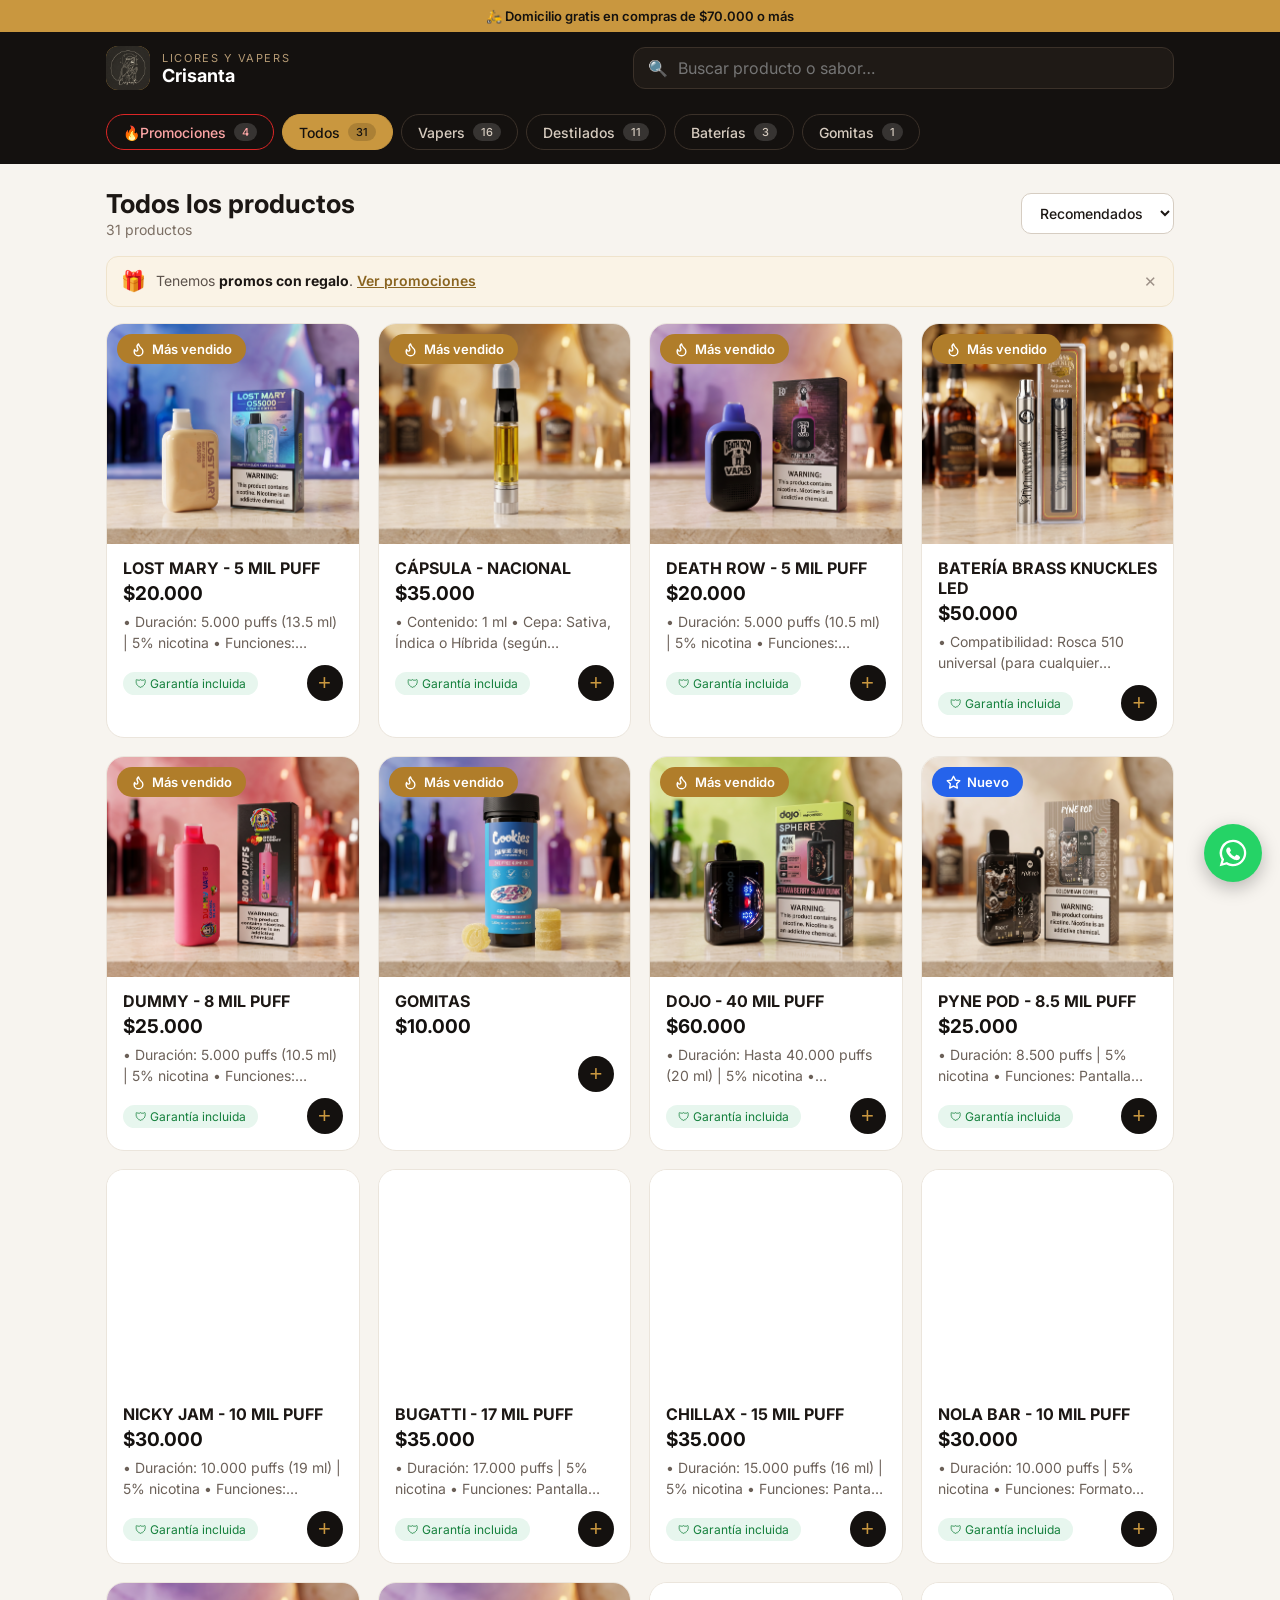
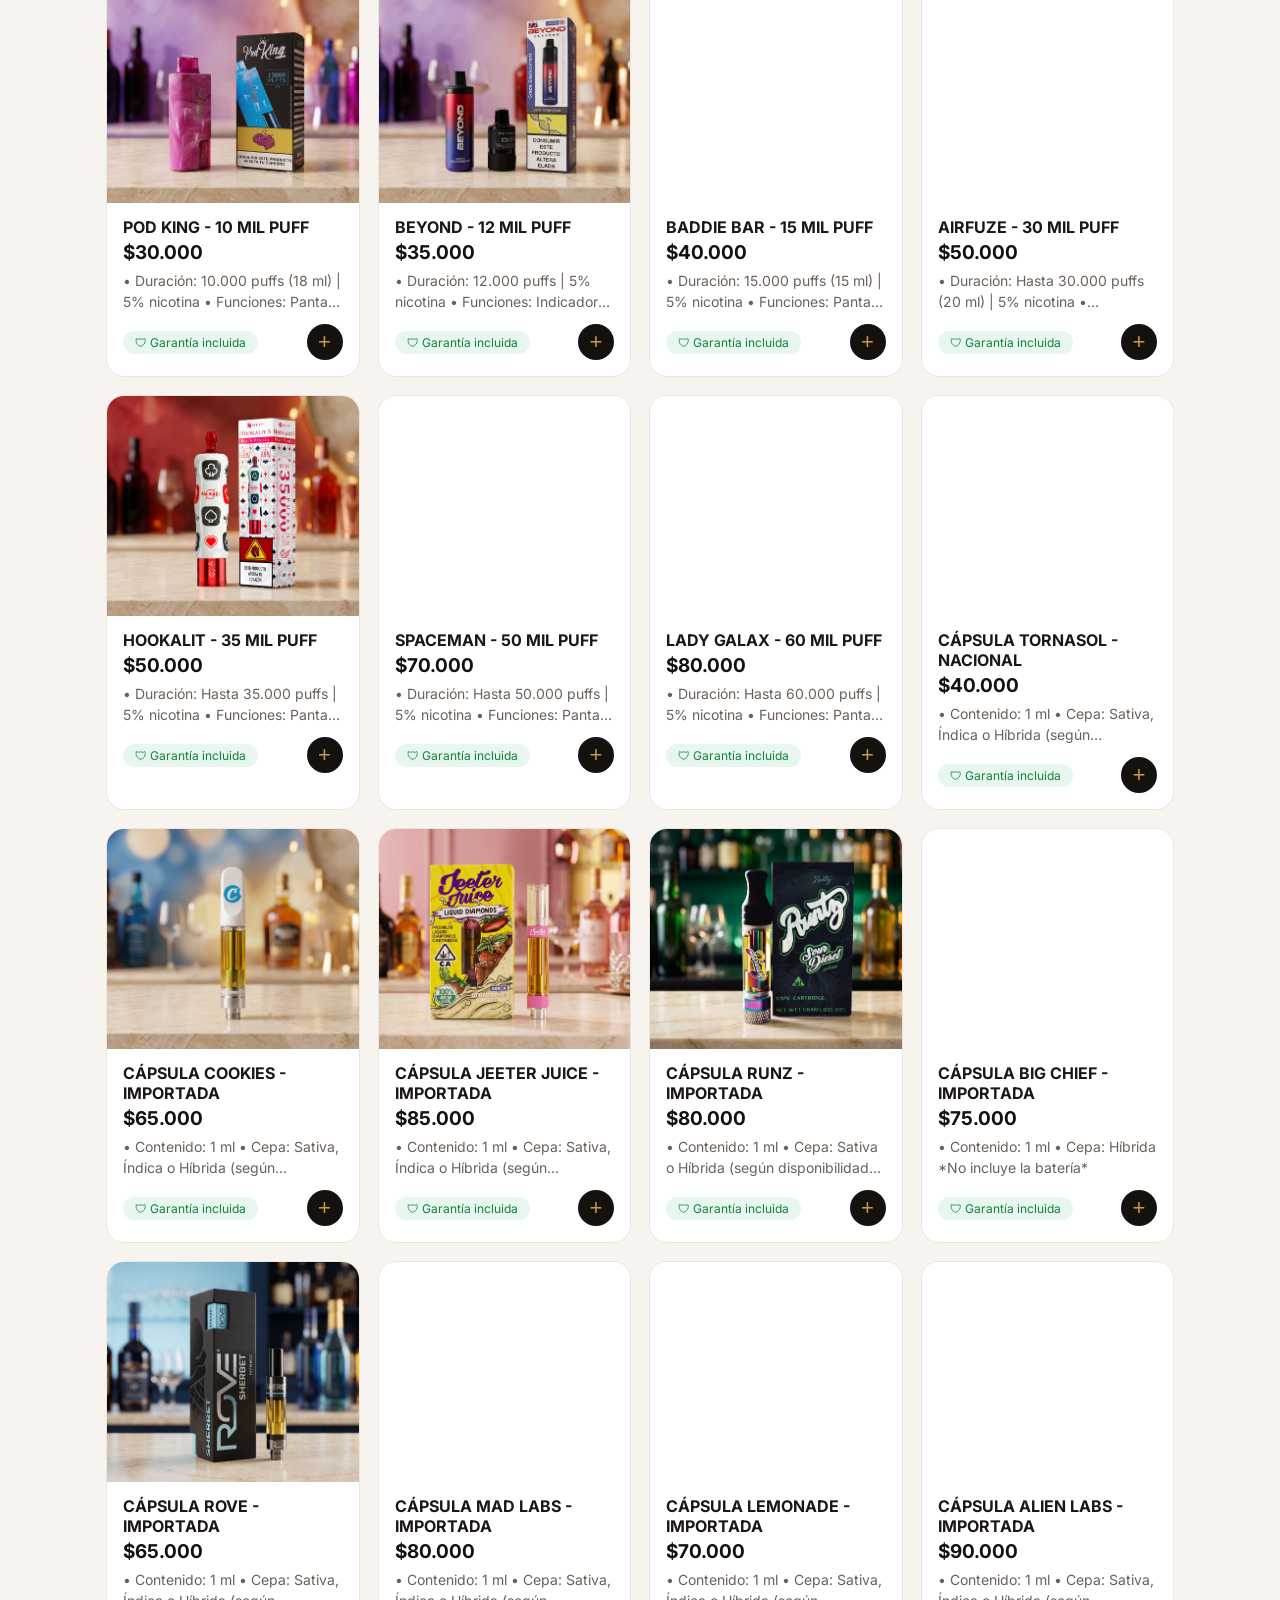
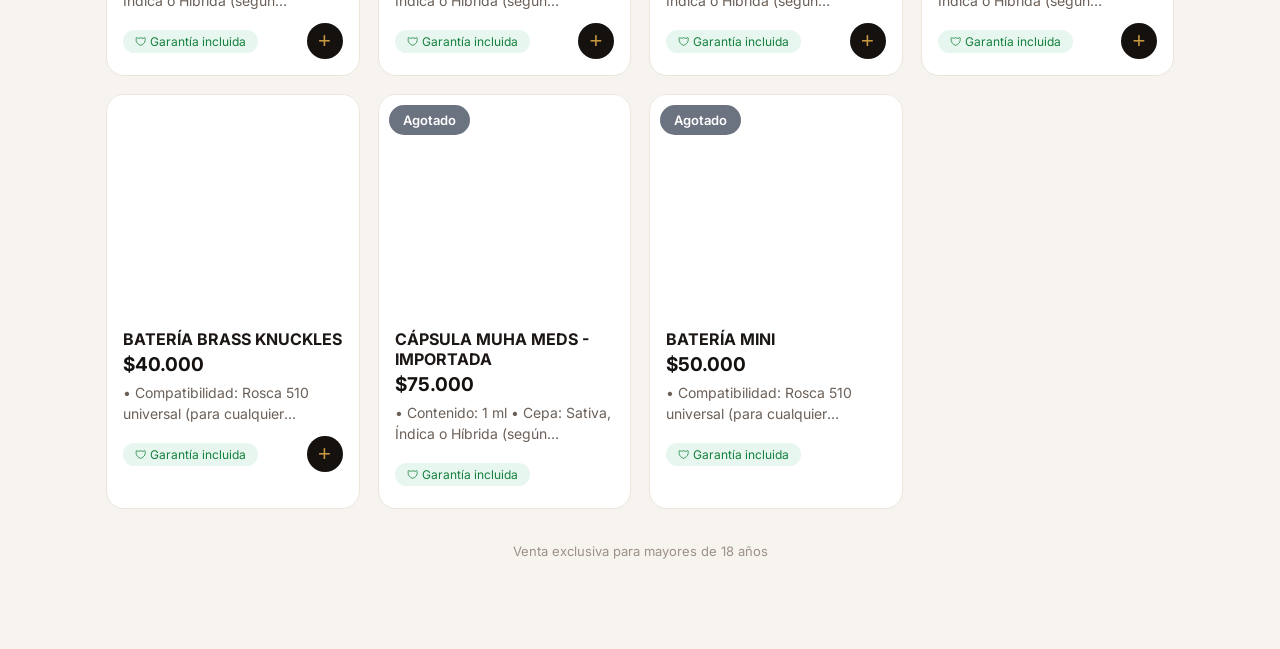
==== index.html @ 7c8d4f87 "Update index.html" ====
<!DOCTYPE html>
<html lang="es">
<head>
<meta charset="UTF-8">
<meta name="viewport" content="width=device-width, initial-scale=1.0">
<meta name="robots" content="noindex, nofollow">
<title>Crisanta licores y vapers</title>
<link rel="icon" type="image/png" href="imgfavicon.png.png">
<meta property="og:title" content="Catálogo - Crisanta">
<meta property="og:description" content="Licores y vapers">
<meta property="og:image" content="https://duretoncito.github.io/Crisanta-licores-y-vapers/imgfavicon.png.png">
<meta property="og:type" content="website">
<link href="https://fonts.googleapis.com/css2?family=Inter:wght@400;500;600;700&display=swap" rel="stylesheet">
<style>
  /* ✏️ Colores de la página: cambia estos y se actualiza todo */
  :root {
    --oscuro: #14110f;        /* fondo del encabezado */
    --oscuro-2: #1f1a16;      /* fondo del buscador */
    --borde-oscuro: #3b3129;  /* bordes del encabezado */
    --dorado: #c9973f;        /* color principal (acento) */
    --dorado-oscuro: #8a6420; /* acento para textos */
    --dorado-suave: #b59a74;  /* textos pequeños del encabezado */
    --fondo: #f7f4ef;         /* fondo de la página */
  }
  * { box-sizing: border-box; }
  body { margin: 0; font-family: 'Inter', sans-serif; background: var(--fondo); color: #1c1714; }
  /* Encabezado */
  .top { background: var(--oscuro); position: sticky; top: 0; z-index: 10; }
  .bar { max-width: 1100px; margin: auto; padding: 14px 16px; display: flex; gap: 16px; align-items: center; flex-wrap: wrap; }
  .brand { display: flex; gap: 12px; align-items: center; flex: 1; min-width: 200px; }
  .logo { width: 44px; height: 44px; border-radius: 12px; background: var(--dorado); display: grid; place-items: center; color: var(--oscuro); font-size: 22px; flex-shrink: 0; }
  .brand small { display: block; font-size: 11px; letter-spacing: .15em; color: var(--dorado-suave); }
  .brand b { color: #fff; font-size: 18px; }
  .search { flex: 1; min-width: 220px; display: flex; align-items: center; gap: 8px; background: var(--oscuro-2);
            border: 1px solid var(--borde-oscuro); border-radius: 12px; padding: 0 14px; height: 42px; transition: border-color .2s; }
  .search:focus-within { border-color: var(--dorado); }
  .search input { background: none; border: none; outline: none; color: #fff; flex: 1; font: inherit; }
  .pills { max-width: 1100px; margin: auto; padding: 10px 16px 14px; display: flex; gap: 8px; flex-wrap: wrap; }
  .pill { border-radius: 999px; padding: 8px 16px; font: 500 14px 'Inter'; border: 1px solid var(--borde-oscuro);
          background: none; color: #d6cbbf; cursor: pointer; display: flex; gap: 8px; align-items: center;
          transition: background .25s, color .25s, border-color .25s, transform .1s; }
  .pill.on { background: var(--dorado); color: var(--oscuro); border-color: var(--dorado); }
  .pill span { font-size: 11px; background: rgba(255,255,255,.15); padding: 2px 8px; border-radius: 999px; }
  .pill.on span { background: rgba(0,0,0,.15); }
  /* Botón de Promociones resaltado */
  .pill.hot { border-color: #dc2626; color: #fca5a5; }
  .pill.hot.on { background: #dc2626; color: #fff; border-color: #dc2626; }
  main { max-width: 1100px; margin: auto; padding: 24px 16px; }
  .head { display: flex; justify-content: space-between; align-items: center; gap: 12px; flex-wrap: wrap; margin-bottom: 18px; }
  .head h1 { margin: 0; font-size: 26px; }
  .head span { display: block; margin-top: 2px; color: #7c6f64; font-size: 14px; }
  .orden { padding: 10px 14px; border: 1px solid #d6cdc2; border-radius: 10px; background: #fff;
           font: 500 14px 'Inter'; color: #1c1714; cursor: pointer; outline: none; transition: border-color .2s; }
  .orden:focus { border-color: var(--dorado); }
  .grid { display: grid; grid-template-columns: repeat(auto-fill, minmax(220px, 1fr)); gap: 18px; }
  .card { background: #fff; border-radius: 18px; overflow: hidden; cursor: pointer; border: 1px solid #ebe5dc;
          transition: transform .25s, box-shadow .25s; position: relative; animation: aparecer .45s ease backwards; }
  .card:hover { transform: translateY(-4px); box-shadow: 0 10px 24px rgba(20,17,15,.08); }
  /* Fotos con carga suave */
  .foto { height: 220px; background: #fff; }
  .foto.cargando, .galeria.cargando { background: linear-gradient(90deg, #f3eee7 25%, #faf7f2 50%, #f3eee7 75%);
                                      background-size: 200% 100%; animation: cargando 1.2s linear infinite; }
  .foto img { width: 100%; height: 220px; object-fit: cover; display: block; opacity: 0; transition: opacity .45s ease; }
  .foto.lista img { opacity: 1; }
  .card.agotado .foto.lista img { opacity: .45; filter: grayscale(1); }
  .etiqueta { position: absolute; top: 10px; left: 10px; color: #fff; font-size: 13px; font-weight: 600; padding: 7px 14px; border-radius: 999px; overflow: hidden; display: flex; align-items: center; gap: 6px; }
  .nfotos { position: absolute; top: 10px; right: 10px; background: rgba(20,17,15,.75); color: #fff; font-size: 12px; font-weight: 500; padding: 3px 9px; border-radius: 999px; }
  .info { padding: 14px 16px 16px; }
  .info h3 { margin: 0 0 4px; font-size: 16px; text-transform: uppercase; }
  .info p { margin: 0 0 12px; font-size: 14px; color: #6b6058; line-height: 1.5;
            display: -webkit-box; -webkit-line-clamp: 2; -webkit-box-orient: vertical; overflow: hidden; }
  .info-foot { display: flex; align-items: center; gap: 8px; min-height: 36px; }
  .mas { margin-left: auto; width: 36px; height: 36px; border-radius: 50%; border: none; background: var(--oscuro);
         color: var(--dorado); font-size: 22px; line-height: 1; cursor: pointer; flex-shrink: 0; transition: background .2s, transform .1s; }
  .mas:hover { background: var(--oscuro-2); }
  .precio { font-size: 19px; font-weight: 700; color: var(--oscuro); margin: 0 0 6px; display: flex; gap: 8px; align-items: baseline; }
  .precio small { font-size: 12px; font-weight: 500; color: #7c6f64; }
  .precio s { font-size: 13px; font-weight: 400; color: #9c9087; }
  .precio.consultar { font-size: 14px; font-weight: 600; color: var(--dorado-oscuro); }
  .ahorro { display: inline-block; font-size: 12px; font-weight: 600; background: #e7f6ee; color: #15803d; padding: 3px 10px; border-radius: 999px; margin: 0 0 10px; }
  .badge { font-size: 12px; background: #e7f6ee; color: #15803d; padding: 4px 12px; border-radius: 999px; }
  .tag { color: #fff; font-size: 13px; font-weight: 600; padding: 6px 12px; border-radius: 999px; position: relative; overflow: hidden; display: inline-flex; align-items: center; gap: 6px; }
  .m-tags { display: flex; gap: 6px; flex-wrap: wrap; margin-bottom: 8px; }
  /* Brillo en etiquetas */
  .brilla::after { content: ""; position: absolute; top: 0; left: -60%; width: 40%; height: 100%;
                   background: linear-gradient(120deg, transparent, rgba(255,255,255,.6), transparent);
                   animation: destello 3.5s ease-in-out infinite; }
  .vacio { display: none; text-align: center; padding: 50px 20px; background: #fff; border: 1px solid #ebe5dc; border-radius: 18px;
           animation: aparecer .4s ease backwards; }
  .vacio-icono { font-size: 36px; }
  .vacio h3 { margin: 10px 0 6px; font-size: 19px; }
  .vacio p { color: #6b6058; margin: 0 0 20px; line-height: 1.5; }
  .vacio-btn { display: inline-block; padding: 12px 22px; border-radius: 10px; text-decoration: none; font: 500 14px 'Inter'; }
  /* Avisos de promociones con regalo */
  .nota { display: flex; gap: 10px; align-items: center; background: #faf3e6; border: 1px solid #efe3cc; border-radius: 12px;
          padding: 10px 10px 10px 14px; margin-bottom: 16px; font-size: 14px; color: #5c524b; line-height: 1.45; animation: aparecer .35s ease backwards; }
  .nota-icono { font-size: 20px; flex-shrink: 0; display: grid; place-items: center; }
  .nota-texto { flex: 1; }
  .nota-texto b { color: #1c1714; }
  .nota-texto a { color: var(--dorado-oscuro); font-weight: 600; }
  .nota-x { border: none; background: none; color: #9c9087; font-size: 15px; cursor: pointer; padding: 4px 6px; flex-shrink: 0; transition: transform .2s; }
  .nota-x:hover { transform: rotate(90deg); }
  .regalos { background: #fff; border: 1px solid var(--dorado); border-radius: 16px; padding: 14px 16px; margin-bottom: 18px; animation: aparecer .35s ease backwards; }
  .regalos h3 { margin: 0 0 4px; font-size: 16px; color: var(--dorado-oscuro); }
  .regalo { display: flex; gap: 12px; align-items: center; padding: 10px 0; font-size: 14px; color: #5c524b; line-height: 1.45; }
  .regalo + .regalo { border-top: 1px solid #f0ebe3; }
  .regalo b { color: #1c1714; }
  .regalo-icono { width: 34px; height: 34px; border-radius: 50%; background: #faf3e6; display: grid; place-items: center; flex-shrink: 0; font-size: 17px; }
  .regalos-nota { font-size: 12px; color: #9c9087; margin: 4px 0 0; }
  /* Ventana del producto */
  dialog { border: none; border-radius: 18px; padding: 0; max-width: 440px; width: 92%; max-height: 92vh; overflow-y: auto; }
  dialog::backdrop { background: rgba(0,0,0,.55); }
  dialog[open] { animation: entrar .3s cubic-bezier(.2,.8,.3,1); }
  dialog[open]::backdrop { animation: oscurecer .3s ease; }
  dialog.cerrando { animation: salir .21s ease forwards; }
  dialog.cerrando::backdrop { animation: aclarar .21s ease forwards; }
  dialog.cambio .galeria, dialog.cambio .thumbs, dialog.cambio .m { animation: aparecer .35s ease backwards; }
  .galeria { position: relative; touch-action: pan-y; background: #fff; }
  #m-img { width: 100%; height: 280px; object-fit: cover; display: block; user-select: none; opacity: 0; transition: opacity .35s ease; }
  .galeria.lista #m-img { opacity: 1; }
  .flecha { position: absolute; top: 50%; transform: translateY(-50%); width: 36px; height: 36px; border-radius: 50%; border: none;
            background: rgba(255,255,255,.95); box-shadow: 0 2px 8px rgba(0,0,0,.15); font-size: 22px; cursor: pointer;
            place-items: center; color: #1c1714; transition: transform .1s; }
  .flecha:active { transform: translateY(-50%) scale(.9); }
  .flecha.izq { left: 10px; }
  .flecha.der { right: 10px; }
  .cerrar-x { position: absolute; top: 10px; right: 10px; width: 36px; height: 36px; border-radius: 50%; border: none;
              background: rgba(255,255,255,.95); box-shadow: 0 2px 8px rgba(0,0,0,.15); font-size: 16px; cursor: pointer; z-index: 2;
              transition: transform .2s; }
  .cerrar-x:hover { transform: rotate(90deg); }
  .thumbs { display: flex; gap: 8px; padding: 0 20px; overflow-x: auto; }
  .thumbs img { width: 58px; height: 58px; flex-shrink: 0; object-fit: contain; padding: 4px;
                border: 2px solid #ebe5dc; border-radius: 10px; cursor: pointer; background: #fff; transition: border-color .2s, transform .1s; }
  .thumbs img.on { border-color: var(--dorado); }
  .m { padding: 16px 20px 20px; }
  .m h2 { margin: 0 0 4px; text-transform: uppercase; font-size: 20px; }
  .m p { color: #5c524b; line-height: 1.6; }
  #m-desc { white-space: pre-line; }
  #m-precio.cambia { animation: precioCambio .3s ease; }
  .sec-titulo { font-weight: 700; font-size: 14px; margin: 18px 0 8px; color: #1c1714 !important; }
  .ayuda { margin: -4px 0 8px; font-size: 13px; color: #9c9087 !important; }
  .ayuda.alerta { color: #dc2626 !important; font-weight: 600; animation: sacudir .4s ease; }
  .opciones { display: flex; flex-wrap: wrap; gap: 8px; }
  .opcion { padding: 8px 14px; border-radius: 10px; border: 1px solid #d6cdc2; background: #fff; font: 500 14px 'Inter'; cursor: pointer; color: #1c1714;
            transition: background .2s, border-color .2s, box-shadow .2s, transform .1s; }
  .opcion.on { border-color: var(--dorado); background: #faf3e6; box-shadow: inset 0 0 0 1px var(--dorado); }
  .sabores { display: flex; flex-wrap: wrap; gap: 6px; }
  .sabor { font: 500 13px 'Inter'; background: #f6ecd9; color: #7a5418; padding: 6px 13px; border-radius: 999px; border: none; cursor: pointer;
           transition: background .2s, color .2s, transform .1s; }
  .sabor.on { background: var(--dorado); color: var(--oscuro); }
  .sabor-desc { display: none; margin-top: 10px; background: #faf6ee; border: 1px solid #efe3cc; border-radius: 12px;
                padding: 10px 12px; font-size: 14px; color: #5c524b; line-height: 1.5; animation: aparecer .3s ease backwards; }
  .btns { display: flex; gap: 10px; margin-top: 18px; }
  .btns a, .btns button { flex: 1; padding: 12px; border-radius: 10px; font: 600 14px 'Inter'; text-align: center; cursor: pointer; text-decoration: none;
                          transition: background .2s, transform .1s, filter .2s; }
  .btns a:hover { filter: brightness(1.05); }
  .agregar { background: var(--oscuro); color: #fff; border: none; }
  .agregar.ok { background: #15803d; }
  .agregar:disabled { opacity: .45; cursor: not-allowed; }
  .wa { background: #22c55e; color: #fff; border: none; }
  .rel { display: grid; grid-template-columns: repeat(3, 1fr); gap: 8px; }
  .rel-item { border: 1px solid #ebe5dc; border-radius: 12px; overflow: hidden; cursor: pointer; background: #fff; transition: transform .2s, border-color .2s; }
  .rel-item:hover { transform: translateY(-2px); border-color: var(--dorado); }
  .rel-item img { width: 100%; height: 80px; object-fit: contain; padding: 6px; display: block; }
  .rel-item div { padding: 6px 8px 8px; }
  .rel-item b { font-size: 11px; line-height: 1.3; text-transform: uppercase; display: -webkit-box; -webkit-line-clamp: 2; -webkit-box-orient: vertical; overflow: hidden; }
  .rel-item span { font-size: 12px; color: var(--dorado-oscuro); font-weight: 600; }
  /* Lista de consulta */
  .btn-lista { position: fixed; left: 18px; bottom: 18px; height: 52px; padding: 0 18px; border-radius: 999px; border: none;
               background: var(--oscuro); color: #fff; font: 600 15px 'Inter'; display: none; align-items: center; gap: 8px;
               box-shadow: 0 6px 18px rgba(0,0,0,.25); cursor: pointer; z-index: 20; animation: aparecer .3s ease backwards; }
  .btn-lista.pop { animation: pop .4s ease; }
  .btn-lista span { background: var(--dorado); color: var(--oscuro); min-width: 24px; height: 24px; border-radius: 999px;
                    display: grid; place-items: center; font-size: 13px; padding: 0 6px; }
  .lista-dlg { padding: 20px; }
  .lista-head { display: flex; justify-content: space-between; align-items: center; margin-bottom: 6px; }
  .lista-head h2 { margin: 0; font-size: 20px; }
  .x { width: 36px; height: 36px; border-radius: 50%; border: 1px solid #e5ddd2; background: #fff; cursor: pointer; font-size: 15px; transition: transform .2s; }
  .x:hover { transform: rotate(90deg); }
  .item { display: flex; justify-content: space-between; align-items: center; gap: 10px; padding: 12px 0; border-bottom: 1px solid #f0ebe3; }
  .item-info b { display: block; font-size: 14px; }
  .item-info span { font-size: 13px; color: #7c6f64; }
  .cant { display: flex; align-items: center; gap: 8px; flex-shrink: 0; }
  .cant button { width: 30px; height: 30px; border-radius: 50%; border: 1px solid #d6cdc2; background: #fff; font-size: 16px; cursor: pointer; transition: transform .1s; }
  .lista-total { display: flex; justify-content: space-between; font-weight: 700; font-size: 16px; padding: 14px 0 4px; }
  .lista-nota { font-size: 12px; color: #9c9087; margin: 4px 0 14px; }
  .lista-enviar { display: block; text-align: center; padding: 13px; border-radius: 12px; text-decoration: none; font: 600 15px 'Inter'; transition: filter .2s, transform .1s; }
  .lista-enviar:hover { filter: brightness(1.05); }
  .lista-vaciar { display: block; width: 100%; margin-top: 8px; background: none; border: none; color: #9c9087; font: 500 13px 'Inter'; cursor: pointer; padding: 8px; }
  .toast { position: fixed; left: 50%; bottom: 84px; transform: translateX(-50%) translateY(20px); background: var(--oscuro); color: #fff;
           padding: 10px 18px; border-radius: 999px; font-size: 14px; opacity: 0; transition: all .25s; z-index: 30; pointer-events: none; }
  .toast.ver { opacity: 1; transform: translateX(-50%); }
  .flotante { position: fixed; right: 18px; bottom: 18px; width: 58px; height: 58px; border-radius: 50%; background: #25d366;
              display: grid; place-items: center; box-shadow: 0 6px 18px rgba(0,0,0,.25); z-index: 20; transition: transform .2s; }
  .flotante:hover { transform: scale(1.08); }
  .arriba { position: fixed; right: 25px; bottom: 88px; width: 44px; height: 44px; border-radius: 50%;
            background: var(--oscuro); border: 1px solid var(--borde-oscuro); display: grid; place-items: center;
            cursor: pointer; box-shadow: 0 4px 14px rgba(0,0,0,.25); z-index: 20;
            opacity: 0; pointer-events: none; transform: translateY(10px); transition: all .25s; }
  .arriba.ver { opacity: 1; pointer-events: auto; transform: none; }
  footer { text-align: center; font-size: 13px; color: #9c9087; padding: 10px 0 90px; }
  /* Efecto de presionar en los botones */
  .pill:active, .opcion:active, .sabor:active, .mas:active, .thumbs img:active,
  .btns a:active, .btns button:active:not(:disabled), .cant button:active, .lista-enviar:active { transform: scale(.94); }
  /* Animaciones */
  @keyframes aparecer     { from { opacity: 0; transform: translateY(14px); } }
  @keyframes entrar       { from { opacity: 0; transform: translateY(24px) scale(.97); } }
  @keyframes salir        { to   { opacity: 0; transform: translateY(16px) scale(.97); } }
  @keyframes oscurecer    { from { opacity: 0; } }
  @keyframes aclarar      { to   { opacity: 0; } }
  @keyframes pop          { 50% { transform: scale(1.12); } }
  @keyframes sacudir      { 25% { transform: translateX(-4px); } 75% { transform: translateX(4px); } }
  @keyframes cargando     { from { background-position: 200% 0; } to { background-position: -200% 0; } }
  @keyframes destello     { 0% { left: -60%; } 30%, 100% { left: 130%; } }
  @keyframes precioCambio { from { opacity: 0; transform: translateY(-6px); } }
  /* Si la persona tiene activado "reducir movimiento" en su celular, se quitan las animaciones */
  @media (prefers-reduced-motion: reduce) {
    *, *::before, *::after, dialog::backdrop { animation: none !important; transition: none !important; }
  }
  /* Barra de desplazamiento: solo visible al moverse */
  html { scrollbar-width: thin; scrollbar-color: transparent transparent; transition: scrollbar-color .3s; }
  html.moviendo { scrollbar-color: rgba(20,17,15,.35) transparent; }
  html::-webkit-scrollbar { width: 8px; }
  html::-webkit-scrollbar-track { background: transparent; }
  html::-webkit-scrollbar-thumb { background: transparent; border-radius: 999px; }
  html.moviendo::-webkit-scrollbar-thumb { background: rgba(20,17,15,.35); }
  /* Franja de avisos (domicilio gratis y promociones) */
  .aviso { background: var(--dorado); color: var(--oscuro); text-align: center; font: 600 13px 'Inter'; padding: 8px 16px; transition: opacity .3s; }
  .aviso.link { cursor: pointer; }
  .aviso.oculto { opacity: 0; }
  .lista-envio { font-size: 13px; background: #faf3e6; border: 1px solid #efe3cc; border-radius: 10px; padding: 10px 12px; margin: 10px 0 4px; color: #5c524b; }
  .lista-envio.ok { background: #e7f6ee; border-color: #bbe5cc; color: #15803d; font-weight: 600; }
  .lista-envio:empty { display: none; }
  .barra { height: 6px; background: #efe3cc; border-radius: 999px; margin-top: 8px; overflow: hidden; }
  .barra i { display: block; height: 100%; background: var(--dorado); border-radius: 999px; transition: width .3s; }
</style>
</head>
<body>
<div class="aviso" id="aviso"></div>
<div class="top">
  <div class="bar">
    <div class="brand"><div class="logo"><img src="imgfavicon.png.png" alt="Crisanta" style="width:100%;height:100%;object-fit:cover;border-radius:12px;"></div><div><small>LICORES Y VAPERS</small><b>Crisanta</b></div></div>
    <div class="search">🔍<input id="q" placeholder="Buscar producto o sabor…"></div>
  </div>
  <div class="pills" id="pills"></div>
</div>
<main>
  <div class="head">
    <div><h1 id="titulo"></h1><span id="conteo"></span></div>
    <select id="orden" class="orden" aria-label="Ordenar productos">
      <option value="recomendados">Recomendados</option>
      <option value="menor">Menor precio</option>
      <option value="mayor">Mayor precio</option>
      <option value="az">Nombre: A - Z</option>
      <option value="za">Nombre: Z - A</option>
    </select>
  </div>
  <div id="nota"></div>
  <div class="grid" id="grid"></div>
  <div class="vacio" id="vacio">
    <div class="vacio-icono">🔍</div>
    <h3 id="vacio-titulo"></h3>
    <p>Puede que lo tengamos disponible.<br>Escríbenos y te confirmamos.</p>
    <a id="vacio-wa" class="wa vacio-btn" target="_blank"><img src="https://api.iconify.design/akar-icons/whatsapp-fill.svg?color=%23ffffff" width="18" height="18" alt="" style="vertical-align:-4px;margin-right:6px">Preguntar por WhatsApp</a>
  </div>
</main>
<footer>Venta exclusiva para mayores de 18 años</footer>
<!-- Botón de la lista de consulta -->
<button id="btn-lista" class="btn-lista">🧾 Mi lista <span id="lista-n">0</span></button>
<!-- Botón volver arriba -->
<button id="arriba" class="arriba" aria-label="Volver arriba">
  <svg viewBox="0 0 24 24" width="22" height="22" fill="none" stroke="#c9973f" stroke-width="2.5" stroke-linecap="round" stroke-linejoin="round"><path d="M12 19V5M5 12l7-7 7 7"/></svg>
</button>
<!-- Botón flotante de WhatsApp -->
<a id="flotante" class="flotante" target="_blank" aria-label="Escríbenos por WhatsApp">
  <svg viewBox="0 0 24 24" width="32" height="32" fill="#fff"><path d="M12 2a10 10 0 0 0-8.6 15.1L2 22l5-1.3A10 10 0 1 0 12 2zm0 18.2c-1.5 0-3-.4-4.2-1.2l-.3-.2-3 .8.8-2.9-.2-.3A8.2 8.2 0 1 1 12 20.2z"/><path d="M16.6 14.2c-.3-.1-1.5-.7-1.7-.8-.2-.1-.4-.1-.6.1l-.8 1c-.1.2-.3.2-.5.1a6.7 6.7 0 0 1-3.3-2.9c-.2-.4.2-.4.7-1.3.1-.2 0-.3 0-.4l-.8-1.8c-.2-.5-.4-.4-.6-.4h-.5c-.2 0-.4.1-.7.3-.2.3-.9.9-.9 2.1s.9 2.4 1 2.6c.1.2 1.8 2.8 4.4 3.9 1.6.7 2.3.8 3.1.6.5-.1 1.5-.6 1.7-1.2.2-.6.2-1.1.2-1.2-.1-.1-.3-.2-.6-.3z"/></svg>
</a>
<div class="toast" id="toast"></div>
<!-- Ventana del producto -->
<dialog id="modal">
  <div class="galeria" id="galeria">
    <img id="m-img" alt="">
    <button class="flecha izq" id="prev" aria-label="Foto anterior">‹</button>
    <button class="flecha der" id="next" aria-label="Foto siguiente">›</button>
    <button class="cerrar-x" id="m-cerrar" aria-label="Cerrar">✕</button>
  </div>
  <div class="thumbs" id="m-thumbs"></div>
  <div class="m">
    <div class="m-tags">
      <span class="tag" id="m-etiqueta"></span>
      <span class="badge" id="m-garantia">🛡 Garantía incluida</span>
    </div>
    <h2 id="m-nombre"></h2>
    <div id="m-precio"></div>
    <p id="m-desc"></p>
    <div id="m-pres-box">
      <p class="sec-titulo" id="m-pres-titulo">Presentación</p>
      <div class="opciones" id="m-pres"></div>
    </div>
    <div id="m-sabores-box">
      <p class="sec-titulo">Sabores disponibles</p>
      <p class="ayuda" id="m-ayuda"></p>
      <div class="sabores" id="m-sabores"></div>
      <div class="sabor-desc" id="m-sabor-desc"></div>
    </div>
    <div class="btns">
      <button id="m-agregar" class="agregar">➕ Agregar a mi lista</button>
      <a id="m-wa" class="wa" target="_blank"><img src="https://api.iconify.design/akar-icons/whatsapp-fill.svg?color=%23ffffff" width="18" height="18" alt="" style="vertical-align:-4px;margin-right:4px">Preguntar</a>
    </div>
    <div id="m-rel-box">
      <p class="sec-titulo">También te puede interesar</p>
      <div class="rel" id="m-rel"></div>
    </div>
  </div>
</dialog>
<!-- Ventana de la lista de consulta -->
<dialog id="lista-dlg" class="lista-dlg">
  <div class="lista-head"><h2>Mi lista</h2><button class="x" id="lista-x" aria-label="Cerrar">✕</button></div>
  <div id="lista-items"></div>
  <div class="lista-total" id="lista-total"></div>
  <div class="lista-envio" id="lista-envio"></div>
  <p class="lista-nota">Es solo una consulta: te confirmamos disponibilidad y precio por WhatsApp.</p>
  <a id="lista-wa" class="wa lista-enviar" target="_blank"><img src="https://api.iconify.design/akar-icons/whatsapp-fill.svg?color=%23ffffff" width="18" height="18" alt="" style="vertical-align:-4px;margin-right:6px">Enviar lista por WhatsApp</a>
  <button id="lista-vaciar" class="lista-vaciar">Vaciar lista</button>
</dialog>
<script>
  // ✏️ Tu número con indicativo 57, sin + ni espacios
  const WHATSAPP = "573244847215";
  // ✏️ Mensaje del botón flotante
  const MENSAJE_GENERAL = "Hola, me interesa realizar un pedido";
  // ✏️ Monto mínimo para domicilio gratis
  const DOMICILIO_GRATIS = 70000;
  // ✏️ Mensaje de la franja que lleva a Promociones
  const MENSAJE_PROMOS = "🔥 Mira nuestras promociones";

  // ✏️ ====== INTERRUPTOR DE PROMOCIONES ======
  //    true  = se muestran los combos y los avisos de regalo
  //    false = se ocultan TODOS de una vez (no se borra nada)
  const PROMOS_ACTIVAS = true;

  // ✏️ Promos de regalo (avisos informativos, no se agregan a la lista)
  //    activa:  true = se muestra / false = se oculta
  //    seccion: en qué sección sale el aviso pequeño ("Vapers", "Destilados", "Baterías"...)
  //    icono:   un emoji, o una imagen de Iconify entre comillas simples ' '
  //    texto:   lo que esté entre <b> y </b> sale en negrita
  const REGALOS = [
    { activa: true, seccion: "Vapers",
      icono: '<img src="https://api.iconify.design/noto-v1/candy.svg" width="20" height="20" alt="">',
      texto: "Compra <b>2 vapers</b> de cualquier referencia y llévate <b>una gomita gratis</b>." },
    { activa: true, seccion: "Destilados",
      icono: '<img src="https://api.iconify.design/akar-icons/vape-kit.svg?color=%23c9973f" width="20" height="20" alt="">',
      texto: "Compra <b>1 cápsula nacional + 1 importada</b> y recibe gratis <b>2 gomitas o 1 vaper de 5K puff</b>." },
  ];

  // ✏️ Orden de las secciones (las que no tengan productos no aparecen)
  const ORDEN = [ "Vapers", "Destilados", "Baterías", "Gomitas", "Licores", "Cervezas" ];
  // ✏️ Nombre de la sección automática de promociones
  const PROMO = "🔥Promociones";
  // ✏️ Etiquetas disponibles y su color
  const ETIQUETAS = {
    "Nuevo": "#2563eb",
    "Más vendido": "#b07d2a",
    "Promoción": "#dc2626",
    "Agotado": "#6b7280",
  };
  // ✏️ Etiquetas que tienen brillo animado
  const BRILLAN = ["Promoción", "Nuevo"];
  // ✏️ Prioridad en "Recomendados": las etiquetas de arriba salen primero
  const PRIORIDAD = ["Más vendido", "Promoción", "Nuevo"];
  // ✏️ Iconos de las etiquetas (se dibujan al lado del texto)
  const svg = d => `<svg viewBox="0 0 24 24" width="15" height="15" fill="none" stroke="currentColor" stroke-width="2.2" stroke-linecap="round" stroke-linejoin="round" style="flex-shrink:0">${d}</svg>`;
  const ICONOS = {
    "Nuevo": svg('<polygon points="12 2 15.09 8.26 22 9.27 17 14.14 18.18 21.02 12 17.77 5.82 21.02 7 14.14 2 9.27 8.91 8.26 12 2"/>'),
    "Más vendido": svg('<path d="M8.5 14.5A2.5 2.5 0 0 0 11 12c0-1.38-.5-2-1-3-1.072-2.143-.224-4.054 2-6 .5 2.5 2 4.9 4 6.5 2 1.6 3 3.5 3 5.5a7 7 0 1 1-14 0c0-1.153.433-2.294 1-3a2.5 2.5 0 0 0 2.5 2.5z"/>'),
    "Promoción": svg('<line x1="19" y1="5" x2="5" y2="19"/><circle cx="6.5" cy="6.5" r="2.5"/><circle cx="17.5" cy="17.5" r="2.5"/>'),
    "Agotado": ""
  };
  const textoEtiqueta = e => (ICONOS[e] || "") + e;
  // ✏️ Tus productos
  //    precio:         número sin puntos ni $  -> precio: 45000
  //                    (si no lo pones, sale "Consultar precio")
  //    precioAntes:    opcional, precio tachado (si es mayor, sale "Ahorras $...")
  //    presentaciones: opcional, opciones con su propio precio:
  //                    presentaciones: [ { nombre: "375 ml", precio: 35000 },
  //                                      { nombre: "750 ml", precio: 65000, precioAntes: 75000 } ]
  //                    (si lo usas, no hace falta poner "precio")
  //    tituloOpciones: opcional, texto encima de las opciones (si no, dice "Presentación")
  //    etiqueta:       opcional -> "Nuevo", "Más vendido", "Promoción" o "Agotado"
  //    imagen:         una foto  -> imagen: "foto.jpg"
  //    imagenes:       varias    -> imagenes: ["foto1.jpg", "foto2.jpg"]
  //    sabores:        opcional. Solo el nombre -> "Uva"
  //                    o con descripción        -> { nombre: "Mango", desc: "A qué sabe" }
  //    garantia:       true -> muestra "Garantía incluida"
  //    activa:         false -> oculta el producto sin borrarlo
  //    combo:          true -> solo sale en Promociones y al buscar (no en "Todos" ni en las secciones)
  //    El orden de la lista es el orden en "Recomendados" (los que tienen etiqueta suben primero)
  const catalogo = [
    // ===== MÁS VENDIDOS (salen primero, mezclados entre secciones) =====
    { nombre: "LOST MARY - 5 MIL PUFF", categoria: "Vapers", precio: 20000,
      imagenes: ["vaposimg/lostmary1.jpg"], descripcion: `• Duración: 5.000 puffs (13.5 ml) | 5% nicotina
• Funciones: Diseño "gordito" compacto, discreto y de activación automática al inhalar
• Resistencia: Malla (Mesh Coil) de calada suave que mantiene el sabor sin quemarse
• Batería: 500 mAh recargable (puerto Tipo-C)`,
      etiqueta: "Más vendido",
      sabores: [
        "Limonada negra",
        "Banana con frambuesa",
        "Nube de arándanos",
        "Rosa y ciruela ácida",
        "Kiwi con arándanos",
        "Mango con pitaya",
        "Helado de melocotón",
        "Sueño de Mary",
        "Mora con fresa",
        "Banana split",
        "Limonada de sandía y kiwi",
        "Uva verde helada",
        "Menta negra",
        "Frambuesa helada"
      ], 
      garantia: true },

    { nombre: "CÁPSULA - NACIONAL", categoria: "Destilados", precio: 35000,
      imagenes: ["vaposimg/nacional1.jpg"], descripcion: `• Contenido: 1 ml
• Cepa: Sativa, Índica o Híbrida (según disponibilidad)
 *No incluye la batería*`,
      etiqueta: "Más vendido",
      sabores: [], garantia: true },

    { nombre: "DEATH ROW - 5 MIL PUFF", categoria: "Vapers", precio: 20000,
      imagenes: ["vaposimg/deathrow1.jpg"], descripcion: `• Duración: 5.000 puffs (10.5 ml) | 5% nicotina
• Funciones: Cuerpo de color metálico brillante, ligero y con boquilla ergonómica
• Resistencia: Malla (Mesh Coil) para un golpe de garganta firme y buen vapor
• Batería: 650 mAh recargable (puerto Tipo-C)`,
      etiqueta: "Más vendido",
      sabores: [
        "Bomba de mandarina",
        "Menta",
        "Fresa con melocotón",
        "Menta y arándanos",
        "Frambuesa azul",
        "Sandía dulce",
        "Melocotón",
        "Menta negra",
        "Cola helada",
        "Mango, melocotón y sandía",
        "Sin sabor",
        "Caramelo",
        "Bayas silvestres"
      ], 
      garantia: true },

    { nombre: "BATERÍA BRASS KNUCKLES LED", categoria: "Baterías", precio: 50000,
      imagenes: ["vaposimg/brassknucklesled1.jpg"], descripcion: `• Compatibilidad: Rosca 510 universal (para cualquier cápsula)
• Funciones: 3 niveles de voltaje ajustables + modo precalentamiento
• Batería: 900 mAh de larga duración (incluye cargador USB)
• Diseño: Metálico tipo pen con pantalla LED que muestra el % de carga`,
      etiqueta: "Más vendido",
      sabores: [], garantia: true },

    { nombre: "DUMMY - 8 MIL PUFF", categoria: "Vapers", precio: 25000,
      imagenes: ["vaposimg/dummy1.jpg"], descripcion: `• Duración: 5.000 puffs (10.5 ml) | 5% nicotina
• Funciones: Cuerpo metálico brillante, ligero y con boquilla ergonómica
• Resistencia: Malla (Mesh Coil) para un golpe de garganta firme y buen vapor
• Batería: 650 mAh recargable (puerto Tipo-C)`,
      etiqueta: "Más vendido",
      sabores: [
        "Guayaba",
        "Sin sabor"
      ], 
      garantia: true },

    { nombre: "GOMITAS", categoria: "Gomitas", precio: 10000,
      imagenes: ["vaposimg/gomitas1.jpg"], descripcion: "",
      etiqueta: "Más vendido",
      sabores: [], garantia: false },

    { nombre: "DOJO - 40 MIL PUFF", categoria: "Vapers", precio: 60000,
      imagenes: ["vaposimg/dojo1.jpg"], descripcion: `• Duración: Hasta 40.000 puffs (20 ml) | 5% nicotina
• Funciones: Pantalla curva 360° iluminada + 2 modos de potencia (Eco y Power)
• Resistencia: Cuádruple malla (Quad Mesh) para máxima potencia de sabor y vapor
• Batería: 1.100 mAh de larga duración con carga rápida Tipo-C`,
      etiqueta: "Más vendido",
      sabores: [
        "Limonada rosa",
        "Estrella azul",
        "Menta Miami",
        "Sandía y melocotón",
        "Hawái",
        "Frambuesa azul helada"
      ], 
      garantia: true },

    // ===== NUEVOS =====
    { nombre: "PYNE POD - 8.5 MIL PUFF", categoria: "Vapers", precio: 25000,
      imagenes: ["vaposimg/pynepod1.jpg"], descripcion: `• Duración: 8.500 puffs | 5% nicotina
• Funciones: Pantalla LED de batería/líquido + botón con Modo Boost (doble golpe de vapor)
• Resistencia: Doble malla (Dual Mesh) para un sabor mucho más concentrado
• Batería: 550 mAh con carga rápida (puerto Tipo-C)`,
      etiqueta: "Nuevo",
      sabores: [
        "Café colombiano",
        "Sin sabor",
        "Melón y manzana"
      ], 
      garantia: true },

    // ===== VAPERS =====
    { nombre: "NICKY JAM - 10 MIL PUFF", categoria: "Vapers", precio: 30000,
      imagenes: ["vaposimg/nickyjam1.jpg"], descripcion: `• Duración: 10.000 puffs (19 ml) | 5% nicotina
• Funciones: Indicador de batería/líquido y edición especial de agarre cómodo
• Resistencia: Doble malla (Dual Mesh) que alterna el calentado para que nunca sepa a quemado
• Batería: 650 mAh recargable (puerto Tipo-C)`,
      sabores: [
        "Melocotón",
        "Banana",
        "Amanecer amarillo"
      ], 
      garantia: true },

    { nombre: "BUGATTI - 17 MIL PUFF", categoria: "Vapers", precio: 35000,
      imagenes: ["vaposimg/bugatti1.jpg"], descripcion: `• Duración: 17.000 puffs | 5% nicotina
• Funciones: Pantalla digital lateral, modos de potencia y chasis de lujo resistente
• Resistencia: Doble malla (Dual Mesh) de alto rendimiento para nubes densas
• Batería: 800 mAh recargable (puerto Tipo-C)`,
      sabores: [
        "Menta",
        "Kiwi con arándanos",
        "Arándanos y menta"
      ], 
      garantia: true },

    { nombre: "CHILLAX - 15 MIL PUFF", categoria: "Vapers", precio: 35000,
      imagenes: ["vaposimg/chillax1.jpg"], descripcion: `• Duración: 15.000 puffs (16 ml) | 5% nicotina
• Funciones: Pantalla digital a color que se activa al moverlo + control de flujo de aire
• Resistencia: Doble malla (Dual Mesh) para elegir entre calada suave o densa
• Batería: 650 mAh recargable (puerto Tipo-C)`,
      sabores: [
        "Uva",
        "Helado de vainilla",
        "Rosella negra",
        "Helado",
        "Fresa y sandía",
        "Fresa y rosella"
      ], 
      garantia: true },

    { nombre: "NOLA BAR - 10 MIL PUFF", categoria: "Vapers", precio: 30000,
      imagenes: ["vaposimg/nolabar1.jpg"], descripcion: `• Duración: 10.000 puffs | 5% nicotina
• Funciones: Formato tipo barra ligera, práctica y sin botones complicados
• Resistencia: Malla (Mesh Coil) de calada pareja y flujo de aire suave
• Batería: 600 mAh recargable (puerto Tipo-C)`,
      sabores: [
        "Sin sabor"
      ], garantia: true },

    { nombre: "POD KING - 10 MIL PUFF", categoria: "Vapers", precio: 30000,
      imagenes: ["vaposimg/podking1.jpg"], descripcion: `• Duración: 10.000 puffs (18 ml) | 5% nicotina
• Funciones: Pantalla indicadora de niveles y flujo de aire optimizado
• Resistencia: Malla (Mesh Coil) diseñada para resaltar los sabores dulces y fríos
• Batería: 650 mAh recargable (puerto Tipo-C)`,
      sabores: [
        "Oasis ártico",
        "Gomitas de frutos rojos",
        "Helado de fresa",
        "Gomita de pitaya",
        "Mango",
        "Limonada de manzana",
        "Mango frío intenso",
        "Pitaya fresca",
        "Mezcla frutal"
      ], 
      garantia: true },

    { nombre: "BEYOND - 12 MIL PUFF", categoria: "Vapers", precio: 35000,
      imagenes: ["vaposimg/beyond1.jpg"], descripcion: `• Duración: 12.000 puffs | 5% nicotina
• Funciones: Indicador de estado y diseño compacto para el día a día
• Resistencia: Malla (Mesh Coil) de calentamiento rápido para buen volumen de humo
• Batería: 650 mAh recargable (puerto Tipo-C)`,
      sabores: [
        "Manzana verde",
        "Cereza, melocotón y limón",
        "Limonada",
        "Melocotón blanco",
        "Melón amarillo",
        "Uva",
        "Guayaba, piña y maracuyá"
      ], 
      garantia: true },

    { nombre: "BADDIE BAR - 15 MIL PUFF", categoria: "Vapers", precio: 40000,
      imagenes: ["vaposimg/baddiebar1.jpg"], descripcion: `• Duración: 15.000 puffs (15 ml) | 5% nicotina
• Funciones: Pantalla LED de batería y líquido + regulador de aire en la base
• Resistencia: Doble malla (Dual Mesh) que mantiene el sabor intenso de principio a fin
• Batería: 650 mAh recargable (puerto Tipo-C)`,
      sabores: [
        "Arcoíris naranja",
        "Menta",
        "Melocotón",
        "Bayas"
      ], 
      garantia: true },

    { nombre: "AIRFUZE - 30 MIL PUFF", categoria: "Vapers", precio: 50000,
      imagenes: ["vaposimg/airfuze1.jpg"], descripcion: `• Duración: Hasta 30.000 puffs (20 ml) | 5% nicotina
• Funciones: Pantalla táctil Smart con Bluetooth (música, llamadas y cámara) + 3 niveles de potencia
• Resistencia: Doble malla (Dual Mesh) con modo Normal y modo Boost para golpe intenso
• Batería: 900 mAh recargable (puerto Tipo-C)`,
      sabores: [
        "Explosión de frutas",
        "Melocotón jugoso"
      ], 
      garantia: true },

    { nombre: "HOOKALIT - 35 MIL PUFF", categoria: "Vapers", precio: 50000,
      imagenes: ["vaposimg/hookalit1.jpg"], descripcion: `• Duración: Hasta 35.000 puffs | 5% nicotina
• Funciones: Pantalla digital LED + regulador de aire para calada estilo Hookah (narguile)
• Resistencia: Malla Lit (Mesh Coil) diseñada para botar nubes de vapor extra densas
• Batería: 1.300 mAh de ultra duración (puerto Tipo-C)`,
      sabores: [
        "Destello blanco",
        "Sueño lúcido",
        "Manzana",
        "Amor"
      ], 
      garantia: true },

    { nombre: "SPACEMAN - 50 MIL PUFF", categoria: "Vapers", precio: 70000,
      imagenes: ["vaposimg/spaceman1.jpg"], descripcion: `• Duración: Hasta 50.000 puffs | 5% nicotina
• Funciones: Pantalla HD animada + control de potencia (Soft, Norm, Boost) y flujo de aire ajustable
• Resistencia: Doble malla (Dual Mesh) de alta precisión que mantiene el sabor intacto
• Batería: 1.000 mAh con carga rápida (puerto Tipo-C)`,
      sabores: [
        "Mango ácido y piña",
        "Melocotón con frambuesa",
        "Menta Miami"
      ], 
      garantia: true },

    { nombre: "LADY GALAX - 60 MIL PUFF", categoria: "Vapers", precio: 80000,
      imagenes: ["vaposimg/galax1.jpg"], descripcion: `• Duración: Hasta 60.000 puffs | 5% nicotina
• Funciones: Pantalla digital indicadora de niveles, modos de potencia y diseño llamativo
• Resistencia: Doble malla (Dual Mesh) para un golpe firme y sabor frutal concentrado
• Batería: Alta capacidad recargable (puerto Tipo-C)`,
      sabores: [
        "Mora",
        "Menta Miami",
        "Polvo rosado ácido",
        "Caramelo de frutos rojos"
      ], 
      garantia: true },

    // ===== DESTILADOS (CÁPSULAS) =====
    { nombre: "CÁPSULA TORNASOL - NACIONAL", categoria: "Destilados", precio: 40000,
      imagenes: ["vaposimg/tornasol1.jpg"], descripcion: `• Contenido: 1 ml
• Cepa: Sativa, Índica o Híbrida (según disponibilidad)
 *No incluye la batería*`,
      sabores: [
        "Único"
      ], garantia: true },

    { nombre: "CÁPSULA COOKIES - IMPORTADA", categoria: "Destilados", precio: 65000,
      imagenes: ["vaposimg/cookies1.jpg"], descripcion: `• Contenido: 1 ml
• Cepa: Sativa, Índica o Híbrida (según disponibilidad)
 *No incluye la batería*`,
      sabores: [
        "Único"
      ], garantia: true },

    { nombre: "CÁPSULA JEETER JUICE - IMPORTADA", categoria: "Destilados", precio: 85000,
      imagenes: ["vaposimg/jeeterjuice1.jpg"], descripcion: `• Contenido: 1 ml
• Cepa: Sativa, Índica o Híbrida (según disponibilidad)
 *No incluye la batería*`,
      sabores: [
        "Manzana",
        "Horchata"
      ], garantia: true },

    { nombre: "CÁPSULA RUNZ - IMPORTADA", categoria: "Destilados", precio: 80000,
      imagenes: ["vaposimg/runz1.jpg"], descripcion: `• Contenido: 1 ml
• Cepa: Sativa o Híbrida (según disponibilidad)
 *No incluye la batería*`,
      sabores: [
        "Único"
      ], garantia: true },

    { nombre: "CÁPSULA MUHA MEDS - IMPORTADA", categoria: "Destilados", precio: 75000,
      imagenes: ["vaposimg/muhameds1.jpg"], descripcion: `• Contenido: 1 ml
• Cepa: Sativa, Índica o Híbrida (según disponibilidad)
 *No incluye la batería*`,
      sabores: [
        "Único"
      ],
     etiqueta: "Agotado",
     garantia: true },

    { nombre: "CÁPSULA BIG CHIEF - IMPORTADA", categoria: "Destilados", precio: 75000,
      imagenes: ["vaposimg/bigchief1.jpg"], descripcion: `• Contenido: 1 ml
• Cepa: Híbrida
 *No incluye la batería*`,
      sabores: [
        "Único"
      ], garantia: true },

    { nombre: "CÁPSULA ROVE - IMPORTADA", categoria: "Destilados", precio: 65000,
      imagenes: ["vaposimg/rove1.jpg"], descripcion: `• Contenido: 1 ml
• Cepa: Sativa, Índica o Híbrida (según disponibilidad)
 *No incluye la batería*`,
      sabores: [
        "Único"
      ], garantia: true },
    
    { nombre: "CÁPSULA MAD LABS - IMPORTADA", categoria: "Destilados", precio: 80000,
      imagenes: ["vaposimg/madlabs1.jpg"], descripcion: `• Contenido: 1 ml
• Cepa: Sativa, Índica o Híbrida (según disponibilidad)
 *No incluye la batería*`,
      sabores: [
        "Banana",
        "Melón",
        "Cereal"
      ], garantia: true },

    { nombre: "CÁPSULA LEMONADE - IMPORTADA", categoria: "Destilados", precio: 70000,
      imagenes: ["vaposimg/lemonade1.jpg"], descripcion: `• Contenido: 1 ml
• Cepa: Sativa, Índica o Híbrida (según disponibilidad)
 *No incluye la batería*`,
      sabores: [
        "Único"
      ], garantia: true },

    { nombre: "CÁPSULA ALIEN LABS - IMPORTADA", categoria: "Destilados", precio: 90000,
      imagenes: ["vaposimg/alienlabs1.jpg"], descripcion: `• Contenido: 1 ml
• Cepa: Sativa, Índica o Híbrida (según disponibilidad)
 *No incluye la batería*`,
      sabores: [
        "Único"
      ], garantia: true },

    // ===== BATERÍAS =====
    { nombre: "BATERÍA BRASS KNUCKLES", categoria: "Baterías", precio: 40000,
      imagenes: ["vaposimg/brassknuckles1.jpg"], descripcion: `• Compatibilidad: Rosca 510 universal (para cualquier cápsula)
• Funciones: 3 niveles de voltaje ajustables + modo precalentamiento
• Batería: 900 mAh de larga duración (incluye cargador USB)
• Diseño: Acabado metálico clásico tipo pen (madera o dorado)`,
      sabores: [], garantia: true },

    { nombre: "BATERÍA MINI", categoria: "Baterías", precio: 50000,
      imagenes: ["vaposimg/bateriamini1.jpg"], descripcion: `• Compatibilidad: Rosca 510 universal (para cualquier cápsula)
• Funciones: 3 niveles de voltaje ajustables + modo precalentamiento
• Batería: 650 mAh recargable (puerto Tipo-C / USB)
• Diseño: Ultra compacto y discreto, cabe oculto en la palma de la mano`,
     etiqueta: "Agotado",
      sabores: [], garantia: true },

    // ===== COMBOS (solo salen en Promociones y al buscar) =====
    { nombre: "2 CÁPSULAS", categoria: "Destilados", combo: true, activa: true,
      etiqueta: "Promoción", tituloOpciones: "Elige las cápsulas",
      presentaciones: [ { nombre: "Nacional", precio: 60000, precioAntes: 70000 },
                        { nombre: "Tornasol", precio: 70000, precioAntes: 80000 } ],
      imagenes: ["vaposimg/prueba3.png", "vaposimg/tornasoluni2.png"], descripcion: `Este combo incluye:
• 2 cápsulas nacionales o 2 cápsulas tornasol respectivamente
*No incluye la batería*`,
      sabores: [], garantia: true },

    { nombre: "CÁPSULA NACIONAL + BATERÍA", categoria: "Destilados", combo: true, activa: true,
      etiqueta: "Promoción", tituloOpciones: "Elige la batería",
      presentaciones: [ { nombre: "Brass Knuckles", precio: 65000, precioAntes: 75000 },
                        { nombre: "Brass Knuckles LED", precio: 75000, precioAntes: 85000 },
                        { nombre: "Mini", precio: 75000, precioAntes: 85000 } ],
      imagenes: ["vaposimg/combonyb1.jpg", "vaposimg/combonybl1.jpg", "vaposimg/combonym1.jpg"], descripcion: `Este combo incluye:
• 1 cápsula nacional (1 ml)
• 1 batería a elección (con su cargador)
 *Kit completo listo para usar*`,
      sabores: [], garantia: true },

    { nombre: "CÁPSULA TORNASOL + BATERÍA", categoria: "Destilados", combo: true, activa: true,
      etiqueta: "Promoción", tituloOpciones: "Elige la batería",
      presentaciones: [ { nombre: "Brass Knuckles", precio: 70000, precioAntes: 80000 },
                        { nombre: "Brass Knuckles LED", precio: 80000, precioAntes: 90000 },
                        { nombre: "Mini", precio: 80000, precioAntes: 90000 } ],
     imagenes: ["vaposimg/combotyb1.jpg", "vaposimg/combotybl1.jpg", "vaposimg/combotym1.jpg"], descripcion: `Este combo incluye:
• 1 cápsula tornasol nacional (1 ml)
• 1 batería a elección (con su cargador)
 *Kit completo listo para usar*`,
      sabores: [], garantia: true },

    { nombre: "6 GOMITAS", categoria: "Gomitas", combo: true, activa: true,
      etiqueta: "Promoción", precio: 50000, precioAntes: 60000,
     imagenes: ["vaposimg/gomitasuni6.png"], descripcion: `Este combo incluye:
• 6 gomitas empacadas individualmente`,
      sabores: [], garantia: false},
  ];
  // ---------- De aquí para abajo no necesitas tocar nada ----------
  const productos = catalogo.filter(p => p.activa !== false && !(p.combo && !PROMOS_ACTIVAS));
  const regalosActivos = PROMOS_ACTIVAS ? REGALOS.filter(r => r.activa) : [];
  const $ = id => document.getElementById(id);
  const waLink = texto => `https://wa.me/${WHATSAPP}?text=` + encodeURIComponent(texto);
  const normalizar = t => (t || "").normalize("NFD").replace(/[\u0300-\u036f]/g, "").toLowerCase();
  const fmt = n => "$" + n.toLocaleString("es-CO");
  const reducirMovimiento = () => window.matchMedia("(prefers-reduced-motion: reduce)").matches;
  // Vuelve a ejecutar una animación de CSS en un elemento
  const reanimar = (el, clase) => { el.classList.remove(clase); void el.offsetWidth; el.classList.add(clase); };
  // Cierra una ventana con animación
  function cerrar(dlg) {
    if (!dlg.open || dlg.classList.contains("cerrando")) return;
    dlg.classList.add("cerrando");
    setTimeout(() => { dlg.classList.remove("cerrando"); dlg.close(); }, reducirMovimiento() ? 0 : 200);
  }
  // Muestra la foto con efecto cuando termina de cargar
  function cargarFoto(img, caja) {
    const listo = () => { caja.classList.remove("cargando"); caja.classList.add("lista"); };
    if (img.complete) listo();
    else { img.addEventListener("load", listo, { once: true }); img.addEventListener("error", listo, { once: true }); }
  }
  const fotos = p => (p.imagenes && p.imagenes.length) ? p.imagenes : [p.imagen];
  const pres = p => (p.presentaciones && p.presentaciones.length) ? p.presentaciones : null;
  const saborNombre = s => typeof s === "string" ? s : s.nombre;
  const saborDesc = s => typeof s === "string" ? "" : (s.desc || "");
  const precioMin = p => {
    if (pres(p)) {
      const v = pres(p).map(x => x.precio).filter(Boolean);
      return v.length ? Math.min(...v) : null;
    }
    return p.precio || null;
  };
  // Opción más barata de un producto con presentaciones
  const opcionMin = p => pres(p).filter(x => x.precio).sort((a, b) => a.precio - b.precio)[0] || null;
  const ahorroHTML = (precio, antes) =>
    (precio && antes > precio) ? `<span class="ahorro">Ahorras ${fmt(antes - precio)}</span>` : "";
  const precioHTML = (precio, antes) => precio
    ? `<div class="precio">${fmt(precio)}${antes ? `<s>${fmt(antes)}</s>` : ''}</div>${ahorroHTML(precio, antes)}`
    : `<div class="precio consultar">Consultar precio</div>`;
  const precioCard = p => {
    if (!pres(p)) return precioHTML(p.precio, p.precioAntes);
    const x = opcionMin(p);
    if (!x) return precioHTML(null);
    return `<div class="precio">${pres(p).length > 1 ? '<small>Desde</small>' : ''}${fmt(x.precio)}${x.precioAntes ? `<s>${fmt(x.precioAntes)}</s>` : ''}</div>${ahorroHTML(x.precio, x.precioAntes)}`;
  };
  const precioTexto = p => {
    const m = precioMin(p);
    if (!m) return "Consultar precio";
    return (pres(p) && pres(p).length > 1 ? "Desde " : "") + fmt(m);
  };
  // ----- Secciones, búsqueda y orden -----
  const hayPromos = productos.some(p => p.etiqueta === "Promoción") || regalosActivos.length > 0;
  const sueltos = productos.filter(p => !p.combo);
  const extras = [...new Set(sueltos.map(p => p.categoria))].filter(c => !ORDEN.includes(c));
  const cats = [...(hayPromos ? [PROMO] : []), "Todos",
                ...ORDEN.filter(c => sueltos.some(p => p.categoria === c)), ...extras];
  let actual = "Todos", busqueda = "";
  // Los combos solo salen en Promociones, o al buscar
  const enSeccion = (p, c, buscando) => {
    if (p.combo) return c === PROMO || (buscando && (c === "Todos" || c === p.categoria));
    return c === "Todos" ? true : c === PROMO ? p.etiqueta === "Promoción" : p.categoria === c;
  };
  const coincide = p =>
    normalizar(p.nombre + " " + (p.sabores || []).map(saborNombre).join(" ") + " " +
               (pres(p) || []).map(x => x.nombre).join(" ")).includes(busqueda);
  // Posición según la etiqueta (para "Recomendados")
  const rango = p => {
    const i = PRIORIDAD.indexOf(p.etiqueta);
    return i === -1 ? PRIORIDAD.length : i;
  };
  function ordenar(lista) {
    const modo = $("orden").value;
    return [...lista].sort((a, b) => {
      const agA = a.etiqueta === "Agotado", agB = b.etiqueta === "Agotado";
      if (agA !== agB) return agA ? 1 : -1;
      if (modo === "menor" || modo === "mayor") {
        const pa = precioMin(a), pb = precioMin(b);
        if (!pa && !pb) return 0;
        if (!pa) return 1;
        if (!pb) return -1;
        return modo === "menor" ? pa - pb : pb - pa;
      }
      if (modo === "az") return a.nombre.localeCompare(b.nombre, "es");
      if (modo === "za") return b.nombre.localeCompare(a.nombre, "es");
      return rango(a) - rango(b);   // Recomendados
    });
  }
  // Cambia de sección
  function irA(c, subir) {
    actual = c;
    pintarPills();
    pintar();
    pintarNota();
    if (subir) window.scrollTo({ top: 0, behavior: "smooth" });
  }
  function pintarPills() {
    $("pills").innerHTML = "";
    cats.forEach(c => {
      const total = productos.filter(p => enSeccion(p, c, false)).length;
      const b = document.createElement("button");
      b.className = "pill" + (c === PROMO ? " hot" : "") + (c === actual ? " on" : "");
      b.innerHTML = `${c}<span>${total}</span>`;
      b.onclick = () => irA(c, false);
      $("pills").appendChild(b);
    });
  }
  // ----- Avisos de regalo -----
  let cerrados = {};
  try { cerrados = JSON.parse(sessionStorage.getItem("crisanta-avisos")) || {}; } catch (e) {}
  function pintarNota() {
    const caja = $("nota");
    caja.innerHTML = "";
    if (!regalosActivos.length) return;
    // En Promociones: aviso completo con todas las promos de regalo
    if (actual === PROMO) {
      caja.innerHTML = `<div class="regalos"><h3>🎁 Llévate regalos en tu compra</h3>
        ${regalosActivos.map(r => `<div class="regalo"><span class="regalo-icono">${r.icono}</span><span>${r.texto}</span></div>`).join("")}
        <p class="regalos-nota">Al enviar tu lista por WhatsApp te confirmamos tu regalo.</p></div>`;
      return;
    }
    // En las demás: aviso pequeño que se puede cerrar
    if (cerrados[actual]) return;
    let icono, texto;
    if (actual === "Todos") {
      icono = "🎁";
      texto = `Tenemos <b>promos con regalo</b>. <a href="#" data-ir="promo">Ver promociones</a>`;
    } else {
      const rs = regalosActivos.filter(r => r.seccion === actual);
      if (!rs.length) return;
      icono = rs[0].icono;
      texto = rs.map(r => r.texto).join("<br>");
    }
    caja.innerHTML = `<div class="nota"><span class="nota-icono">${icono}</span>
      <div class="nota-texto">${texto}</div>
      <button class="nota-x" aria-label="Cerrar aviso">✕</button></div>`;
  }
  $("nota").onclick = e => {
    if (e.target.closest(".nota-x")) {
      cerrados[actual] = true;
      try { sessionStorage.setItem("crisanta-avisos", JSON.stringify(cerrados)); } catch (err) {}
      pintarNota();
    } else if (e.target.closest("[data-ir]")) {
      e.preventDefault();
      irA(PROMO, true);
    }
  };
  function pintar() {
    const lista = ordenar(productos.filter(p => enSeccion(p, actual, busqueda !== "") && coincide(p)));
    $("titulo").textContent =
      actual === "Todos" ? "Todos los productos" : actual === PROMO ? "Promociones" : actual;
    $("conteo").textContent = lista.length + (lista.length === 1 ? " producto" : " productos");
    $("grid").innerHTML = "";
    if (!lista.length) {
      const texto = $("q").value.trim();
      // Promociones sin combos pero con regalos: solo se ve el aviso
      if (actual === PROMO && !texto) {
        $("vacio").style.display = "none";
        $("grid").style.display = "none";
        return;
      }
      $("vacio-titulo").textContent = texto ? `No encontramos "${texto}"` : "No hay productos en esta sección";
      $("vacio-wa").href = waLink(texto ? `Hola, ¿tienen ${texto}?` : MENSAJE_GENERAL);
      $("vacio").style.display = "block";
      $("grid").style.display = "none";
      return;
    }
    $("vacio").style.display = "none";
    $("grid").style.display = "";
    lista.forEach((p, i) => {
      const f = fotos(p);
      const agotado = p.etiqueta === "Agotado";
      const c = document.createElement("div");
      c.className = "card" + (agotado ? " agotado" : "");
      c.style.animationDelay = Math.min(i * 60, 480) + "ms";   // una tras otra
      c.innerHTML = `<div class="foto cargando"><img src="${f[0]}" alt="${p.nombre}" decoding="async"></div>
        ${p.etiqueta ? `<span class="etiqueta${BRILLAN.includes(p.etiqueta) ? ' brilla' : ''}" style="background:${ETIQUETAS[p.etiqueta] || '#6b7280'}">${textoEtiqueta(p.etiqueta)}</span>` : ''}
        ${f.length > 1 ? `<span class="nfotos">+${f.length - 1}</span>` : ''}
        <div class="info"><h3>${p.nombre}</h3>${precioCard(p)}<p>${p.descripcion}</p>
        <div class="info-foot">
          ${p.garantia ? '<span class="badge">🛡 Garantía incluida</span>' : ''}
          ${agotado ? '' : '<button class="mas" aria-label="Agregar a mi lista">+</button>'}
        </div></div>`;
      cargarFoto(c.querySelector(".foto img"), c.querySelector(".foto"));
      c.onclick = () => abrir(p);
      const mas = c.querySelector(".mas");
      if (mas) mas.onclick = e => {
        e.stopPropagation();
        // Si tiene opciones o sabores, se abre la ventana para elegir
        if (pres(p) || (p.sabores && p.sabores.length)) abrir(p);
        else { agregarItem(p, null, null); toast("Agregado a tu lista ✓"); }
      };
      $("grid").appendChild(c);
    });
  }
  // ----- Ventana del producto -----
  let sel = { p: null, pres: null, sabor: null, foto: 0 };
  function mostrarFoto(i) {
    const f = fotos(sel.p);
    sel.foto = (i + f.length) % f.length;
    const g = $("galeria"), img = $("m-img");
    const lista = () => { g.classList.remove("cargando"); g.classList.add("lista"); };
    g.classList.remove("lista");
    g.classList.add("cargando");
    void img.offsetWidth;
    img.onload = img.onerror = lista;
    img.src = f[sel.foto];
    if (img.complete) requestAnimationFrame(lista);
    [...$("m-thumbs").children].forEach((t, k) => t.classList.toggle("on", k === sel.foto));
  }
  function textoItem(p, presI, saborI) {
    let t = p.nombre;
    if (pres(p) && presI !== null) t += ` (${pres(p)[presI].nombre})`;
    if (p.sabores && saborI !== null) t += ` sabor ${saborNombre(p.sabores[saborI])}`;
    return t;
  }
  function actualizarWA() {
    const t = textoItem(sel.p, sel.pres, sel.sabor);
    $("m-wa").href = waLink(sel.p.etiqueta === "Agotado"
      ? `Hola, ¿cuándo vuelve a estar disponible: ${t}?`
      : `Hola, me interesa: ${t}`);
  }
  function pintarPres() {
    const ps = pres(sel.p);
    if (!ps) {
      $("m-pres-box").style.display = "none";
      $("m-precio").innerHTML = precioHTML(sel.p.precio, sel.p.precioAntes);
      return;
    }
    $("m-pres-box").style.display = "block";
    $("m-pres-titulo").textContent = sel.p.tituloOpciones || "Presentación";
    $("m-pres").innerHTML = "";
    ps.forEach((x, i) => {
      const b = document.createElement("button");
      b.className = "opcion" + (i === sel.pres ? " on" : "");
      b.textContent = x.nombre;
      b.onclick = () => {
        if (sel.pres === i) return;
        sel.pres = i;
        pintarPres();
        reanimar($("m-precio"), "cambia");   // precio con efecto
        actualizarWA();
      };
      $("m-pres").appendChild(b);
    });
    const x = ps[sel.pres];
    $("m-precio").innerHTML = precioHTML(x.precio, x.precioAntes);
  }
  function pintarSabores() {
    const ss = sel.p.sabores || [];
    if (!ss.length) { $("m-sabores-box").style.display = "none"; return; }
    $("m-sabores-box").style.display = "block";
    $("m-ayuda").classList.remove("alerta");
    $("m-ayuda").textContent = ss.some(saborDesc)
      ? "Toca un sabor para ver a qué sabe"
      : "Toca un sabor para elegirlo";
    $("m-sabores").innerHTML = "";
    ss.forEach((s, i) => {
      const b = document.createElement("button");
      b.className = "sabor" + (i === sel.sabor ? " on" : "");
      b.textContent = saborNombre(s);
      b.onclick = () => { sel.sabor = (sel.sabor === i ? null : i); pintarSabores(); actualizarWA(); };
      $("m-sabores").appendChild(b);
    });
    const caja = $("m-sabor-desc");
    if (sel.sabor !== null && saborDesc(ss[sel.sabor])) {
      caja.innerHTML = `<b>${saborNombre(ss[sel.sabor])}:</b> ${saborDesc(ss[sel.sabor])}`;
      caja.style.display = "block";
      reanimar(caja, "fade");
    } else {
      caja.style.display = "none";
    }
  }
  function pintarRel() {
    const rel = productos.filter(x => x !== sel.p && x.categoria === sel.p.categoria && x.etiqueta !== "Agotado").slice(0, 3);
    if (!rel.length) { $("m-rel-box").style.display = "none"; return; }
    $("m-rel-box").style.display = "block";
    $("m-rel").innerHTML = "";
    rel.forEach(x => {
      const d = document.createElement("div");
      d.className = "rel-item";
      d.innerHTML = `<img src="${fotos(x)[0]}" alt="${x.nombre}" loading="lazy"><div><b>${x.nombre}</b><span>${precioTexto(x)}</span></div>`;
      d.onclick = () => abrir(x);
      $("m-rel").appendChild(d);
    });
  }
  function abrir(p) {
    const yaAbierta = $("modal").open;
    sel = { p, pres: pres(p) ? 0 : null, sabor: null, foto: 0 };
    const f = fotos(p);
    $("m-thumbs").innerHTML = "";
    if (f.length > 1) {
      f.forEach((src, i) => {
        const t = document.createElement("img");
        t.src = src;
        t.alt = "";
        t.onclick = () => mostrarFoto(i);
        $("m-thumbs").appendChild(t);
      });
    }
    $("prev").style.display = $("next").style.display = f.length > 1 ? "grid" : "none";
    mostrarFoto(0);
    const et = $("m-etiqueta");
    if (p.etiqueta) {
      et.innerHTML = textoEtiqueta(p.etiqueta);
      et.style.background = ETIQUETAS[p.etiqueta] || "#6b7280";
      et.style.display = "inline-flex";
      et.classList.toggle("brilla", BRILLAN.includes(p.etiqueta));
    } else {
      et.style.display = "none";
    }
    $("m-garantia").style.display = p.garantia ? "inline-block" : "none";
    $("m-nombre").textContent = p.nombre;
    $("m-desc").textContent = p.descripcion;$("m-desc").innerHTML = (p.descripcion || "").replace(/\*(.*?)\*/g, "<b>$1</b>");
    pintarPres();
    pintarSabores();
    const agotado = p.etiqueta === "Agotado";
    const b = $("m-agregar");
    b.disabled = agotado;
    b.classList.remove("ok");
    b.textContent = agotado ? "Agotado" : "➕ Agregar a mi lista";
    actualizarWA();
    pintarRel();
    if (yaAbierta) reanimar($("modal"), "cambio");    // al cambiar desde "También te puede interesar"
    else { $("modal").classList.remove("cambio"); $("modal").showModal(); }
    $("modal").scrollTop = 0;
  }
  // Deslizar fotos con el dedo
  let x0 = null;
  $("galeria").addEventListener("touchstart", e => { x0 = e.touches[0].clientX; }, { passive: true });
  $("galeria").addEventListener("touchend", e => {
    if (x0 === null) return;
    const dx = e.changedTouches[0].clientX - x0;
    if (Math.abs(dx) > 40 && fotos(sel.p).length > 1) mostrarFoto(sel.foto + (dx < 0 ? 1 : -1));
    x0 = null;
  });
  $("prev").onclick = () => mostrarFoto(sel.foto - 1);
  $("next").onclick = () => mostrarFoto(sel.foto + 1);
  $("m-cerrar").onclick = () => cerrar($("modal"));
  $("m-agregar").onclick = () => {
    const p = sel.p;
    if (p.sabores && p.sabores.length && sel.sabor === null) {
      $("m-ayuda").textContent = "Elige un sabor para agregarlo a tu lista";
      reanimar($("m-ayuda"), "alerta");
      return;
    }
    agregarItem(p, sel.pres, sel.sabor);
    const b = $("m-agregar");
    b.textContent = "✓ Agregado a tu lista";
    b.classList.add("ok");
    setTimeout(() => { b.textContent = "➕ Agregar a mi lista"; b.classList.remove("ok"); }, 1500);
  };
  // ----- Lista de consulta (se guarda en el celular del cliente) -----
  let lista = [];
  try { lista = JSON.parse(localStorage.getItem("crisanta-lista")) || []; } catch (e) {}
  const guardar = () => { try { localStorage.setItem("crisanta-lista", JSON.stringify(lista)); } catch (e) {} };
  function agregarItem(p, presI, saborI) {
    const texto = textoItem(p, presI, saborI);
    const precio = pres(p) ? pres(p)[presI].precio : p.precio;
    const existe = lista.find(i => i.texto === texto);
    if (existe) existe.cantidad++;
    else lista.push({ texto, precio: precio || null, cantidad: 1 });
    guardar();
    pintarLista();
    reanimar($("btn-lista"), "pop");
  }
  function pintarLista() {
    const n = lista.reduce((s, i) => s + i.cantidad, 0);
    $("lista-n").textContent = n;
    $("btn-lista").style.display = n ? "flex" : "none";
    $("lista-items").innerHTML = lista.map((i, k) => `
      <div class="item">
        <div class="item-info"><b>${i.texto}</b><span>${i.precio ? fmt(i.precio) : "Consultar precio"}</span></div>
        <div class="cant">
          <button data-a="menos" data-i="${k}" aria-label="Quitar uno">−</button>
          <span>${i.cantidad}</span>
          <button data-a="mas" data-i="${k}" aria-label="Agregar uno">+</button>
        </div>
      </div>`).join("");
    const total = lista.reduce((s, i) => s + (i.precio ? i.precio * i.cantidad : 0), 0);
    $("lista-total").innerHTML = total ? `<span>Total aproximado</span><span>${fmt(total)}</span>` : "";
    // Aviso de domicilio gratis
    const gratis = total >= DOMICILIO_GRATIS;
    const envio = $("lista-envio");
    if (!total) {
      envio.innerHTML = "";
    } else if (gratis) {
      envio.className = "lista-envio ok";
      envio.innerHTML = "🎉 ¡Tu pedido tiene domicilio gratis!";
    } else {
      envio.className = "lista-envio";
      envio.innerHTML = `🛵 Te faltan <b>${fmt(DOMICILIO_GRATIS - total)}</b> para el domicilio gratis
        <div class="barra"><i style="width:${Math.round(total / DOMICILIO_GRATIS * 100)}%"></i></div>`;
    }
    const lineas = lista.map(i => `• ${i.cantidad} x ${i.texto}${i.precio ? ` - ${fmt(i.precio * i.cantidad)}` : ""}`);
    $("lista-wa").href = waLink(`Hola, me interesan estos productos:\n${lineas.join("\n")}` +
      (total ? `\n\nTotal aproximado: ${fmt(total)}` : "") +
      (gratis ? `\n🛵 Aplica domicilio gratis` : ""));
    if (!n && $("lista-dlg").open) cerrar($("lista-dlg"));
  }
  $("lista-items").onclick = e => {
    const b = e.target.closest("button");
    if (!b) return;
    const k = +b.dataset.i;
    if (b.dataset.a === "mas") lista[k].cantidad++;
    else if (--lista[k].cantidad <= 0) lista.splice(k, 1);
    guardar();
    pintarLista();
  };
  $("btn-lista").onclick = () => { pintarLista(); $("lista-dlg").showModal(); };
  $("lista-x").onclick = () => cerrar($("lista-dlg"));
  $("lista-vaciar").onclick = () => { lista = []; guardar(); pintarLista(); };
  // ----- Franja de avisos (va alternando los mensajes) -----
  const mensajesAviso = [`🛵 Domicilio gratis en compras de ${fmt(DOMICILIO_GRATIS)} o más`];
  if (hayPromos) mensajesAviso.push(MENSAJE_PROMOS);
  let iAviso = 0;
  function mostrarAviso() {
    const t = mensajesAviso[iAviso];
    $("aviso").innerHTML = t;
    $("aviso").classList.toggle("link", t === MENSAJE_PROMOS);
  }
  mostrarAviso();
  if (mensajesAviso.length > 1) setInterval(() => {
    $("aviso").classList.add("oculto");
    setTimeout(() => {
      iAviso = (iAviso + 1) % mensajesAviso.length;
      mostrarAviso();
      $("aviso").classList.remove("oculto");
    }, reducirMovimiento() ? 0 : 300);
  }, 4000);
  $("aviso").onclick = () => { if ($("aviso").classList.contains("link")) irA(PROMO, true); };
  // ----- Varios -----
  let tt;
  function toast(t) {
    $("toast").textContent = t;
    $("toast").classList.add("ver");
    clearTimeout(tt);
    tt = setTimeout(() => $("toast").classList.remove("ver"), 1800);
  }
  window.addEventListener("scroll", () => {
    $("arriba").classList.toggle("ver", window.scrollY > 400);
  });
  $("arriba").onclick = () => window.scrollTo({ top: 0, behavior: "smooth" });
  // Mostrar la barra de desplazamiento solo mientras se mueve
  let quieto;
  window.addEventListener("scroll", () => {
    document.documentElement.classList.add("moviendo");
    clearTimeout(quieto);
    quieto = setTimeout(() => document.documentElement.classList.remove("moviendo"), 1000);
  });
  // Cerrar ventanas tocando afuera o con la tecla Esc (con animación)
  ["modal", "lista-dlg"].forEach(id => {
    $(id).onclick = e => { if (e.target.id === id) cerrar($(id)); };
    $(id).addEventListener("cancel", e => { e.preventDefault(); cerrar($(id)); });
  });
  $("flotante").href = waLink(MENSAJE_GENERAL);
  $("orden").onchange = pintar;
  $("q").oninput = e => { busqueda = normalizar(e.target.value.trim()); pintar(); };
  pintarPills(); pintar(); pintarNota(); pintarLista();
</script>
</body>
</html>
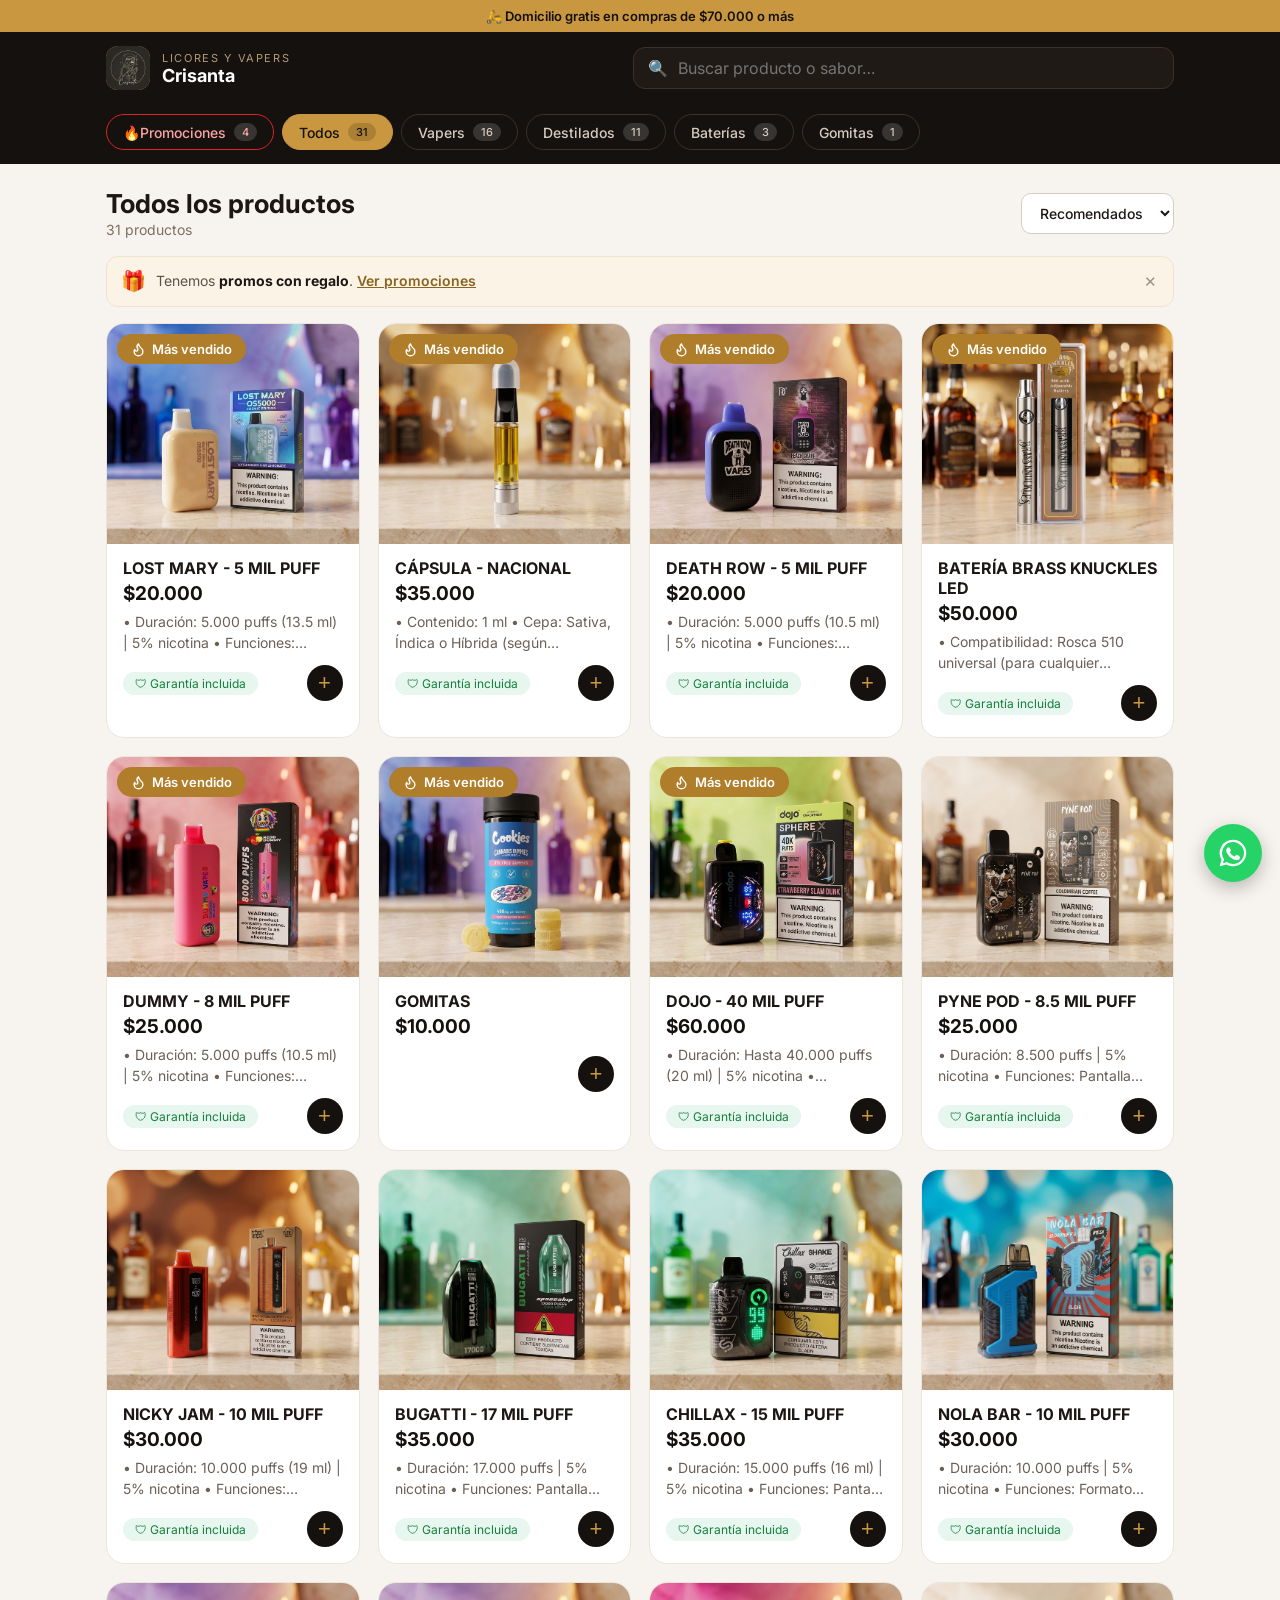
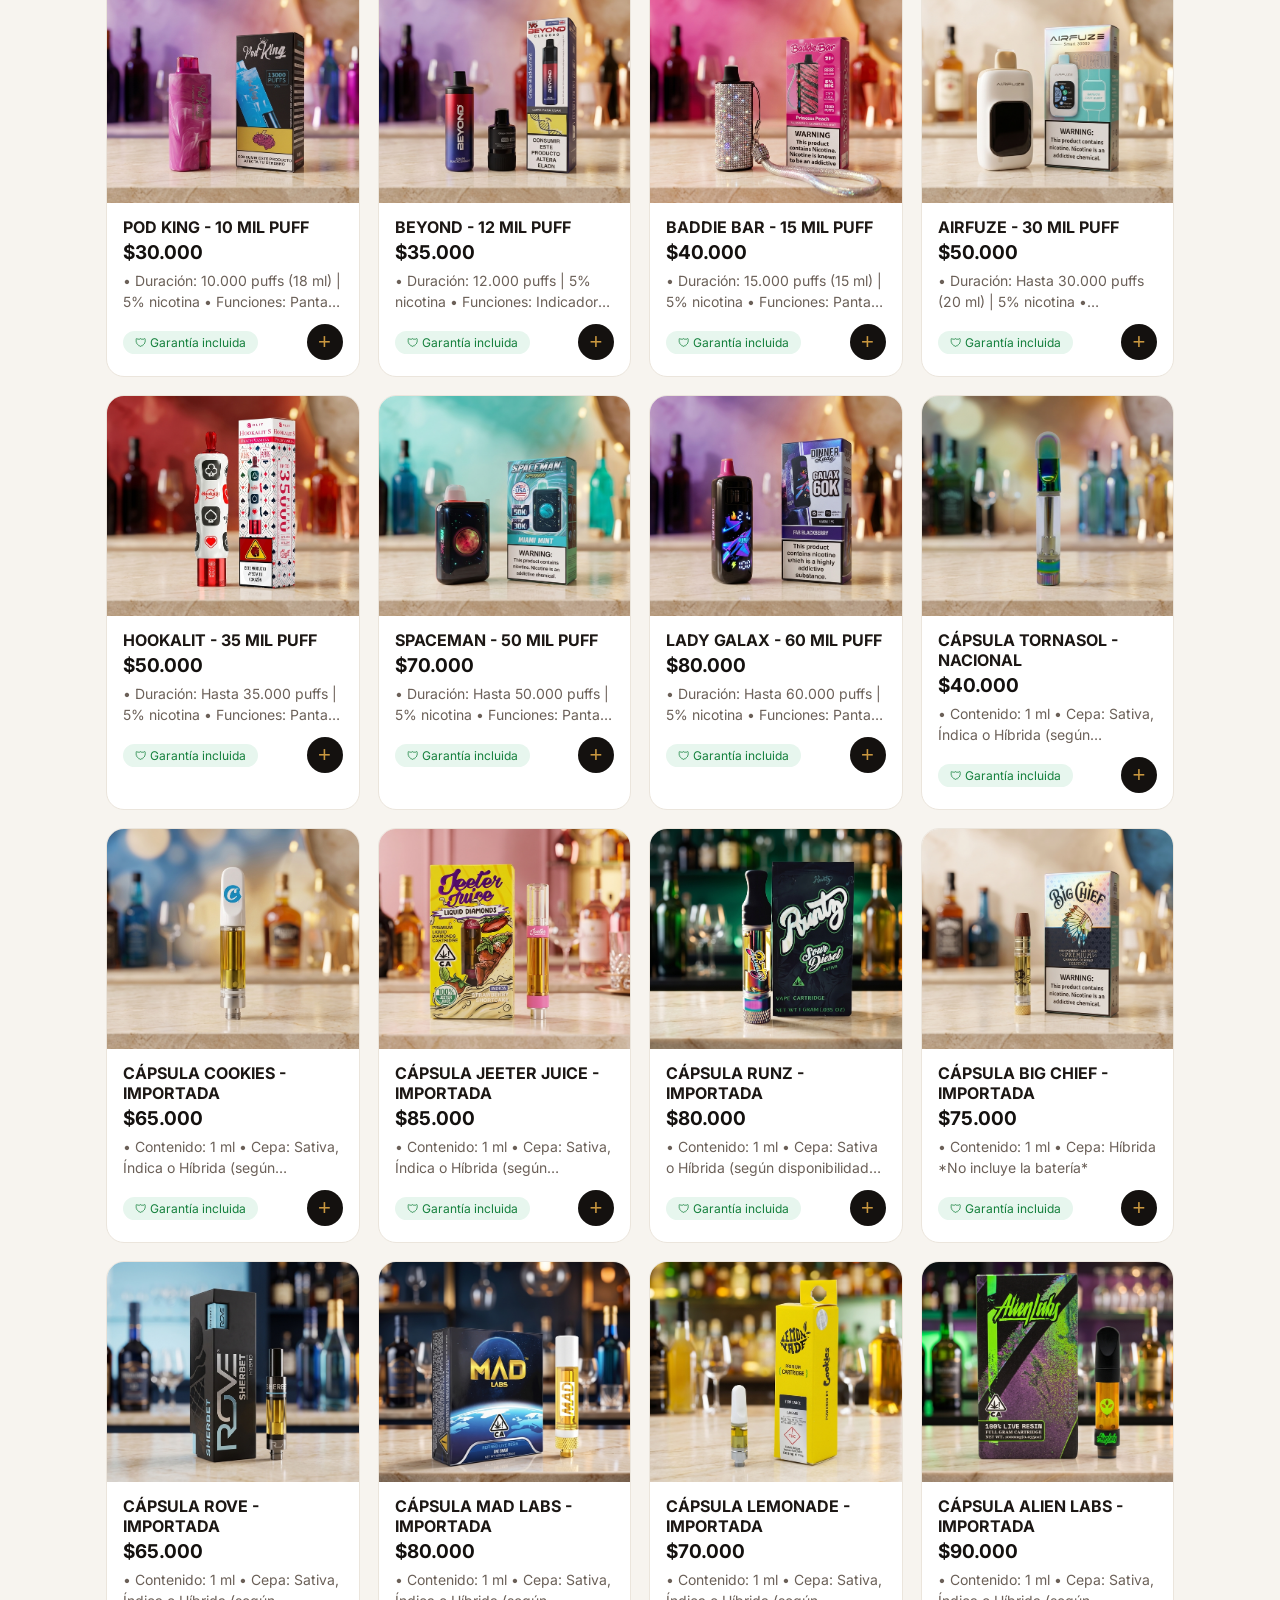
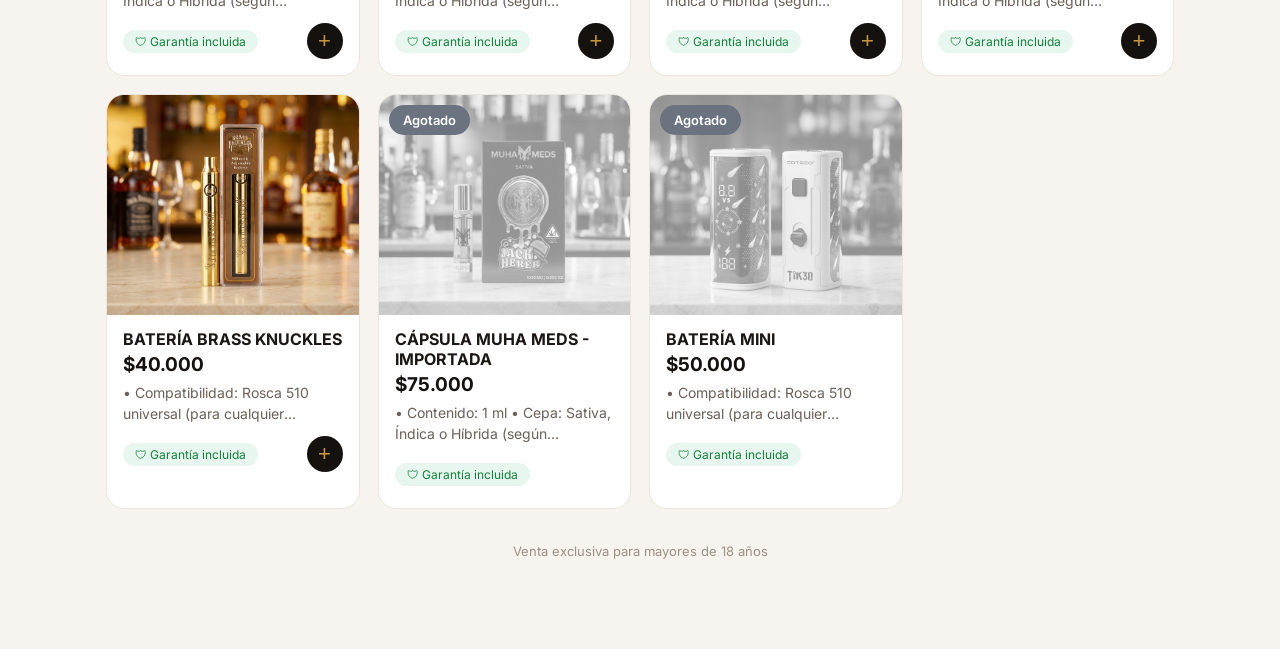
==== commit e605a57e: "Update index.html" ====
--- a/index.html
+++ b/index.html
@@ -273,7 +273,7 @@
 </button>
 <!-- Botón flotante de WhatsApp -->
 <a id="flotante" class="flotante" target="_blank" aria-label="Escríbenos por WhatsApp">
-  <svg viewBox="0 0 24 24" width="32" height="32" fill="#fff"><path d="M12 2a10 10 0 0 0-8.6 15.1L2 22l5-1.3A10 10 0 1 0 12 2zm0 18.2c-1.5 0-3-.4-4.2-1.2l-.3-.2-3 .8.8-2.9-.2-.3A8.2 8.2 0 1 1 12 20.2z"/><path d="M16.6 14.2c-.3-.1-1.5-.7-1.7-.8-.2-.1-.4-.1-.6.1l-.8 1c-.1.2-.3.2-.5.1a6.7 6.7 0 0 1-3.3-2.9c-.2-.4.2-.4.7-1.3.1-.2 0-.3 0-.4l-.8-1.8c-.2-.5-.4-.4-.6-.4h-.5c-.2 0-.4.1-.7.3-.2.3-.9.9-.9 2.1s.9 2.4 1 2.6c.1.2 1.8 2.8 4.4 3.9 1.6.7 2.3.8 3.1.6.5-.1 1.5-.6 1.7-1.2.2-.6.2-1.1.2-1.2-.1-.1-.3-.2-.6-.3z"/></svg>
+  <svg viewBox="0 0 24 24" width="32" height="32" fill="#fff"><path d="M12 2a10 10 0 0 0-8.6 15.1L2 22l5-1.3A10 10 0 1 0 12 2zm0 18.2c-1.5 0-3-.4-4.2-1.2l-.3-.2-3 .8.8-2.9-.2-.3A8.2 8.2 0 1 1 12 20.2z"/><path d="M16.6 14.2c-.3-.1-1.5-.7-1.7-.8-.2-.1-.4-.1-.6.1l-.8 1c-.1.2-.3.2-.5.1a6.7 6.7 0 0 1-3.3-2.9c-.2-.4.2-.4.7-1.3.1-.2 0-.3 0-.4l-.8-1.8c-.2-.5-.4-.4-.6-.4h-.5c-.2 0-.4.1-.7.3-.2.3-.9.9-.9 2.1s.9 2.4 1 2.6c.1.2 1.8 2.8 4.4 3.900 1.6.7 2.3.8 3.1.6.5-.1 1.5-.6 1.7-1.2.2-.6.2-1.1.2-1.2-.1-.1-.3-.2-.6-.3z"/></svg>
 </a>
 <div class="toast" id="toast"></div>
 <!-- Ventana del producto -->
@@ -367,6 +367,8 @@
   const BRILLAN = ["Promoción", "Nuevo"];
   // ✏️ Prioridad en "Recomendados": las etiquetas de arriba salen primero
   const PRIORIDAD = ["Más vendido", "Promoción", "Nuevo"];
+  // ✏️ Días que un producto sale como "Nuevo" desde su fecha de llegada (llego)
+  const DIAS_NUEVO = 20;
   // ✏️ Iconos de las etiquetas (se dibujan al lado del texto)
   const svg = d => `<svg viewBox="0 0 24 24" width="15" height="15" fill="none" stroke="currentColor" stroke-width="2.2" stroke-linecap="round" stroke-linejoin="round" style="flex-shrink:0">${d}</svg>`;
   const ICONOS = {
@@ -386,6 +388,8 @@
   //                    (si lo usas, no hace falta poner "precio")
   //    tituloOpciones: opcional, texto encima de las opciones (si no, dice "Presentación")
   //    etiqueta:       opcional -> "Nuevo", "Más vendido", "Promoción" o "Agotado"
+  //    llego:          opcional, fecha de llegada (año-mes-día) -> llego: "2026-10-15"
+  //                    sale como "Nuevo" durante DIAS_NUEVO días y luego se quita sola
   //    imagen:         una foto  -> imagen: "foto.jpg"
   //    imagenes:       varias    -> imagenes: ["foto1.jpg", "foto2.jpg"]
   //    sabores:        opcional. Solo el nombre -> "Uva"
@@ -491,13 +495,12 @@
       ], 
       garantia: true },
 
-    // ===== NUEVOS =====
+    // ===== VAPERS =====
     { nombre: "PYNE POD - 8.5 MIL PUFF", categoria: "Vapers", precio: 25000,
       imagenes: ["vaposimg/pynepod1.jpg"], descripcion: `• Duración: 8.500 puffs | 5% nicotina
 • Funciones: Pantalla LED de batería/líquido + botón con Modo Boost (doble golpe de vapor)
 • Resistencia: Doble malla (Dual Mesh) para un sabor mucho más concentrado
 • Batería: 550 mAh con carga rápida (puerto Tipo-C)`,
-      etiqueta: "Nuevo",
       sabores: [
         "Café colombiano",
         "Sin sabor",
@@ -505,7 +508,6 @@
       ], 
       garantia: true },
 
-    // ===== VAPERS =====
     { nombre: "NICKY JAM - 10 MIL PUFF", categoria: "Vapers", precio: 30000,
       imagenes: ["vaposimg/nickyjam1.jpg"], descripcion: `• Duración: 10.000 puffs (19 ml) | 5% nicotina
 • Funciones: Indicador de batería/líquido y edición especial de agarre cómodo
@@ -617,6 +619,7 @@
 • Funciones: Pantalla digital LED + regulador de aire para calada estilo Hookah (narguile)
 • Resistencia: Malla Lit (Mesh Coil) diseñada para botar nubes de vapor extra densas
 • Batería: 1.300 mAh de ultra duración (puerto Tipo-C)`,
+      llego: "2026-10-15",
       sabores: [
         "Destello blanco",
         "Sueño lúcido",
@@ -630,6 +633,7 @@
 • Funciones: Pantalla HD animada + control de potencia (Soft, Norm, Boost) y flujo de aire ajustable
 • Resistencia: Doble malla (Dual Mesh) de alta precisión que mantiene el sabor intacto
 • Batería: 1.000 mAh con carga rápida (puerto Tipo-C)`,
+      llego: "2026-10-15",
       sabores: [
         "Mango ácido y piña",
         "Melocotón con frambuesa",
@@ -642,6 +646,7 @@
 • Funciones: Pantalla digital indicadora de niveles, modos de potencia y diseño llamativo
 • Resistencia: Doble malla (Dual Mesh) para un golpe firme y sabor frutal concentrado
 • Batería: Alta capacidad recargable (puerto Tipo-C)`,
+      llego: "2026-10-15",
       sabores: [
         "Mora",
         "Menta Miami",
@@ -791,6 +796,13 @@
       sabores: [], garantia: false},
   ];
   // ---------- De aquí para abajo no necesitas tocar nada ----------
+  // Pone o quita la etiqueta "Nuevo" según la fecha de llegada (llego)
+  catalogo.forEach(p => {
+    if (!p.llego) return;
+    const dias = (Date.now() - new Date(p.llego + "T00:00:00-05:00")) / 86400000;
+    if (dias <= DIAS_NUEVO) { if (!p.etiqueta) p.etiqueta = "Nuevo"; }
+    else if (p.etiqueta === "Nuevo") delete p.etiqueta;
+  });
   const productos = catalogo.filter(p => p.activa !== false && !(p.combo && !PROMOS_ACTIVAS));
   const regalosActivos = PROMOS_ACTIVAS ? REGALOS.filter(r => r.activa) : [];
   const $ = id => document.getElementById(id);
@@ -853,9 +865,29 @@
     if (p.combo) return c === PROMO || (buscando && (c === "Todos" || c === p.categoria));
     return c === "Todos" ? true : c === PROMO ? p.etiqueta === "Promoción" : p.categoria === c;
   };
-  const coincide = p =>
-    normalizar(p.nombre + " " + (p.sabores || []).map(saborNombre).join(" ") + " " +
-               (pres(p) || []).map(x => x.nombre).join(" ")).includes(busqueda);
+  // Cuántas letras hay que cambiar para pasar de una palabra a otra
+  function distancia(a, b) {
+    const d = Array.from({ length: a.length + 1 }, (_, i) => [i]);
+    for (let j = 1; j <= b.length; j++) d[0][j] = j;
+    for (let i = 1; i <= a.length; i++)
+      for (let j = 1; j <= b.length; j++)
+        d[i][j] = Math.min(d[i - 1][j] + 1, d[i][j - 1] + 1, d[i - 1][j - 1] + (a[i - 1] === b[j - 1] ? 0 : 1));
+    return d[a.length][b.length];
+  }
+  const compacto = t => t.replace(/[^a-z0-9]/g, "");
+  // Búsqueda tolerante: acepta errores de letra, sin espacios y palabras en otro orden
+  const coincide = p => {
+    if (!busqueda) return true;
+    const texto = normalizar(p.nombre + " " + p.categoria + " " + (p.sabores || []).map(saborNombre).join(" ") + " " +
+                             (pres(p) || []).map(x => x.nombre).join(" "));
+    if (compacto(texto).includes(compacto(busqueda))) return true;   // "lostmary"
+    const palabras = texto.split(/[^a-z0-9]+/).filter(Boolean);
+    // Cada palabra buscada debe aparecer, aunque tenga un error de letra
+    return busqueda.split(/\s+/).filter(Boolean).every(q =>
+      texto.includes(q) ||
+      (q.length >= 4 && palabras.some(w => Math.abs(w.length - q.length) <= 2 &&
+                                           distancia(q, w) <= (q.length >= 7 ? 2 : 1))));
+  };
   // Posición según la etiqueta (para "Recomendados")
   const rango = p => {
     const i = PRIORIDAD.indexOf(p.etiqueta);
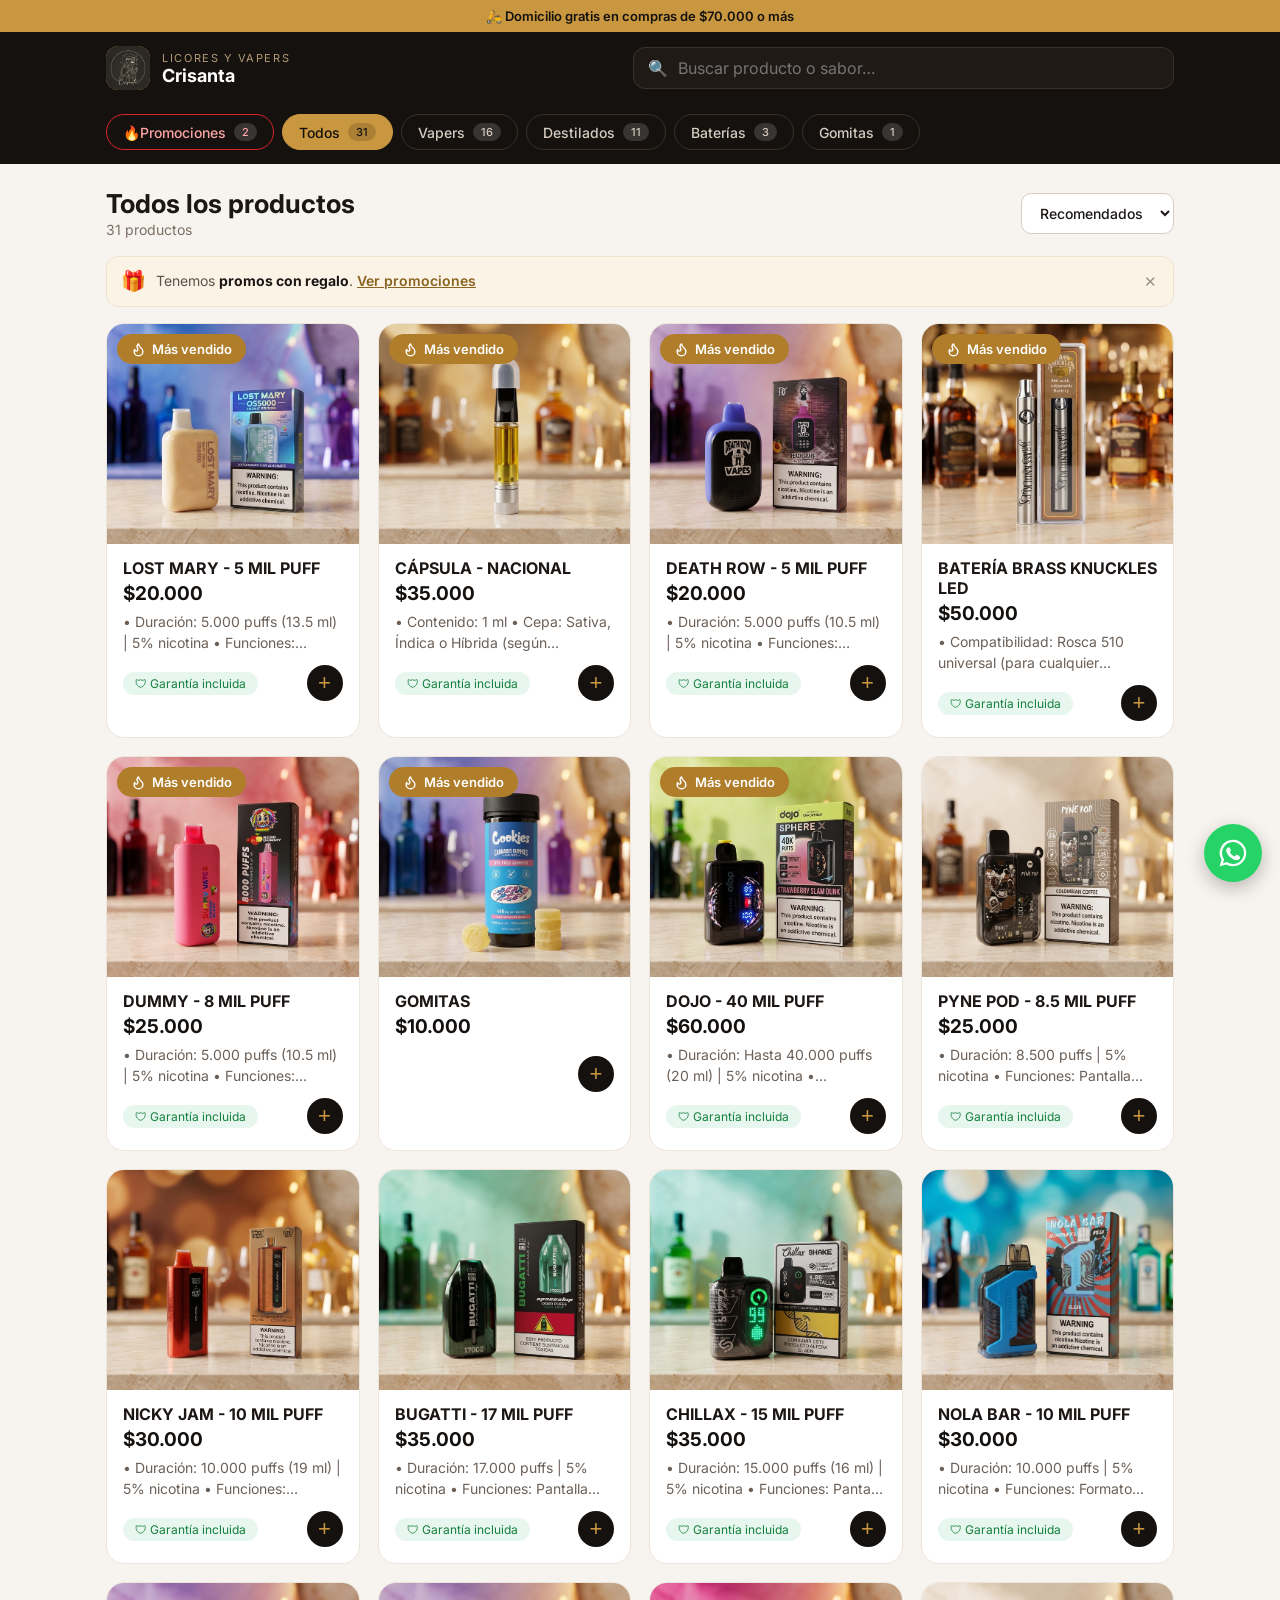
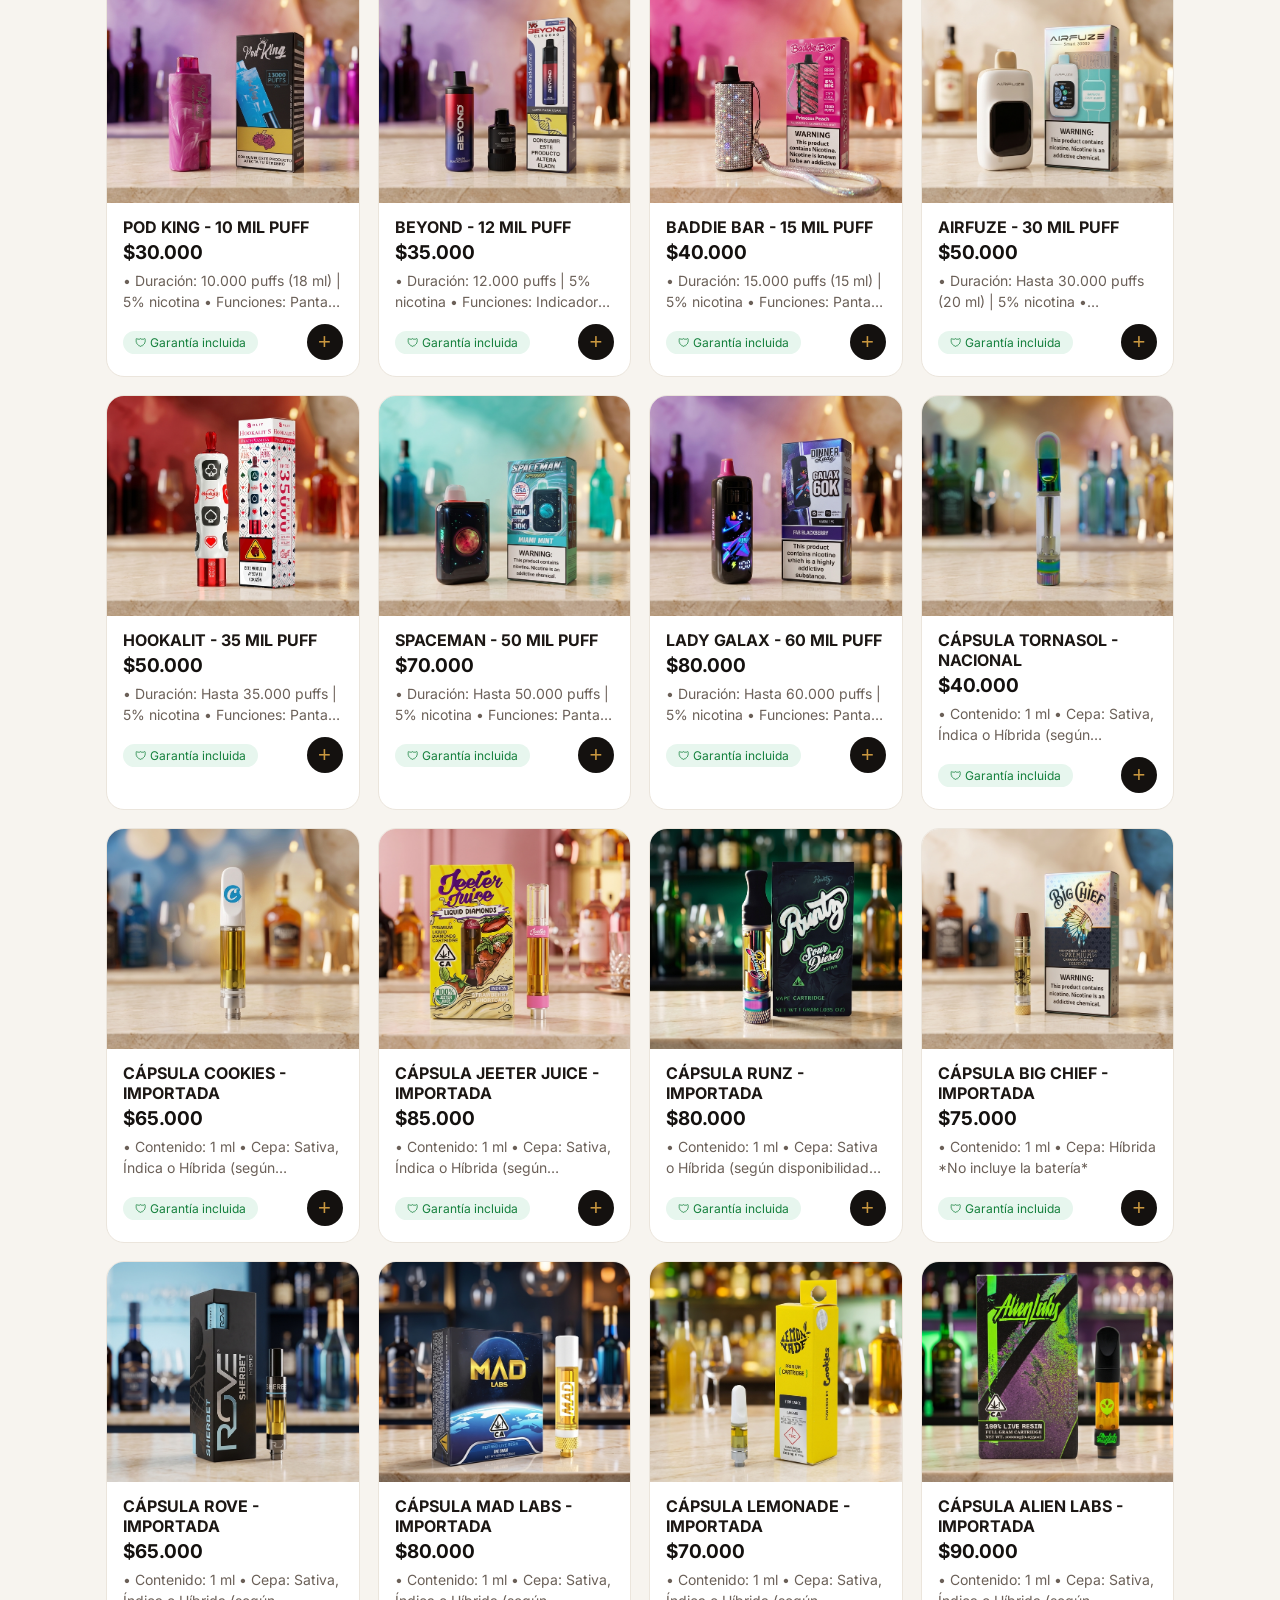
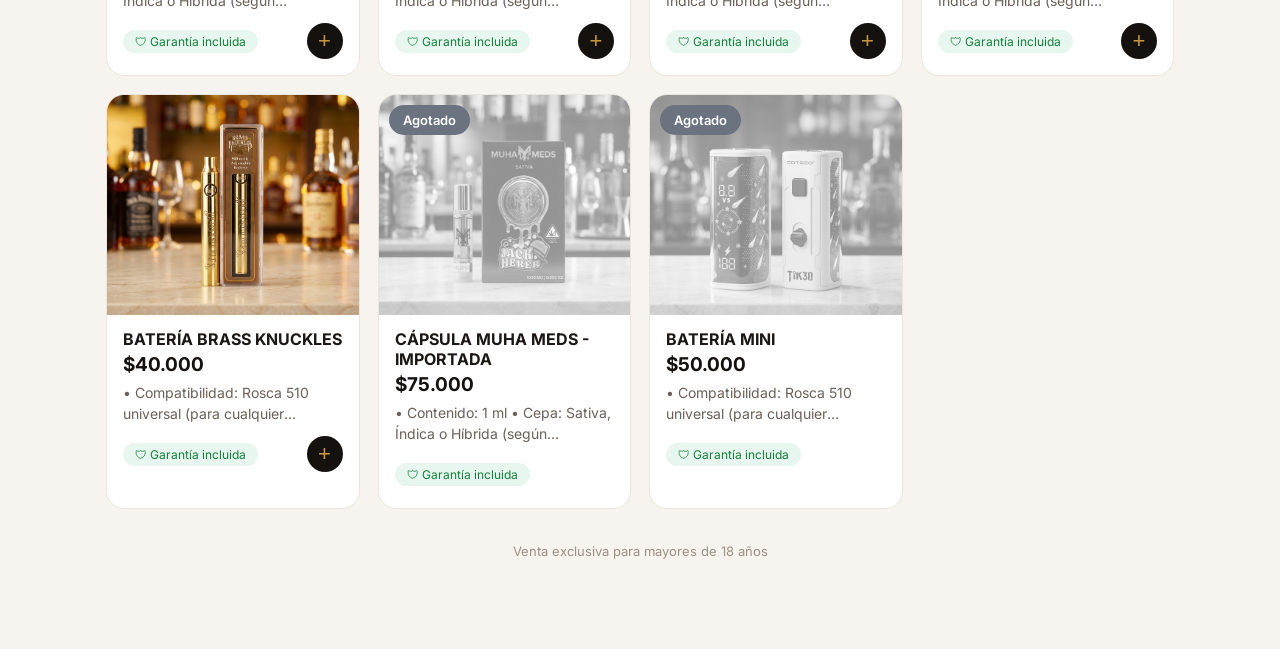
==== commit 0b1be318: "Update index.html" ====
--- a/index.html
+++ b/index.html
@@ -767,7 +767,7 @@
 *No incluye la batería*`,
       sabores: [], garantia: true },
 
-    { nombre: "CÁPSULA NACIONAL + BATERÍA", categoria: "Destilados", combo: true, activa: true,
+    { nombre: "CÁPSULA NACIONAL + BATERÍA", categoria: "Destilados", combo: true, activa: false,
       etiqueta: "Promoción", tituloOpciones: "Elige la batería",
       presentaciones: [ { nombre: "Brass Knuckles", precio: 65000, precioAntes: 75000 },
                         { nombre: "Brass Knuckles LED", precio: 75000, precioAntes: 85000 },
@@ -778,7 +778,7 @@
  *Kit completo listo para usar*`,
       sabores: [], garantia: true },
 
-    { nombre: "CÁPSULA TORNASOL + BATERÍA", categoria: "Destilados", combo: true, activa: true,
+    { nombre: "CÁPSULA TORNASOL + BATERÍA", categoria: "Destilados", combo: true, activa: false,
       etiqueta: "Promoción", tituloOpciones: "Elige la batería",
       presentaciones: [ { nombre: "Brass Knuckles", precio: 70000, precioAntes: 80000 },
                         { nombre: "Brass Knuckles LED", precio: 80000, precioAntes: 90000 },
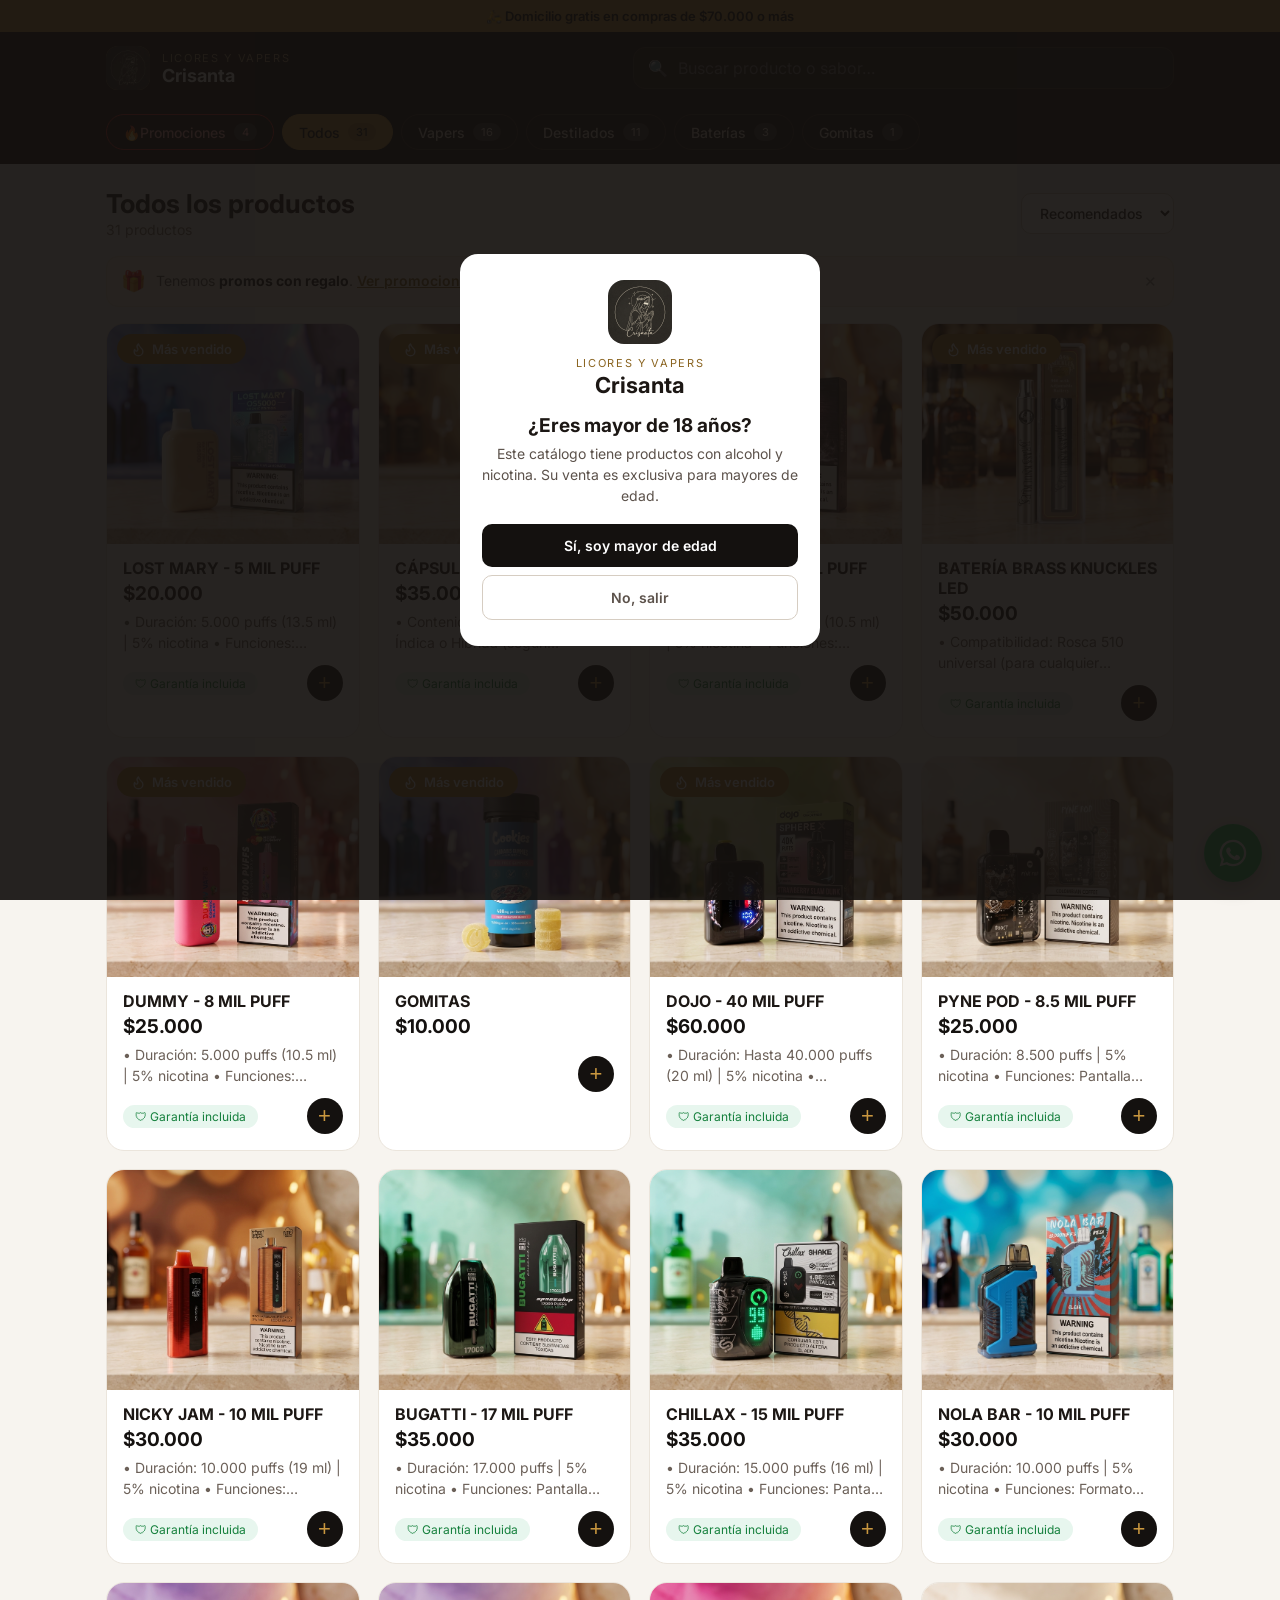
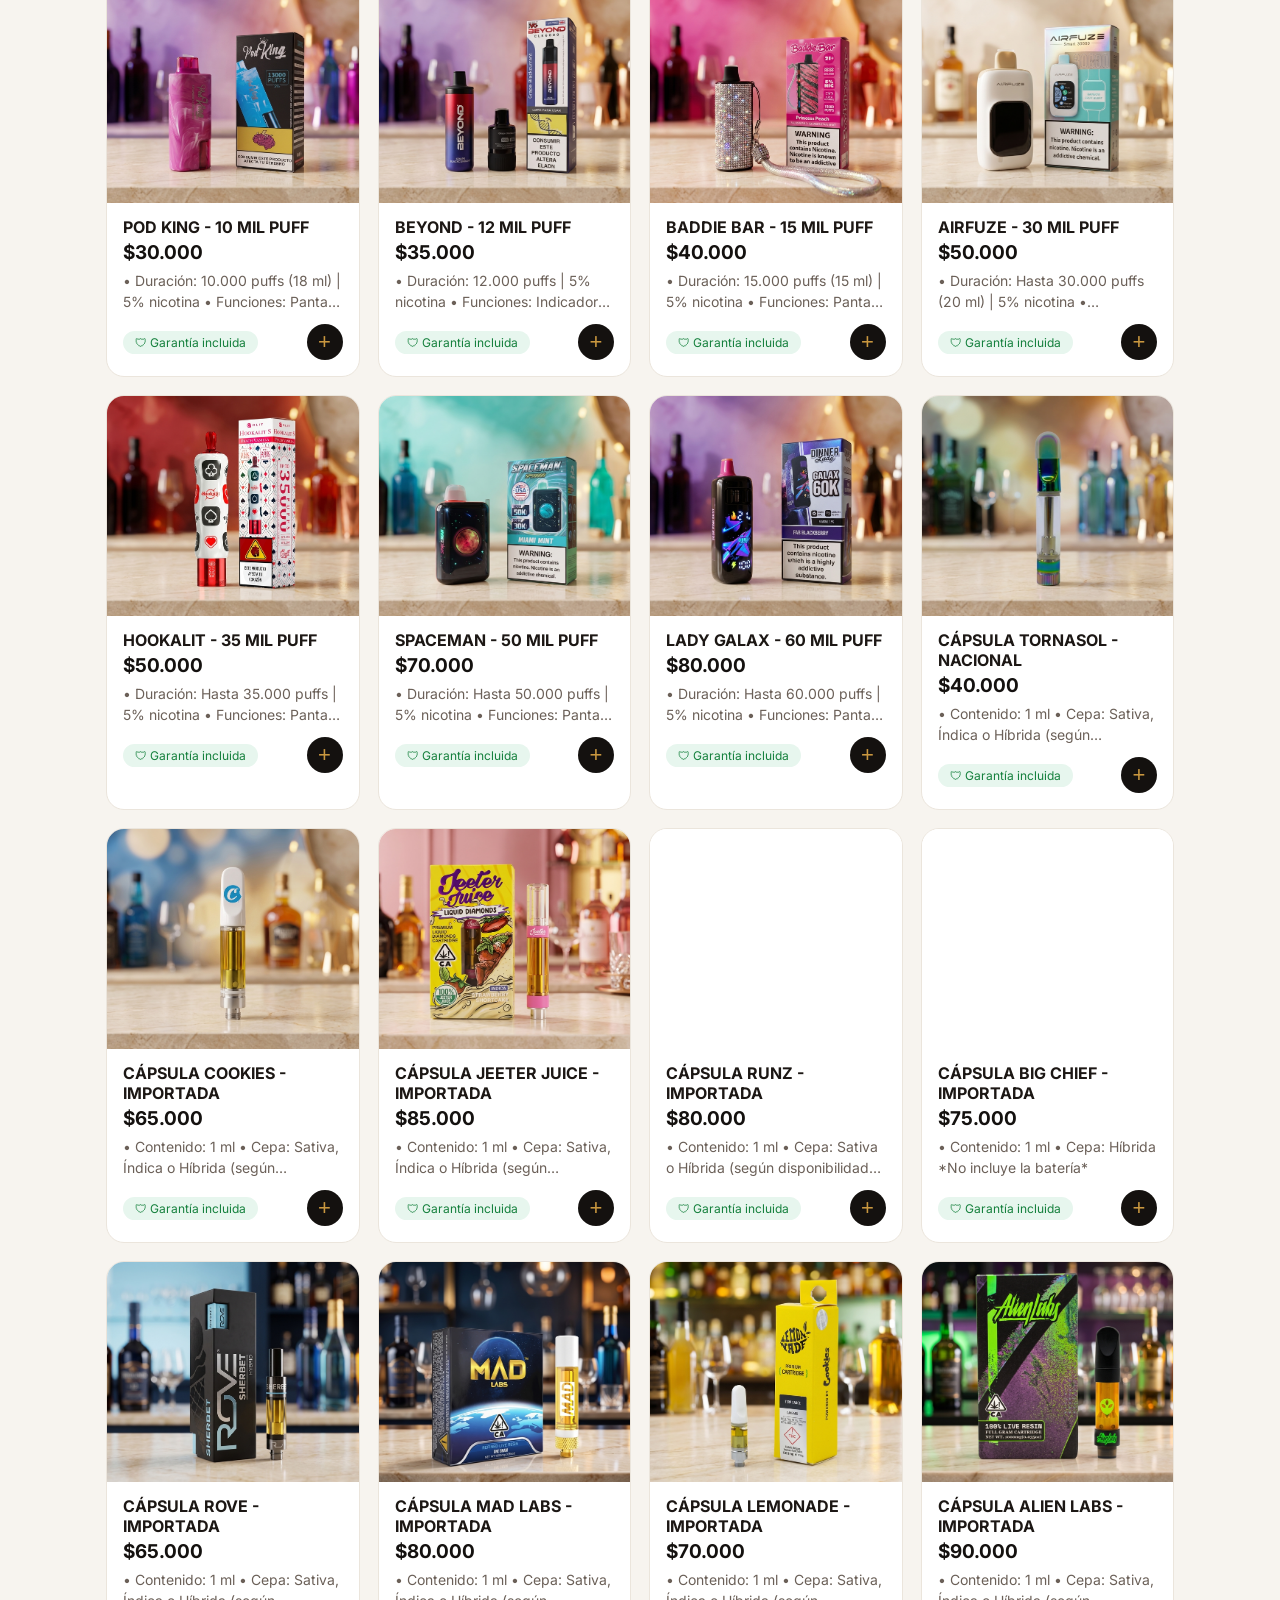
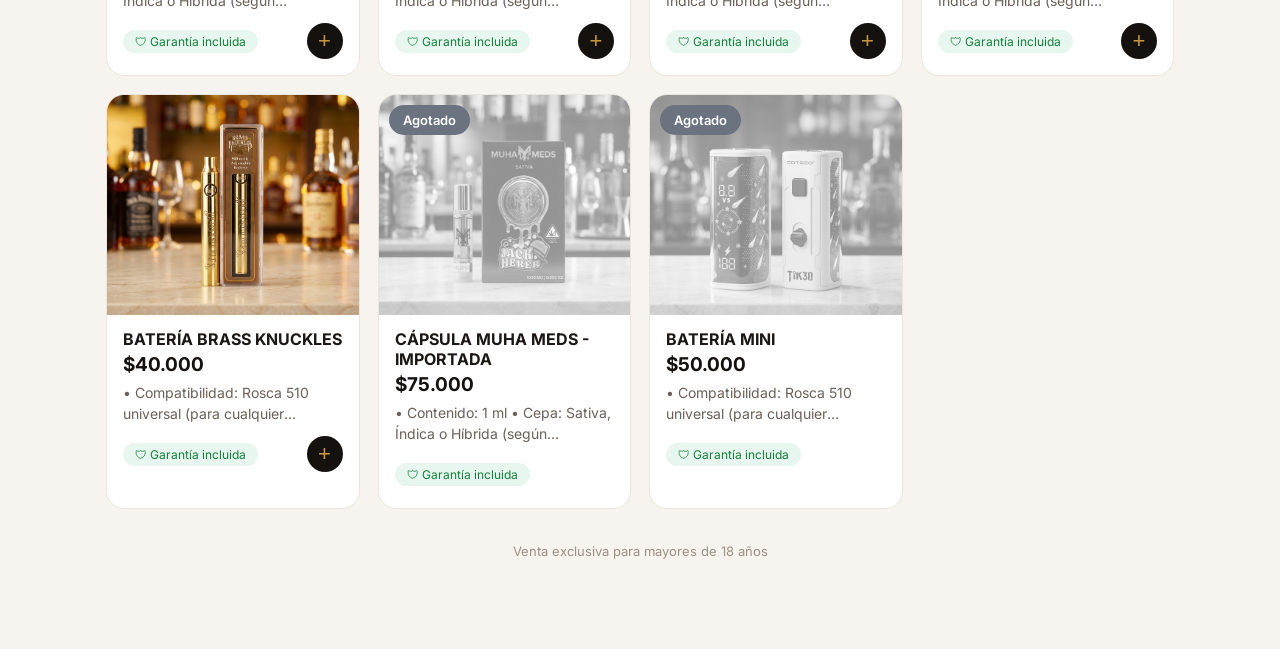
==== commit 617d1242: "Update index.html" ====
--- a/index.html
+++ b/index.html
@@ -233,9 +233,42 @@
   .lista-envio:empty { display: none; }
   .barra { height: 6px; background: #efe3cc; border-radius: 999px; margin-top: 8px; overflow: hidden; }
   .barra i { display: block; height: 100%; background: var(--dorado); border-radius: 999px; transition: width .3s; }
+  /* Aviso de mayoría de edad (+18) */
+  .edad { position: fixed; inset: 0; z-index: 100; background: rgba(20,17,15,.92); display: none;
+          align-items: center; justify-content: center; padding: 16px; }
+  .edad.ver { display: flex; animation: oscurecer .3s ease; }
+  .edad-caja { background: #fff; border-radius: 18px; padding: 26px 22px; max-width: 360px; width: 100%; text-align: center;
+               animation: entrar .3s cubic-bezier(.2,.8,.3,1); }
+  .edad-logo { width: 64px; height: 64px; border-radius: 16px; object-fit: cover; display: block; margin: 0 auto 12px; }
+  .edad-caja small { display: block; font-size: 11px; letter-spacing: .15em; color: var(--dorado-oscuro); }
+  .edad-caja b { display: block; font-size: 22px; margin: 2px 0 16px; }
+  .edad-caja h2 { margin: 0 0 6px; font-size: 19px; }
+  .edad-caja p { margin: 0 0 18px; font-size: 14px; color: #5c524b; line-height: 1.5; }
+  .edad-si, .edad-no { display: block; width: 100%; padding: 13px; border-radius: 10px; font: 600 14px 'Inter'; cursor: pointer; transition: transform .1s; }
+  .edad-si { background: var(--oscuro); color: #fff; border: none; margin-bottom: 8px; }
+  .edad-no { background: #fff; color: #5c524b; border: 1px solid #d6cdc2; }
+  .edad-si:active, .edad-no:active { transform: scale(.96); }
+  body.bloqueado { overflow: hidden; }
 </style>
 </head>
 <body>
+<!-- Aviso de mayoría de edad (+18) -->
+<div class="edad" id="edad" role="dialog" aria-modal="true" aria-labelledby="edad-titulo">
+  <div class="edad-caja">
+    <img class="edad-logo" src="imgfavicon.png.png" alt="Crisanta">
+    <small>LICORES Y VAPERS</small><b>Crisanta</b>
+    <div id="edad-pregunta">
+      <h2 id="edad-titulo">¿Eres mayor de 18 años?</h2>
+      <p>Este catálogo tiene productos con alcohol y nicotina. Su venta es exclusiva para mayores de edad.</p>
+      <button class="edad-si" id="edad-si">Sí, soy mayor de edad</button>
+      <button class="edad-no" id="edad-no">No, salir</button>
+    </div>
+    <div id="edad-rechazo" style="display:none">
+      <h2>Lo sentimos</h2>
+      <p>Debes ser mayor de edad para ver este catálogo.</p>
+    </div>
+  </div>
+</div>
 <div class="aviso" id="aviso"></div>
 <div class="top">
   <div class="bar">
@@ -273,7 +306,7 @@
 </button>
 <!-- Botón flotante de WhatsApp -->
 <a id="flotante" class="flotante" target="_blank" aria-label="Escríbenos por WhatsApp">
-  <svg viewBox="0 0 24 24" width="32" height="32" fill="#fff"><path d="M12 2a10 10 0 0 0-8.6 15.1L2 22l5-1.3A10 10 0 1 0 12 2zm0 18.2c-1.5 0-3-.4-4.2-1.2l-.3-.2-3 .8.8-2.9-.2-.3A8.2 8.2 0 1 1 12 20.2z"/><path d="M16.6 14.2c-.3-.1-1.5-.7-1.7-.8-.2-.1-.4-.1-.6.1l-.8 1c-.1.2-.3.2-.5.1a6.7 6.7 0 0 1-3.3-2.9c-.2-.4.2-.4.7-1.3.1-.2 0-.3 0-.4l-.8-1.8c-.2-.5-.4-.4-.6-.4h-.5c-.2 0-.4.1-.7.3-.2.3-.9.9-.9 2.1s.9 2.4 1 2.6c.1.2 1.8 2.8 4.4 3.900 1.6.7 2.3.8 3.1.6.5-.1 1.5-.6 1.7-1.2.2-.6.2-1.1.2-1.2-.1-.1-.3-.2-.6-.3z"/></svg>
+  <svg viewBox="0 0 24 24" width="32" height="32" fill="#fff"><path d="M12 2a10 10 0 0 0-8.6 15.1L2 22l5-1.3A10 10 0 1 0 12 2zm0 18.2c-1.5 0-3-.4-4.2-1.2l-.3-.2-3 .8.8-2.9-.2-.3A8.2 8.2 0 1 1 12 20.2z"/><path d="M16.6 14.2c-.3-.1-1.5-.7-1.7-.8-.2-.1-.4-.1-.6.1l-.8 1c-.1.2-.3.2-.5.1a6.7 6.7 0 0 1-3.3-2.9c-.2-.4.2-.4.7-1.3.1-.2 0-.3 0-.4l-.8-1.8c-.2-.5-.4-.4-.6-.4h-.5c-.2 0-.4.1-.7.3-.2.3-.9.9-.9 2.1s.9 2.4 1 2.6c.1.2 1.8 2.8 4.4 3.9 1.6.7 2.3.8 3.1.6.5-.1 1.5-.6 1.7-1.2.2-.6.2-1.1.2-1.2-.1-.1-.3-.2-.6-.3z"/></svg>
 </a>
 <div class="toast" id="toast"></div>
 <!-- Ventana del producto -->
@@ -332,6 +365,8 @@
   const DOMICILIO_GRATIS = 70000;
   // ✏️ Mensaje de la franja que lleva a Promociones
   const MENSAJE_PROMOS = "🔥 Mira nuestras promociones";
+  // ✏️ Días que se recuerda el "Sí, soy mayor de edad" (después vuelve a preguntar)
+  const DIAS_EDAD = 30;
 
   // ✏️ ====== INTERRUPTOR DE PROMOCIONES ======
   //    true  = se muestran los combos y los avisos de regalo
@@ -767,7 +802,7 @@
 *No incluye la batería*`,
       sabores: [], garantia: true },
 
-    { nombre: "CÁPSULA NACIONAL + BATERÍA", categoria: "Destilados", combo: true, activa: false,
+    { nombre: "CÁPSULA NACIONAL + BATERÍA", categoria: "Destilados", combo: true, activa: true,
       etiqueta: "Promoción", tituloOpciones: "Elige la batería",
       presentaciones: [ { nombre: "Brass Knuckles", precio: 65000, precioAntes: 75000 },
                         { nombre: "Brass Knuckles LED", precio: 75000, precioAntes: 85000 },
@@ -778,7 +813,7 @@
  *Kit completo listo para usar*`,
       sabores: [], garantia: true },
 
-    { nombre: "CÁPSULA TORNASOL + BATERÍA", categoria: "Destilados", combo: true, activa: false,
+    { nombre: "CÁPSULA TORNASOL + BATERÍA", categoria: "Destilados", combo: true, activa: true,
       etiqueta: "Promoción", tituloOpciones: "Elige la batería",
       presentaciones: [ { nombre: "Brass Knuckles", precio: 70000, precioAntes: 80000 },
                         { nombre: "Brass Knuckles LED", precio: 80000, precioAntes: 90000 },
@@ -1253,6 +1288,22 @@
     }, reducirMovimiento() ? 0 : 300);
   }, 4000);
   $("aviso").onclick = () => { if ($("aviso").classList.contains("link")) irA(PROMO, true); };
+  // ----- Aviso de mayoría de edad (+18) -----
+  let edadOk = 0;
+  try { edadOk = +localStorage.getItem("crisanta-edad") || 0; } catch (e) {}
+  if (Date.now() - edadOk > DIAS_EDAD * 86400000) {
+    $("edad").classList.add("ver");
+    document.body.classList.add("bloqueado");
+  }
+  $("edad-si").onclick = () => {
+    try { localStorage.setItem("crisanta-edad", Date.now()); } catch (e) {}
+    $("edad").classList.remove("ver");
+    document.body.classList.remove("bloqueado");
+  };
+  $("edad-no").onclick = () => {
+    $("edad-pregunta").style.display = "none";
+    $("edad-rechazo").style.display = "block";
+  };
   // ----- Varios -----
   let tt;
   function toast(t) {
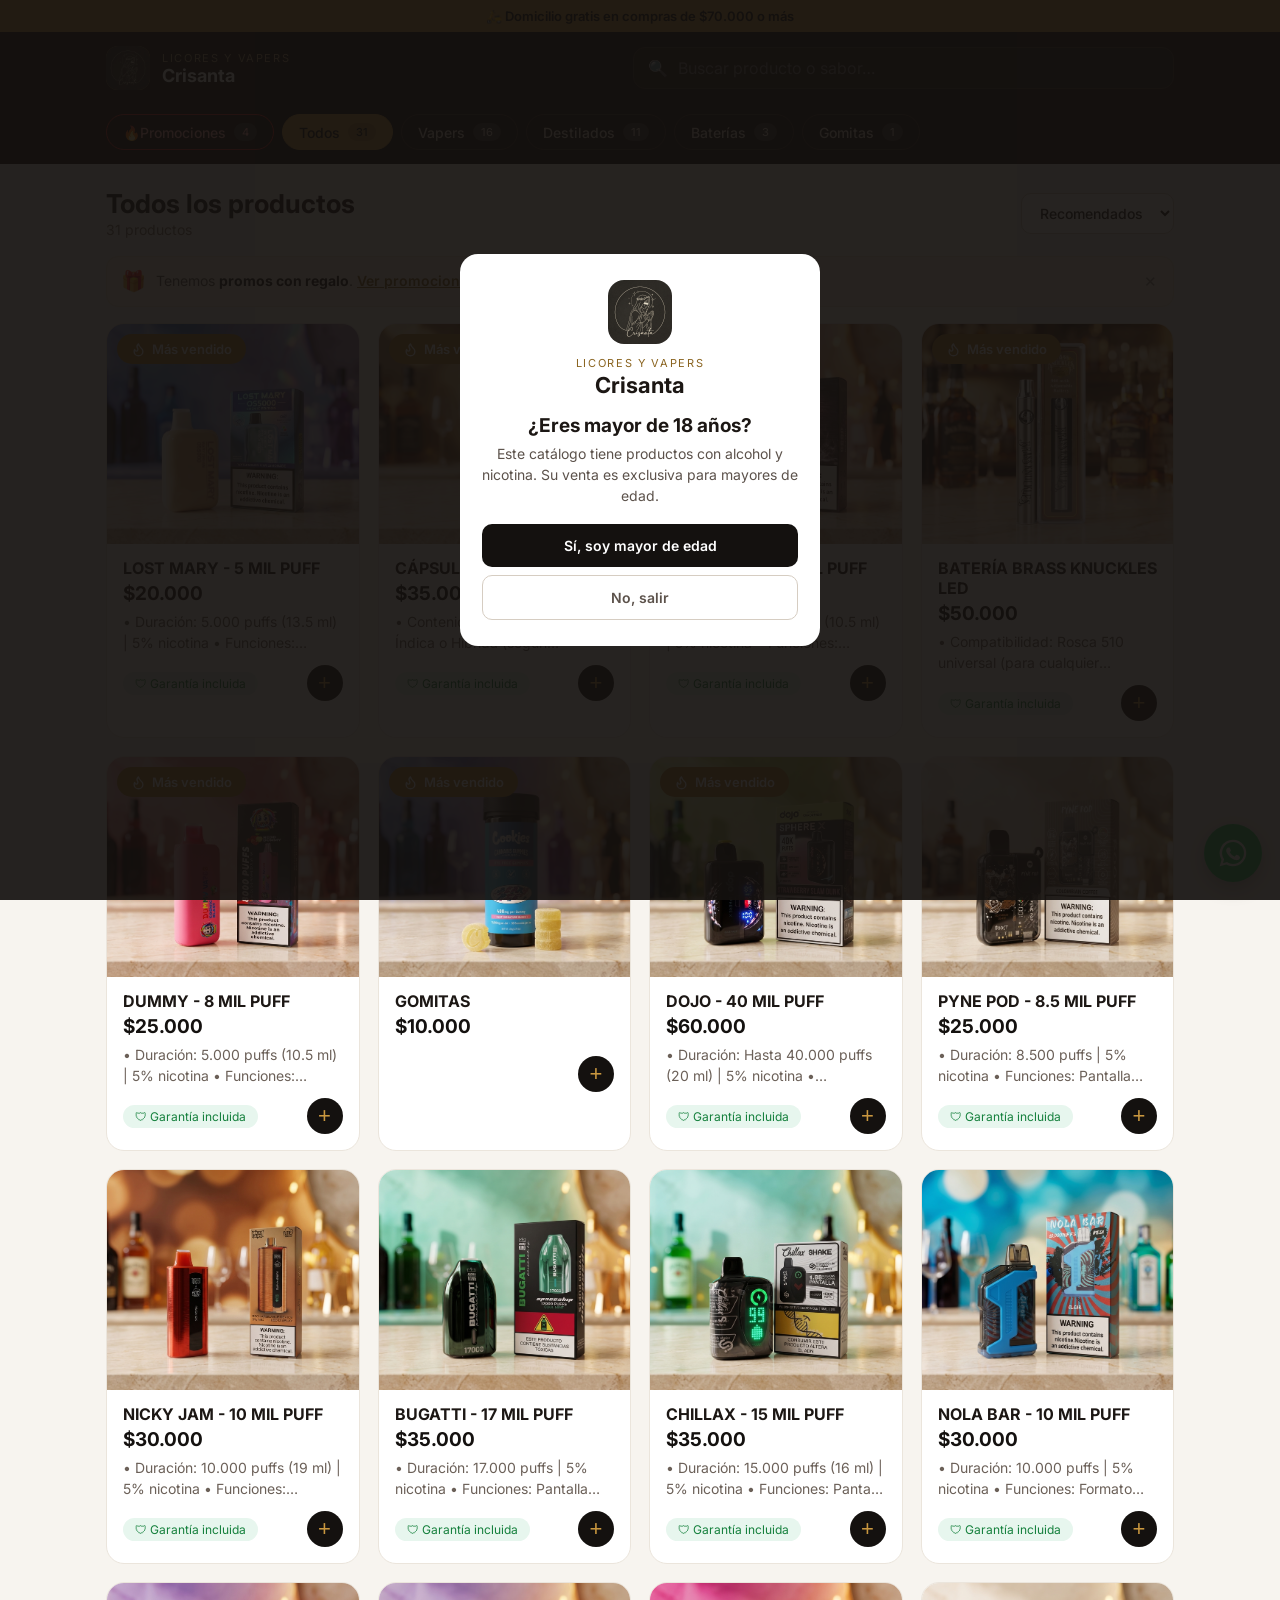
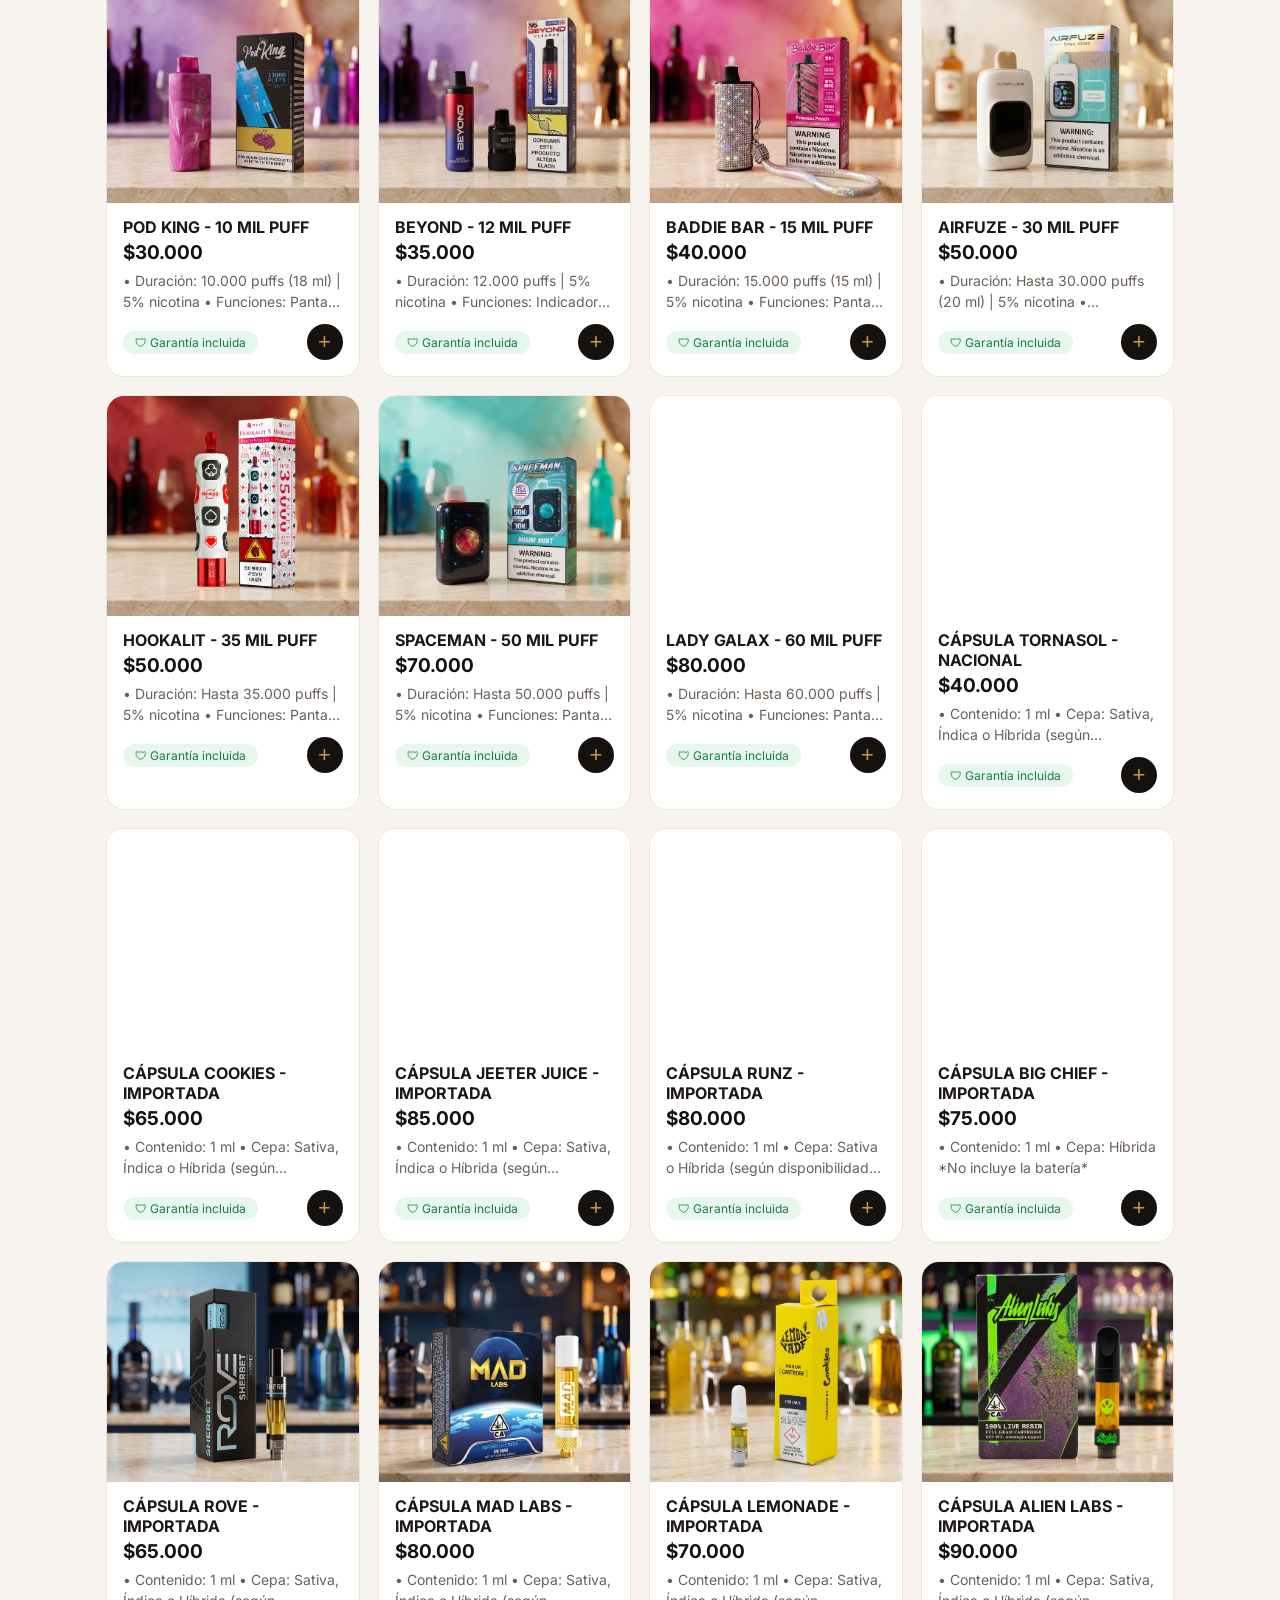
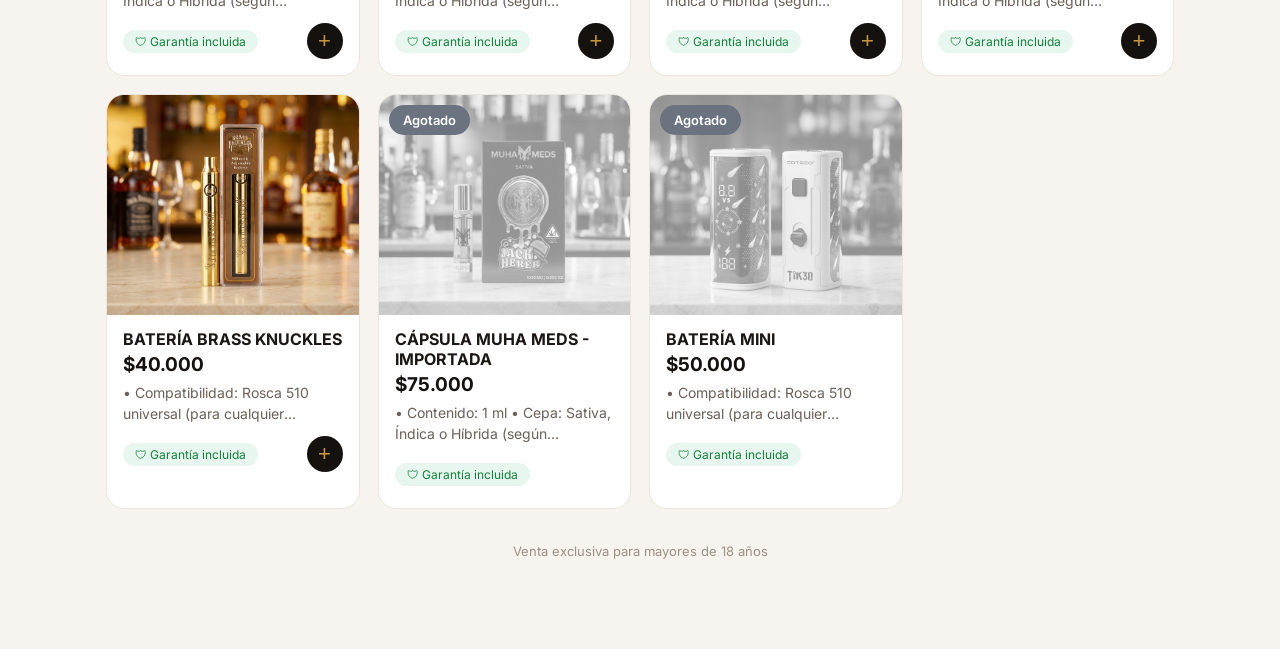
==== commit 37c9ed56: "Update index.html" ====
--- a/index.html
+++ b/index.html
@@ -3,7 +3,6 @@
 <head>
 <meta charset="UTF-8">
 <meta name="viewport" content="width=device-width, initial-scale=1.0">
-<meta name="robots" content="noindex, nofollow">
 <title>Crisanta licores y vapers</title>
 <link rel="icon" type="image/png" href="imgfavicon.png.png">
 <meta property="og:title" content="Catálogo - Crisanta">
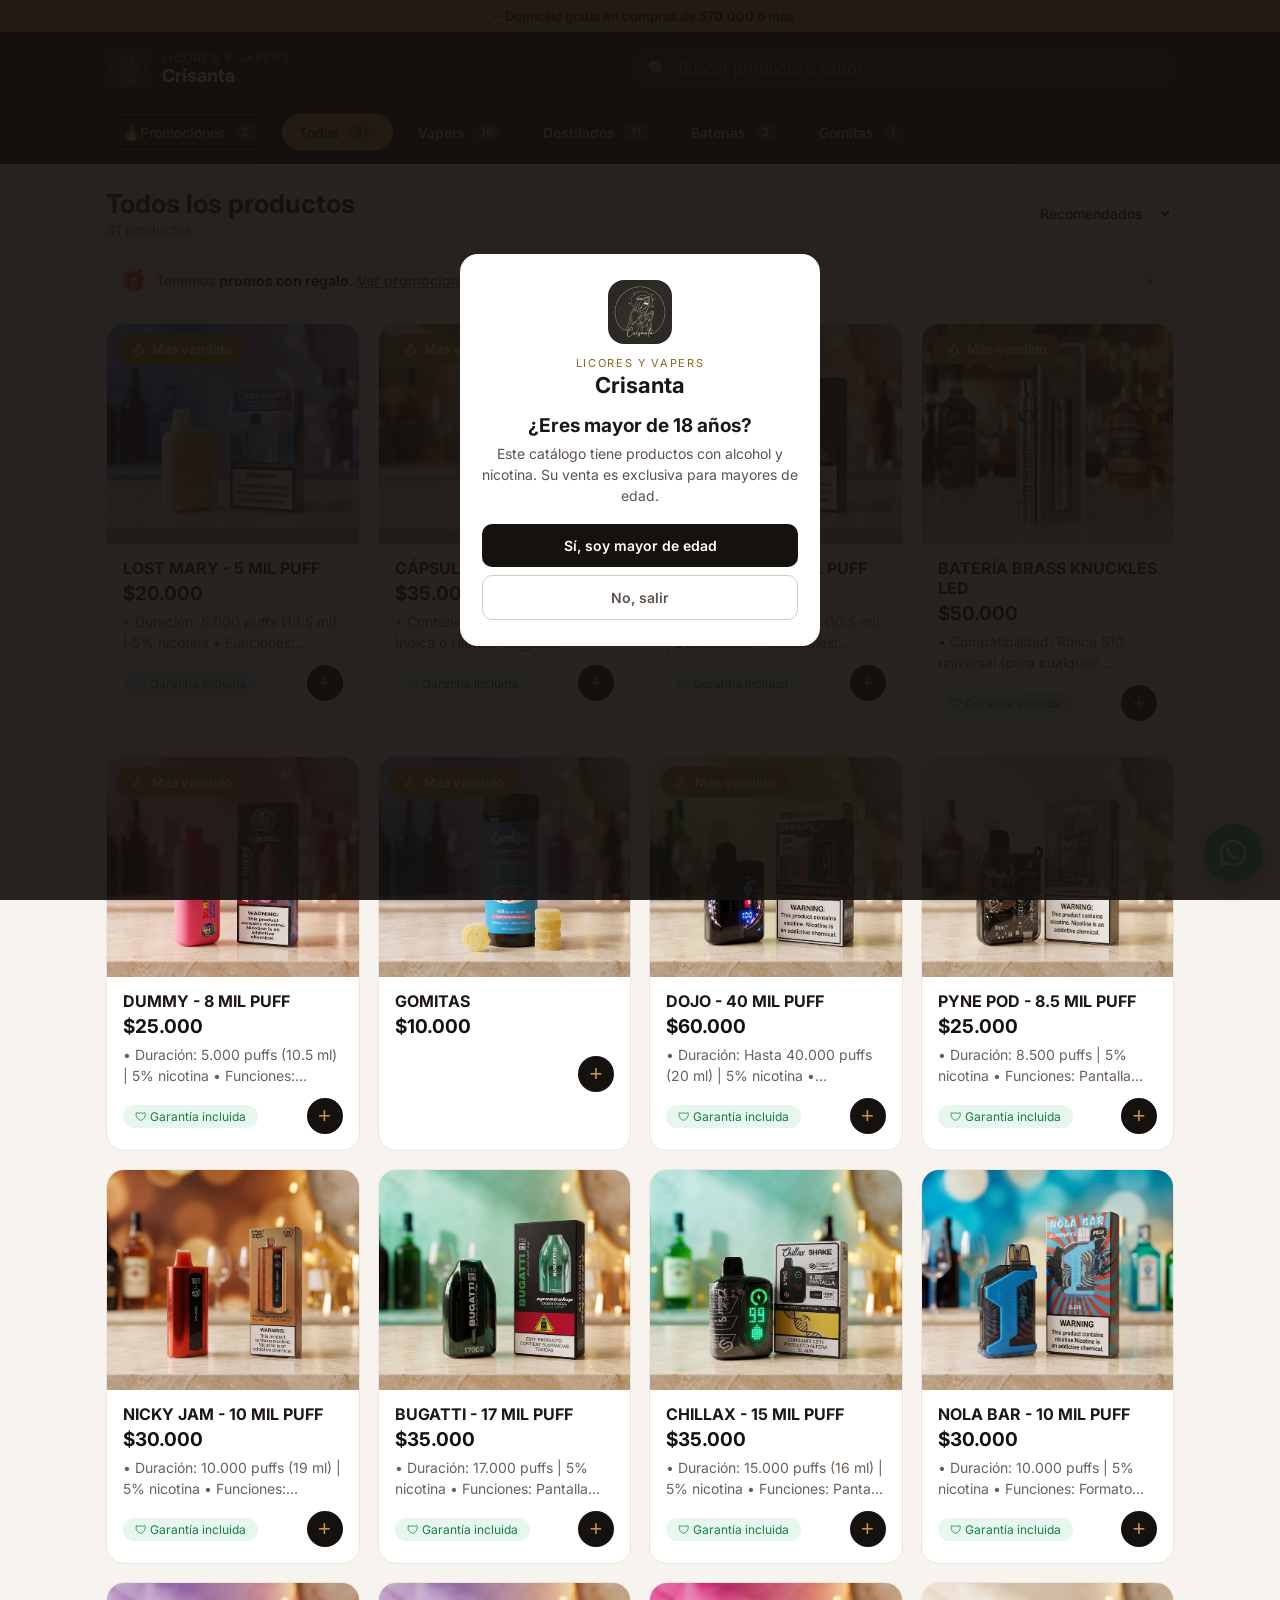
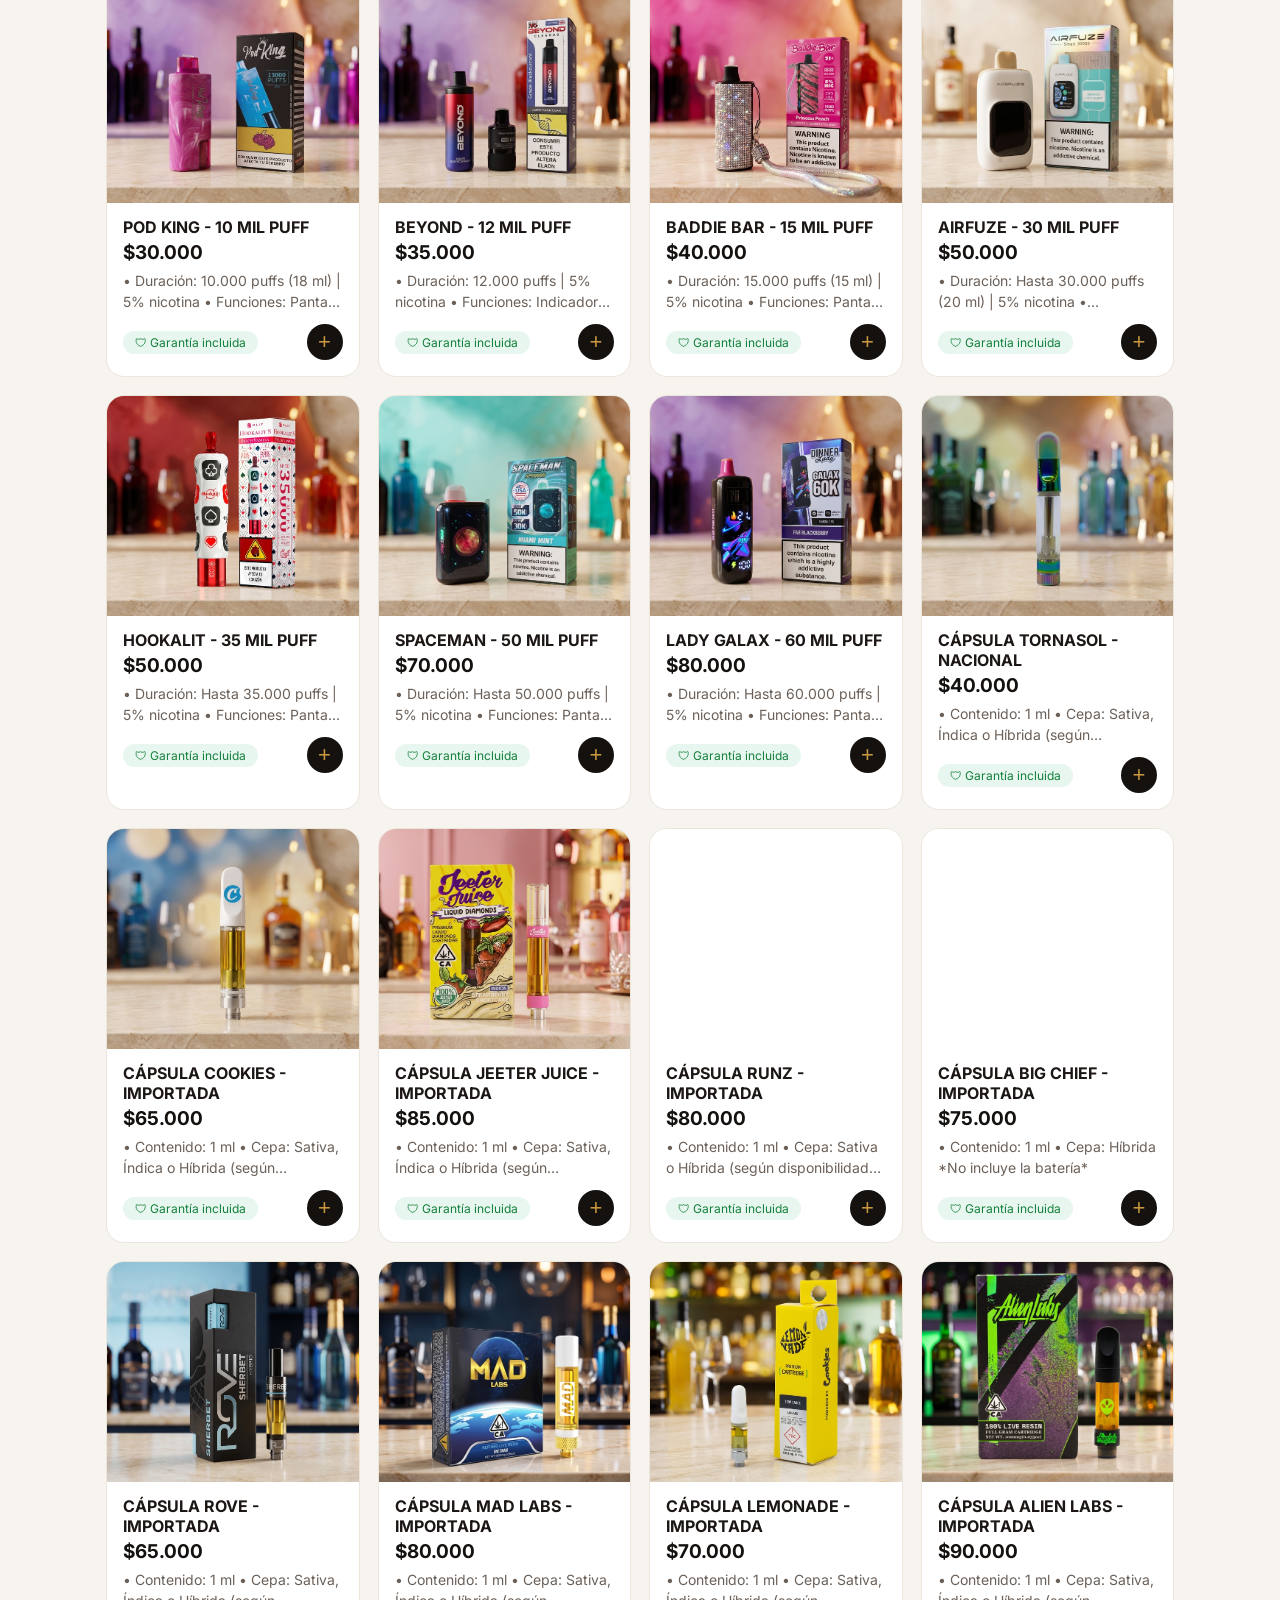
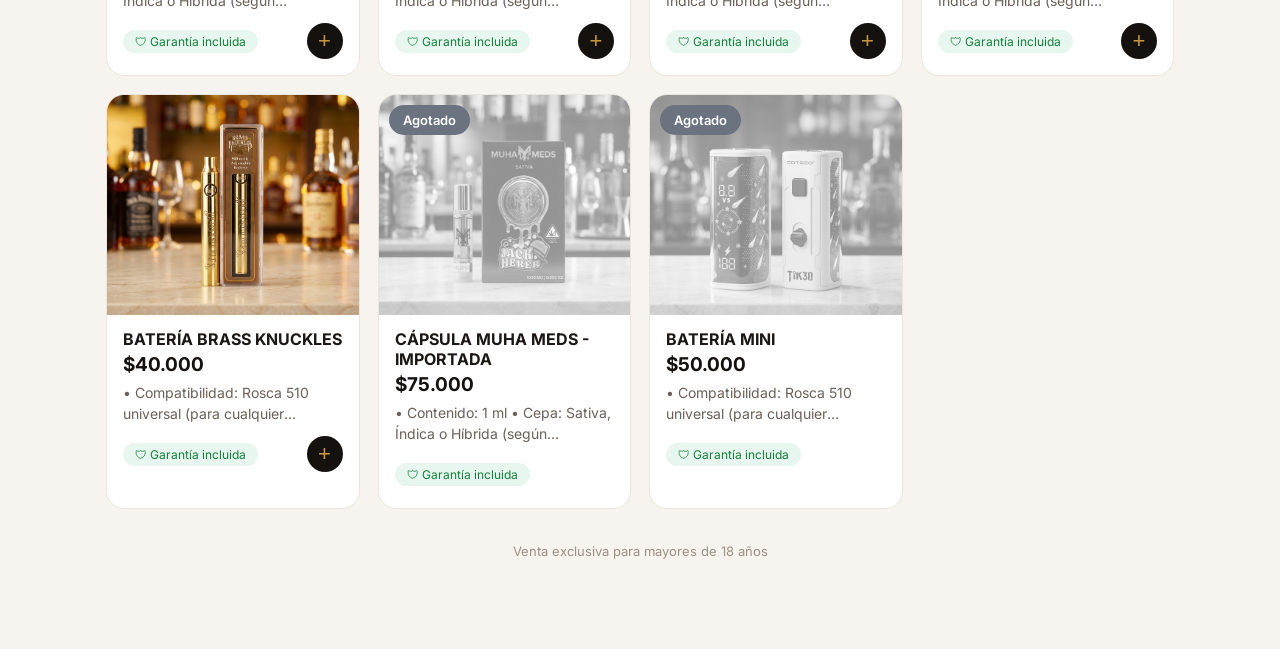
==== commit dc8b339a: "Update index.html" ====
--- a/index.html
+++ b/index.html
@@ -801,7 +801,7 @@
 *No incluye la batería*`,
       sabores: [], garantia: true },
 
-    { nombre: "CÁPSULA NACIONAL + BATERÍA", categoria: "Destilados", combo: true, activa: true,
+    { nombre: "CÁPSULA NACIONAL + BATERÍA", categoria: "Destilados", combo: true, activa: false,
       etiqueta: "Promoción", tituloOpciones: "Elige la batería",
       presentaciones: [ { nombre: "Brass Knuckles", precio: 65000, precioAntes: 75000 },
                         { nombre: "Brass Knuckles LED", precio: 75000, precioAntes: 85000 },
@@ -812,7 +812,7 @@
  *Kit completo listo para usar*`,
       sabores: [], garantia: true },
 
-    { nombre: "CÁPSULA TORNASOL + BATERÍA", categoria: "Destilados", combo: true, activa: true,
+    { nombre: "CÁPSULA TORNASOL + BATERÍA", categoria: "Destilados", combo: true, activa: false,
       etiqueta: "Promoción", tituloOpciones: "Elige la batería",
       presentaciones: [ { nombre: "Brass Knuckles", precio: 70000, precioAntes: 80000 },
                         { nombre: "Brass Knuckles LED", precio: 80000, precioAntes: 90000 },
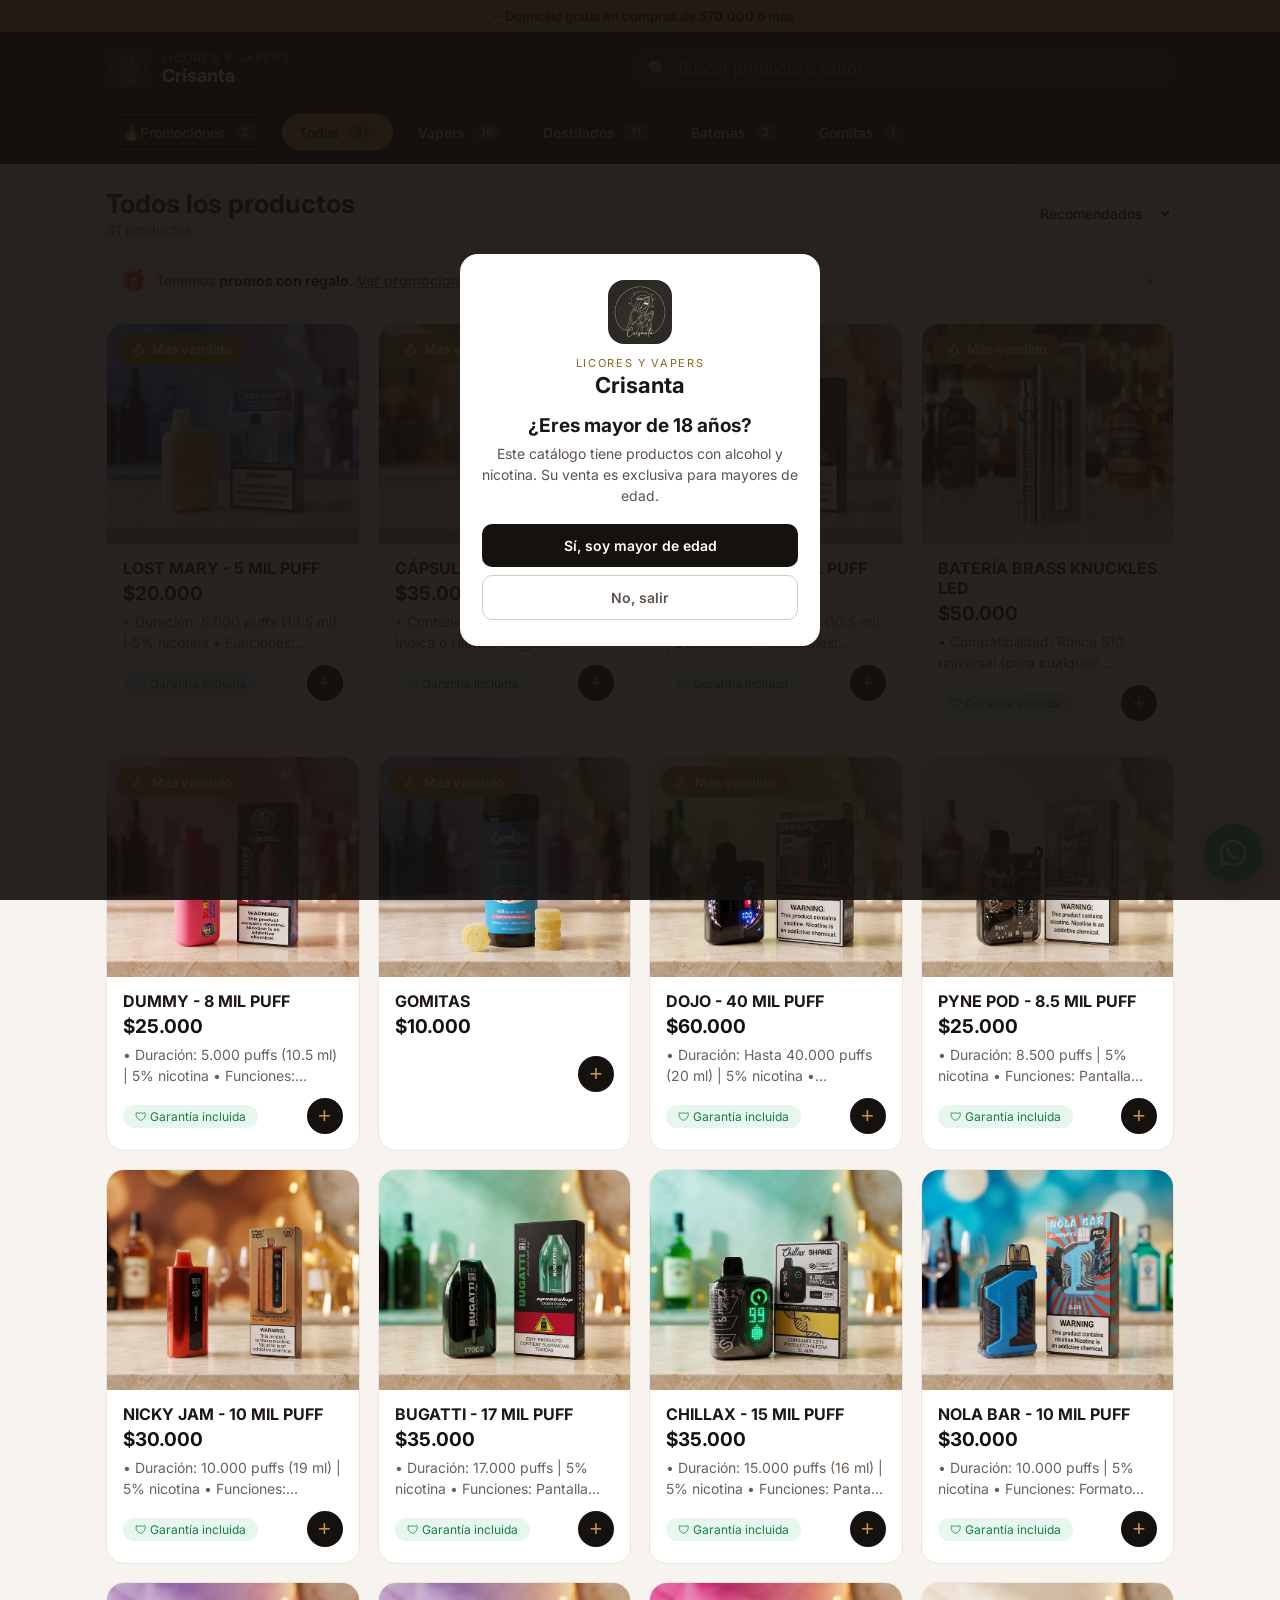
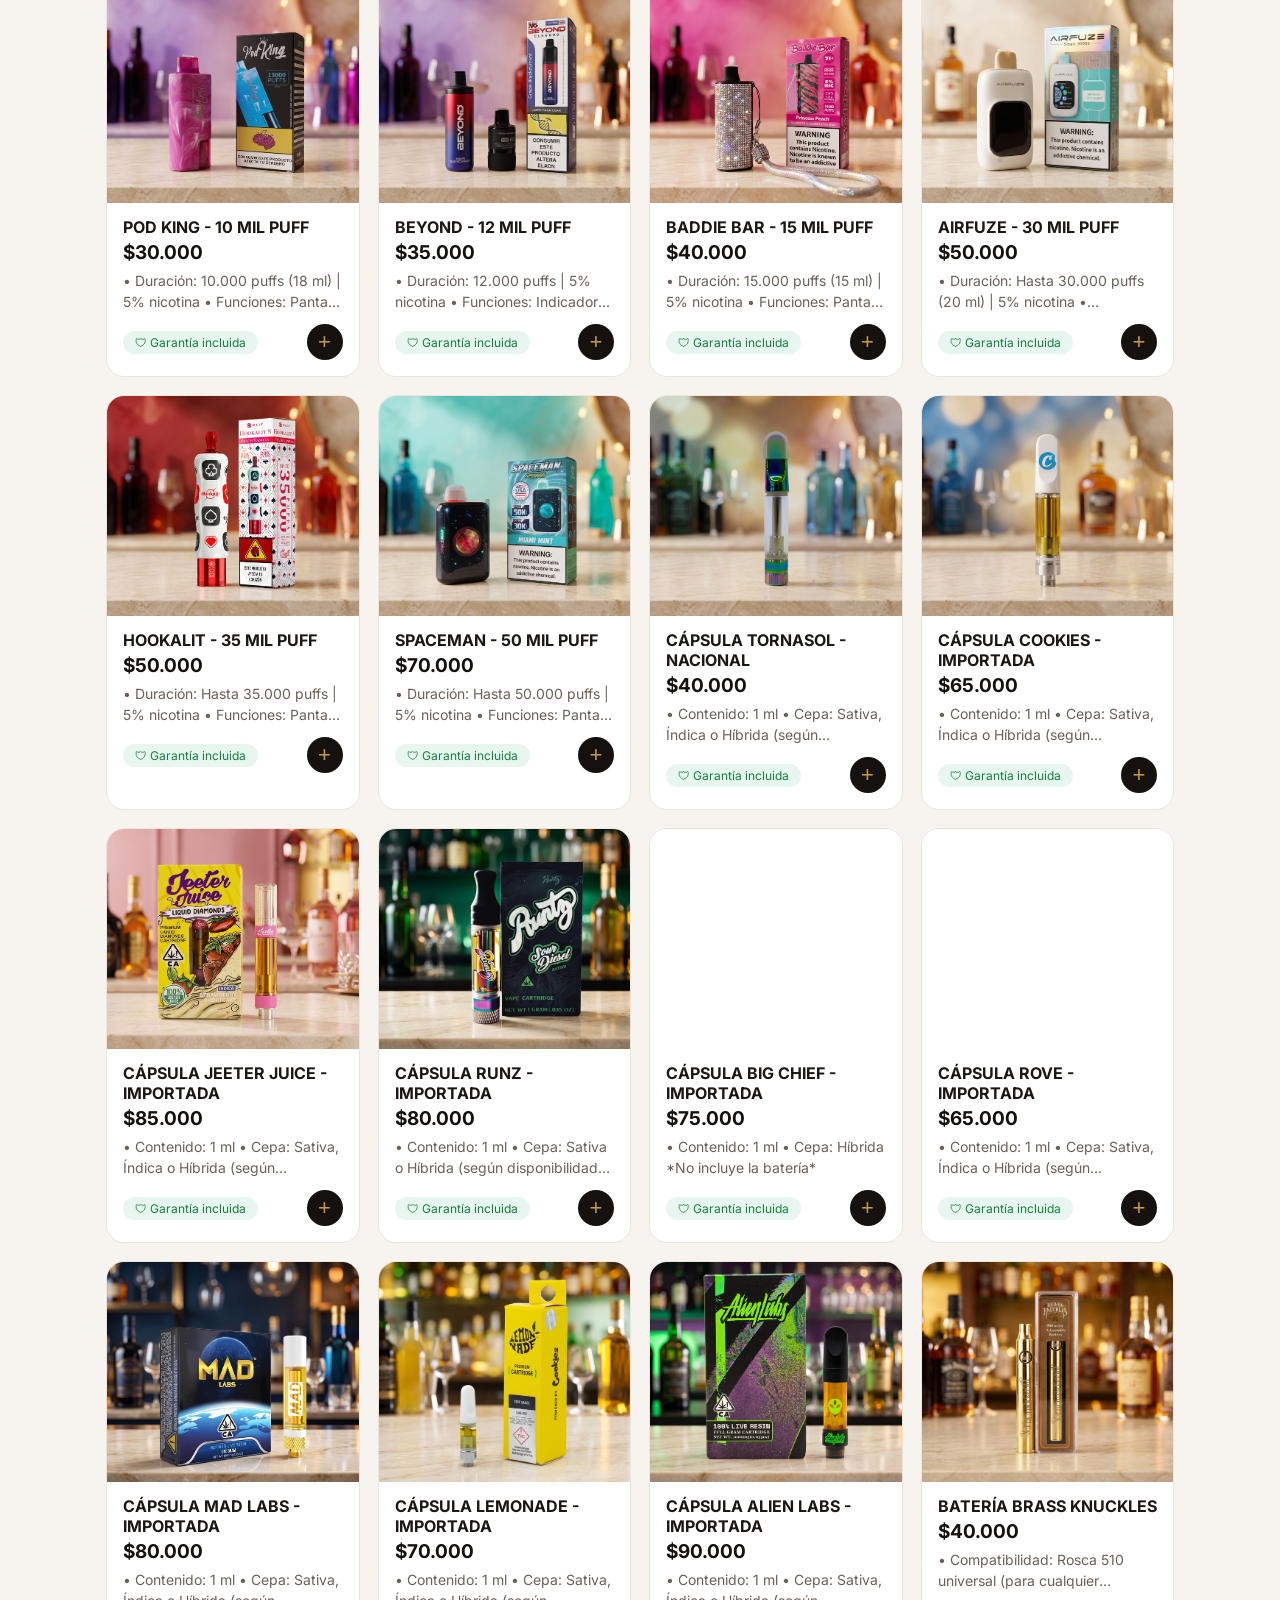
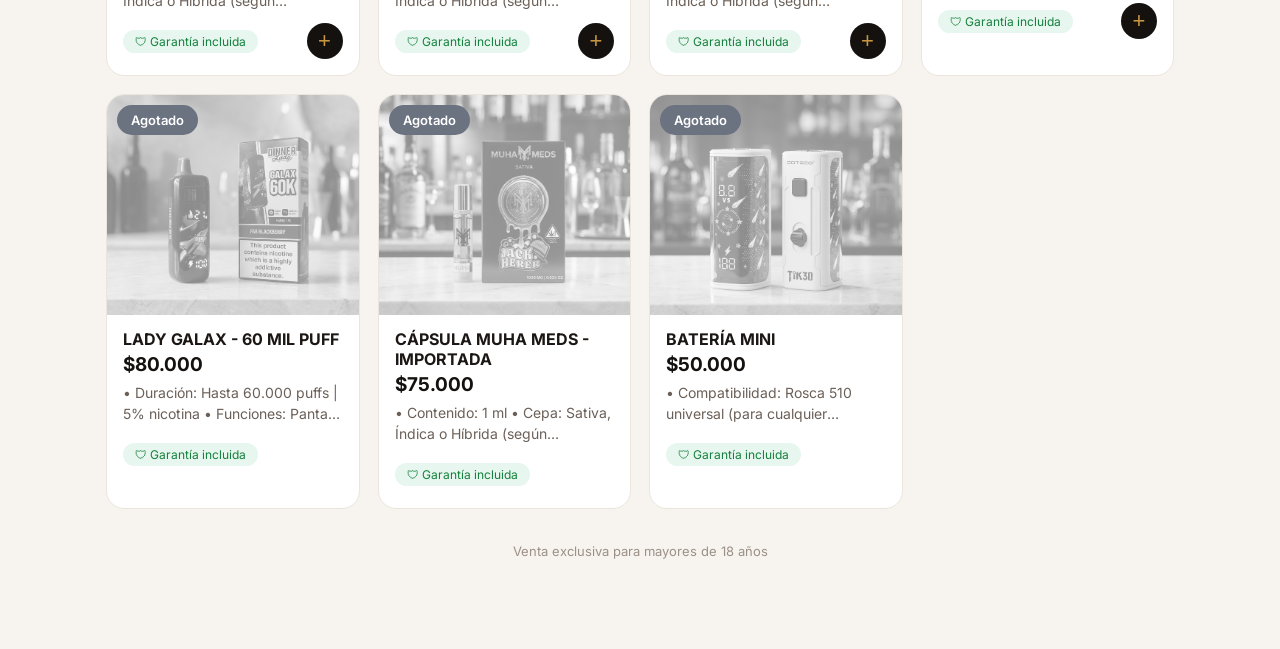
==== commit e14a3ed2: "Update index.html" ====
--- a/index.html
+++ b/index.html
@@ -687,6 +687,7 @@
         "Polvo rosado ácido",
         "Caramelo de frutos rojos"
       ], 
+     etiqueta: "Agotado",
       garantia: true },
 
     // ===== DESTILADOS (CÁPSULAS) =====
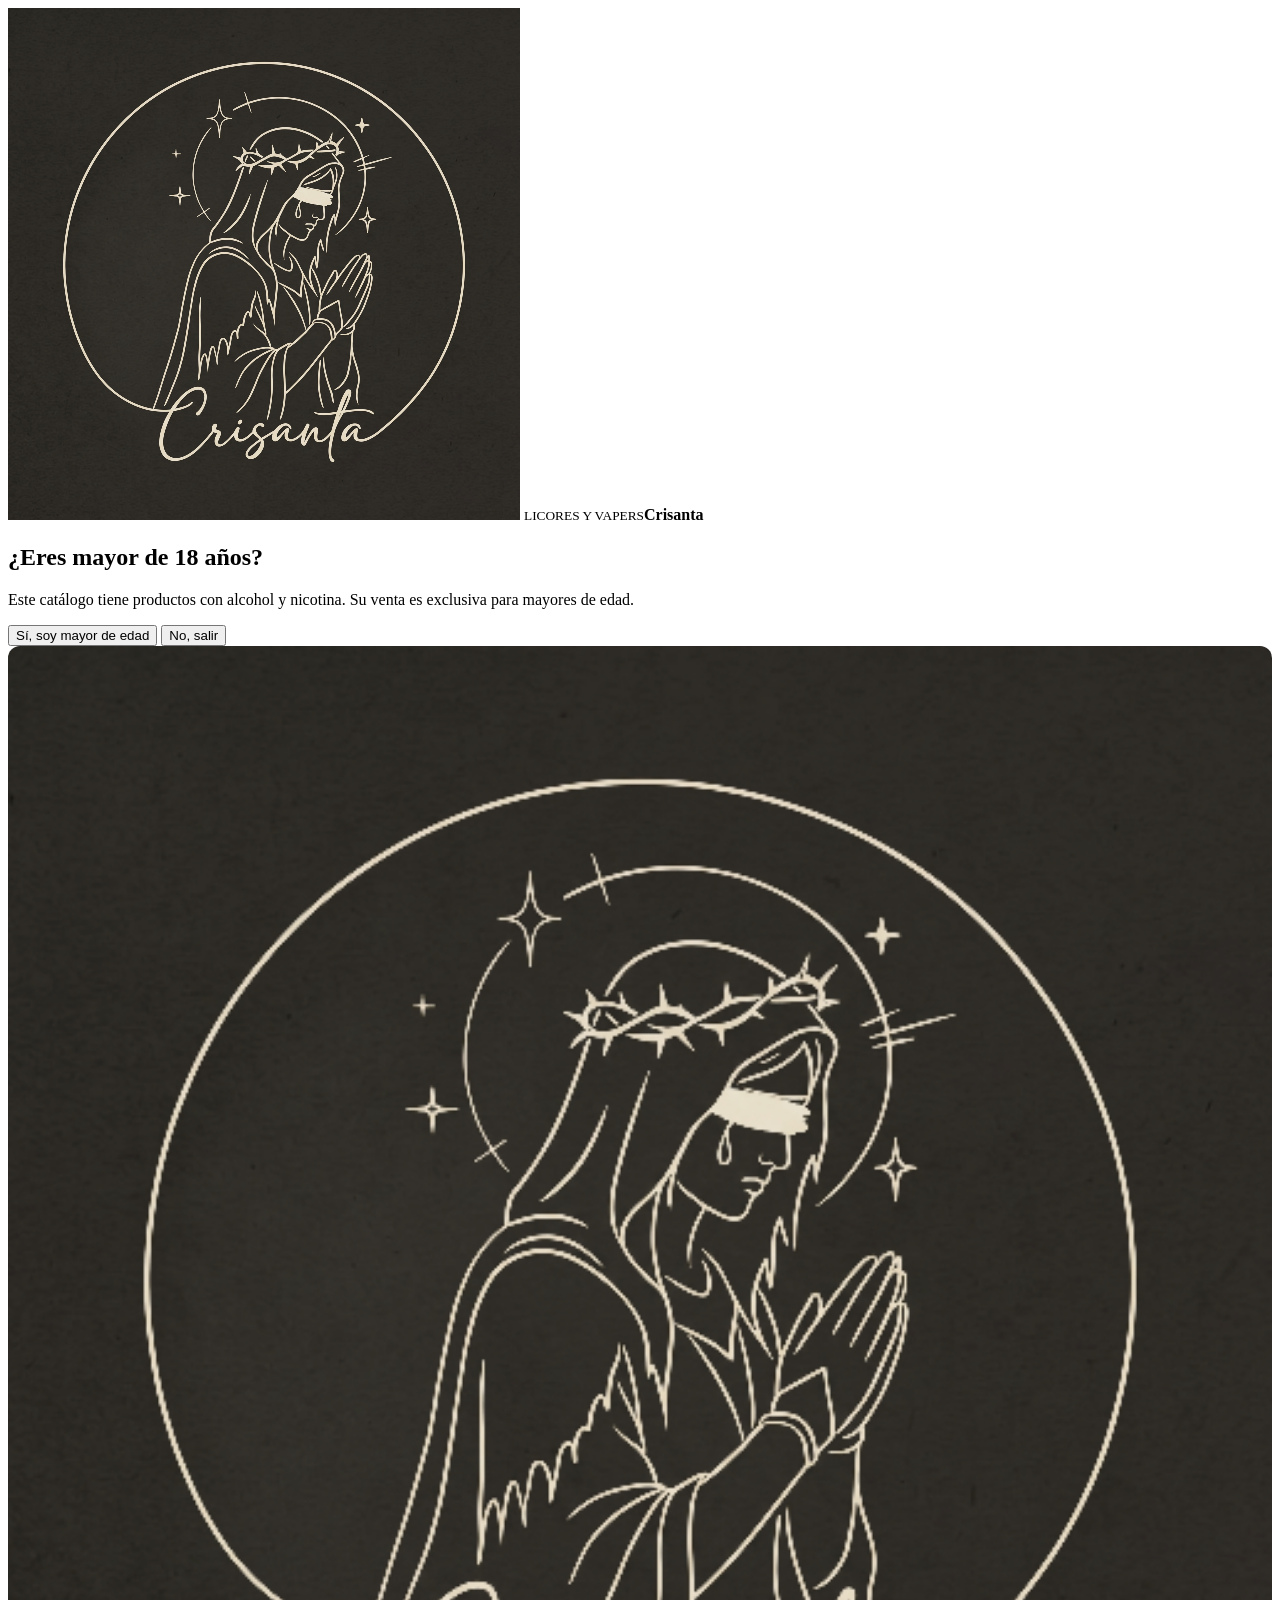
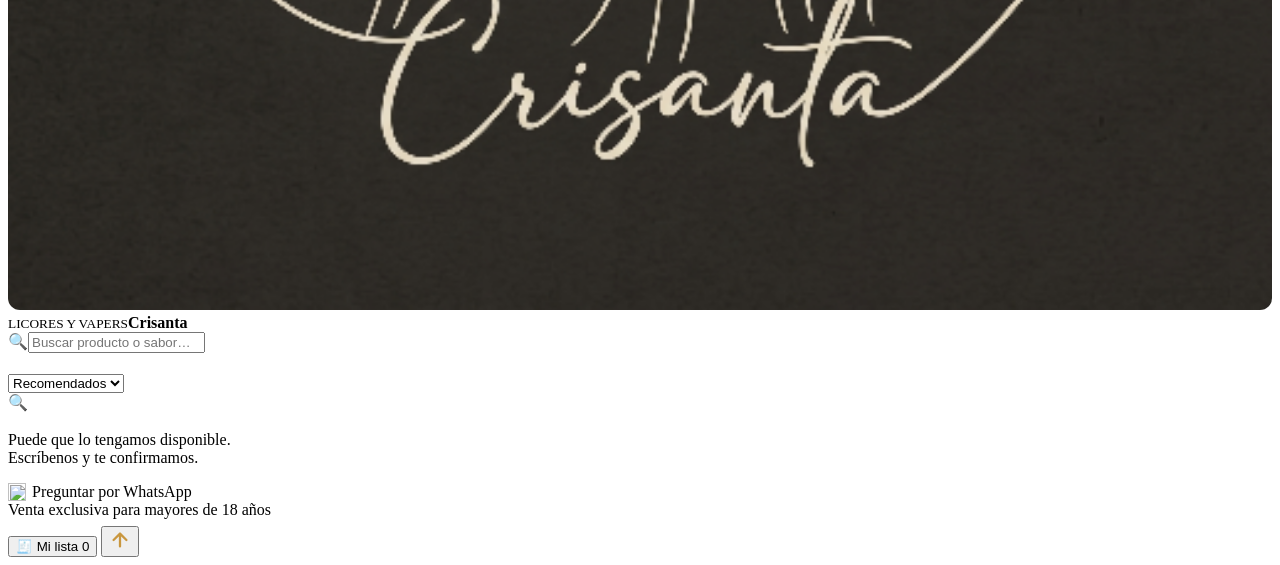
==== commit 4443cd02: "Create index.html" ====
--- a/index.html
+++ b/index.html
@@ -10,245 +10,7 @@
 <meta property="og:image" content="https://duretoncito.github.io/Crisanta-licores-y-vapers/imgfavicon.png.png">
 <meta property="og:type" content="website">
 <link href="https://fonts.googleapis.com/css2?family=Inter:wght@400;500;600;700&display=swap" rel="stylesheet">
-<style>
-  /* ✏️ Colores de la página: cambia estos y se actualiza todo */
-  :root {
-    --oscuro: #14110f;        /* fondo del encabezado */
-    --oscuro-2: #1f1a16;      /* fondo del buscador */
-    --borde-oscuro: #3b3129;  /* bordes del encabezado */
-    --dorado: #c9973f;        /* color principal (acento) */
-    --dorado-oscuro: #8a6420; /* acento para textos */
-    --dorado-suave: #b59a74;  /* textos pequeños del encabezado */
-    --fondo: #f7f4ef;         /* fondo de la página */
-  }
-  * { box-sizing: border-box; }
-  body { margin: 0; font-family: 'Inter', sans-serif; background: var(--fondo); color: #1c1714; }
-  /* Encabezado */
-  .top { background: var(--oscuro); position: sticky; top: 0; z-index: 10; }
-  .bar { max-width: 1100px; margin: auto; padding: 14px 16px; display: flex; gap: 16px; align-items: center; flex-wrap: wrap; }
-  .brand { display: flex; gap: 12px; align-items: center; flex: 1; min-width: 200px; }
-  .logo { width: 44px; height: 44px; border-radius: 12px; background: var(--dorado); display: grid; place-items: center; color: var(--oscuro); font-size: 22px; flex-shrink: 0; }
-  .brand small { display: block; font-size: 11px; letter-spacing: .15em; color: var(--dorado-suave); }
-  .brand b { color: #fff; font-size: 18px; }
-  .search { flex: 1; min-width: 220px; display: flex; align-items: center; gap: 8px; background: var(--oscuro-2);
-            border: 1px solid var(--borde-oscuro); border-radius: 12px; padding: 0 14px; height: 42px; transition: border-color .2s; }
-  .search:focus-within { border-color: var(--dorado); }
-  .search input { background: none; border: none; outline: none; color: #fff; flex: 1; font: inherit; }
-  .pills { max-width: 1100px; margin: auto; padding: 10px 16px 14px; display: flex; gap: 8px; flex-wrap: wrap; }
-  .pill { border-radius: 999px; padding: 8px 16px; font: 500 14px 'Inter'; border: 1px solid var(--borde-oscuro);
-          background: none; color: #d6cbbf; cursor: pointer; display: flex; gap: 8px; align-items: center;
-          transition: background .25s, color .25s, border-color .25s, transform .1s; }
-  .pill.on { background: var(--dorado); color: var(--oscuro); border-color: var(--dorado); }
-  .pill span { font-size: 11px; background: rgba(255,255,255,.15); padding: 2px 8px; border-radius: 999px; }
-  .pill.on span { background: rgba(0,0,0,.15); }
-  /* Botón de Promociones resaltado */
-  .pill.hot { border-color: #dc2626; color: #fca5a5; }
-  .pill.hot.on { background: #dc2626; color: #fff; border-color: #dc2626; }
-  main { max-width: 1100px; margin: auto; padding: 24px 16px; }
-  .head { display: flex; justify-content: space-between; align-items: center; gap: 12px; flex-wrap: wrap; margin-bottom: 18px; }
-  .head h1 { margin: 0; font-size: 26px; }
-  .head span { display: block; margin-top: 2px; color: #7c6f64; font-size: 14px; }
-  .orden { padding: 10px 14px; border: 1px solid #d6cdc2; border-radius: 10px; background: #fff;
-           font: 500 14px 'Inter'; color: #1c1714; cursor: pointer; outline: none; transition: border-color .2s; }
-  .orden:focus { border-color: var(--dorado); }
-  .grid { display: grid; grid-template-columns: repeat(auto-fill, minmax(220px, 1fr)); gap: 18px; }
-  .card { background: #fff; border-radius: 18px; overflow: hidden; cursor: pointer; border: 1px solid #ebe5dc;
-          transition: transform .25s, box-shadow .25s; position: relative; animation: aparecer .45s ease backwards; }
-  .card:hover { transform: translateY(-4px); box-shadow: 0 10px 24px rgba(20,17,15,.08); }
-  /* Fotos con carga suave */
-  .foto { height: 220px; background: #fff; }
-  .foto.cargando, .galeria.cargando { background: linear-gradient(90deg, #f3eee7 25%, #faf7f2 50%, #f3eee7 75%);
-                                      background-size: 200% 100%; animation: cargando 1.2s linear infinite; }
-  .foto img { width: 100%; height: 220px; object-fit: cover; display: block; opacity: 0; transition: opacity .45s ease; }
-  .foto.lista img { opacity: 1; }
-  .card.agotado .foto.lista img { opacity: .45; filter: grayscale(1); }
-  .etiqueta { position: absolute; top: 10px; left: 10px; color: #fff; font-size: 13px; font-weight: 600; padding: 7px 14px; border-radius: 999px; overflow: hidden; display: flex; align-items: center; gap: 6px; }
-  .nfotos { position: absolute; top: 10px; right: 10px; background: rgba(20,17,15,.75); color: #fff; font-size: 12px; font-weight: 500; padding: 3px 9px; border-radius: 999px; }
-  .info { padding: 14px 16px 16px; }
-  .info h3 { margin: 0 0 4px; font-size: 16px; text-transform: uppercase; }
-  .info p { margin: 0 0 12px; font-size: 14px; color: #6b6058; line-height: 1.5;
-            display: -webkit-box; -webkit-line-clamp: 2; -webkit-box-orient: vertical; overflow: hidden; }
-  .info-foot { display: flex; align-items: center; gap: 8px; min-height: 36px; }
-  .mas { margin-left: auto; width: 36px; height: 36px; border-radius: 50%; border: none; background: var(--oscuro);
-         color: var(--dorado); font-size: 22px; line-height: 1; cursor: pointer; flex-shrink: 0; transition: background .2s, transform .1s; }
-  .mas:hover { background: var(--oscuro-2); }
-  .precio { font-size: 19px; font-weight: 700; color: var(--oscuro); margin: 0 0 6px; display: flex; gap: 8px; align-items: baseline; }
-  .precio small { font-size: 12px; font-weight: 500; color: #7c6f64; }
-  .precio s { font-size: 13px; font-weight: 400; color: #9c9087; }
-  .precio.consultar { font-size: 14px; font-weight: 600; color: var(--dorado-oscuro); }
-  .ahorro { display: inline-block; font-size: 12px; font-weight: 600; background: #e7f6ee; color: #15803d; padding: 3px 10px; border-radius: 999px; margin: 0 0 10px; }
-  .badge { font-size: 12px; background: #e7f6ee; color: #15803d; padding: 4px 12px; border-radius: 999px; }
-  .tag { color: #fff; font-size: 13px; font-weight: 600; padding: 6px 12px; border-radius: 999px; position: relative; overflow: hidden; display: inline-flex; align-items: center; gap: 6px; }
-  .m-tags { display: flex; gap: 6px; flex-wrap: wrap; margin-bottom: 8px; }
-  /* Brillo en etiquetas */
-  .brilla::after { content: ""; position: absolute; top: 0; left: -60%; width: 40%; height: 100%;
-                   background: linear-gradient(120deg, transparent, rgba(255,255,255,.6), transparent);
-                   animation: destello 3.5s ease-in-out infinite; }
-  .vacio { display: none; text-align: center; padding: 50px 20px; background: #fff; border: 1px solid #ebe5dc; border-radius: 18px;
-           animation: aparecer .4s ease backwards; }
-  .vacio-icono { font-size: 36px; }
-  .vacio h3 { margin: 10px 0 6px; font-size: 19px; }
-  .vacio p { color: #6b6058; margin: 0 0 20px; line-height: 1.5; }
-  .vacio-btn { display: inline-block; padding: 12px 22px; border-radius: 10px; text-decoration: none; font: 500 14px 'Inter'; }
-  /* Avisos de promociones con regalo */
-  .nota { display: flex; gap: 10px; align-items: center; background: #faf3e6; border: 1px solid #efe3cc; border-radius: 12px;
-          padding: 10px 10px 10px 14px; margin-bottom: 16px; font-size: 14px; color: #5c524b; line-height: 1.45; animation: aparecer .35s ease backwards; }
-  .nota-icono { font-size: 20px; flex-shrink: 0; display: grid; place-items: center; }
-  .nota-texto { flex: 1; }
-  .nota-texto b { color: #1c1714; }
-  .nota-texto a { color: var(--dorado-oscuro); font-weight: 600; }
-  .nota-x { border: none; background: none; color: #9c9087; font-size: 15px; cursor: pointer; padding: 4px 6px; flex-shrink: 0; transition: transform .2s; }
-  .nota-x:hover { transform: rotate(90deg); }
-  .regalos { background: #fff; border: 1px solid var(--dorado); border-radius: 16px; padding: 14px 16px; margin-bottom: 18px; animation: aparecer .35s ease backwards; }
-  .regalos h3 { margin: 0 0 4px; font-size: 16px; color: var(--dorado-oscuro); }
-  .regalo { display: flex; gap: 12px; align-items: center; padding: 10px 0; font-size: 14px; color: #5c524b; line-height: 1.45; }
-  .regalo + .regalo { border-top: 1px solid #f0ebe3; }
-  .regalo b { color: #1c1714; }
-  .regalo-icono { width: 34px; height: 34px; border-radius: 50%; background: #faf3e6; display: grid; place-items: center; flex-shrink: 0; font-size: 17px; }
-  .regalos-nota { font-size: 12px; color: #9c9087; margin: 4px 0 0; }
-  /* Ventana del producto */
-  dialog { border: none; border-radius: 18px; padding: 0; max-width: 440px; width: 92%; max-height: 92vh; overflow-y: auto; }
-  dialog::backdrop { background: rgba(0,0,0,.55); }
-  dialog[open] { animation: entrar .3s cubic-bezier(.2,.8,.3,1); }
-  dialog[open]::backdrop { animation: oscurecer .3s ease; }
-  dialog.cerrando { animation: salir .21s ease forwards; }
-  dialog.cerrando::backdrop { animation: aclarar .21s ease forwards; }
-  dialog.cambio .galeria, dialog.cambio .thumbs, dialog.cambio .m { animation: aparecer .35s ease backwards; }
-  .galeria { position: relative; touch-action: pan-y; background: #fff; }
-  #m-img { width: 100%; height: 280px; object-fit: cover; display: block; user-select: none; opacity: 0; transition: opacity .35s ease; }
-  .galeria.lista #m-img { opacity: 1; }
-  .flecha { position: absolute; top: 50%; transform: translateY(-50%); width: 36px; height: 36px; border-radius: 50%; border: none;
-            background: rgba(255,255,255,.95); box-shadow: 0 2px 8px rgba(0,0,0,.15); font-size: 22px; cursor: pointer;
-            place-items: center; color: #1c1714; transition: transform .1s; }
-  .flecha:active { transform: translateY(-50%) scale(.9); }
-  .flecha.izq { left: 10px; }
-  .flecha.der { right: 10px; }
-  .cerrar-x { position: absolute; top: 10px; right: 10px; width: 36px; height: 36px; border-radius: 50%; border: none;
-              background: rgba(255,255,255,.95); box-shadow: 0 2px 8px rgba(0,0,0,.15); font-size: 16px; cursor: pointer; z-index: 2;
-              transition: transform .2s; }
-  .cerrar-x:hover { transform: rotate(90deg); }
-  .thumbs { display: flex; gap: 8px; padding: 0 20px; overflow-x: auto; }
-  .thumbs img { width: 58px; height: 58px; flex-shrink: 0; object-fit: contain; padding: 4px;
-                border: 2px solid #ebe5dc; border-radius: 10px; cursor: pointer; background: #fff; transition: border-color .2s, transform .1s; }
-  .thumbs img.on { border-color: var(--dorado); }
-  .m { padding: 16px 20px 20px; }
-  .m h2 { margin: 0 0 4px; text-transform: uppercase; font-size: 20px; }
-  .m p { color: #5c524b; line-height: 1.6; }
-  #m-desc { white-space: pre-line; }
-  #m-precio.cambia { animation: precioCambio .3s ease; }
-  .sec-titulo { font-weight: 700; font-size: 14px; margin: 18px 0 8px; color: #1c1714 !important; }
-  .ayuda { margin: -4px 0 8px; font-size: 13px; color: #9c9087 !important; }
-  .ayuda.alerta { color: #dc2626 !important; font-weight: 600; animation: sacudir .4s ease; }
-  .opciones { display: flex; flex-wrap: wrap; gap: 8px; }
-  .opcion { padding: 8px 14px; border-radius: 10px; border: 1px solid #d6cdc2; background: #fff; font: 500 14px 'Inter'; cursor: pointer; color: #1c1714;
-            transition: background .2s, border-color .2s, box-shadow .2s, transform .1s; }
-  .opcion.on { border-color: var(--dorado); background: #faf3e6; box-shadow: inset 0 0 0 1px var(--dorado); }
-  .sabores { display: flex; flex-wrap: wrap; gap: 6px; }
-  .sabor { font: 500 13px 'Inter'; background: #f6ecd9; color: #7a5418; padding: 6px 13px; border-radius: 999px; border: none; cursor: pointer;
-           transition: background .2s, color .2s, transform .1s; }
-  .sabor.on { background: var(--dorado); color: var(--oscuro); }
-  .sabor-desc { display: none; margin-top: 10px; background: #faf6ee; border: 1px solid #efe3cc; border-radius: 12px;
-                padding: 10px 12px; font-size: 14px; color: #5c524b; line-height: 1.5; animation: aparecer .3s ease backwards; }
-  .btns { display: flex; gap: 10px; margin-top: 18px; }
-  .btns a, .btns button { flex: 1; padding: 12px; border-radius: 10px; font: 600 14px 'Inter'; text-align: center; cursor: pointer; text-decoration: none;
-                          transition: background .2s, transform .1s, filter .2s; }
-  .btns a:hover { filter: brightness(1.05); }
-  .agregar { background: var(--oscuro); color: #fff; border: none; }
-  .agregar.ok { background: #15803d; }
-  .agregar:disabled { opacity: .45; cursor: not-allowed; }
-  .wa { background: #22c55e; color: #fff; border: none; }
-  .rel { display: grid; grid-template-columns: repeat(3, 1fr); gap: 8px; }
-  .rel-item { border: 1px solid #ebe5dc; border-radius: 12px; overflow: hidden; cursor: pointer; background: #fff; transition: transform .2s, border-color .2s; }
-  .rel-item:hover { transform: translateY(-2px); border-color: var(--dorado); }
-  .rel-item img { width: 100%; height: 80px; object-fit: contain; padding: 6px; display: block; }
-  .rel-item div { padding: 6px 8px 8px; }
-  .rel-item b { font-size: 11px; line-height: 1.3; text-transform: uppercase; display: -webkit-box; -webkit-line-clamp: 2; -webkit-box-orient: vertical; overflow: hidden; }
-  .rel-item span { font-size: 12px; color: var(--dorado-oscuro); font-weight: 600; }
-  /* Lista de consulta */
-  .btn-lista { position: fixed; left: 18px; bottom: 18px; height: 52px; padding: 0 18px; border-radius: 999px; border: none;
-               background: var(--oscuro); color: #fff; font: 600 15px 'Inter'; display: none; align-items: center; gap: 8px;
-               box-shadow: 0 6px 18px rgba(0,0,0,.25); cursor: pointer; z-index: 20; animation: aparecer .3s ease backwards; }
-  .btn-lista.pop { animation: pop .4s ease; }
-  .btn-lista span { background: var(--dorado); color: var(--oscuro); min-width: 24px; height: 24px; border-radius: 999px;
-                    display: grid; place-items: center; font-size: 13px; padding: 0 6px; }
-  .lista-dlg { padding: 20px; }
-  .lista-head { display: flex; justify-content: space-between; align-items: center; margin-bottom: 6px; }
-  .lista-head h2 { margin: 0; font-size: 20px; }
-  .x { width: 36px; height: 36px; border-radius: 50%; border: 1px solid #e5ddd2; background: #fff; cursor: pointer; font-size: 15px; transition: transform .2s; }
-  .x:hover { transform: rotate(90deg); }
-  .item { display: flex; justify-content: space-between; align-items: center; gap: 10px; padding: 12px 0; border-bottom: 1px solid #f0ebe3; }
-  .item-info b { display: block; font-size: 14px; }
-  .item-info span { font-size: 13px; color: #7c6f64; }
-  .cant { display: flex; align-items: center; gap: 8px; flex-shrink: 0; }
-  .cant button { width: 30px; height: 30px; border-radius: 50%; border: 1px solid #d6cdc2; background: #fff; font-size: 16px; cursor: pointer; transition: transform .1s; }
-  .lista-total { display: flex; justify-content: space-between; font-weight: 700; font-size: 16px; padding: 14px 0 4px; }
-  .lista-nota { font-size: 12px; color: #9c9087; margin: 4px 0 14px; }
-  .lista-enviar { display: block; text-align: center; padding: 13px; border-radius: 12px; text-decoration: none; font: 600 15px 'Inter'; transition: filter .2s, transform .1s; }
-  .lista-enviar:hover { filter: brightness(1.05); }
-  .lista-vaciar { display: block; width: 100%; margin-top: 8px; background: none; border: none; color: #9c9087; font: 500 13px 'Inter'; cursor: pointer; padding: 8px; }
-  .toast { position: fixed; left: 50%; bottom: 84px; transform: translateX(-50%) translateY(20px); background: var(--oscuro); color: #fff;
-           padding: 10px 18px; border-radius: 999px; font-size: 14px; opacity: 0; transition: all .25s; z-index: 30; pointer-events: none; }
-  .toast.ver { opacity: 1; transform: translateX(-50%); }
-  .flotante { position: fixed; right: 18px; bottom: 18px; width: 58px; height: 58px; border-radius: 50%; background: #25d366;
-              display: grid; place-items: center; box-shadow: 0 6px 18px rgba(0,0,0,.25); z-index: 20; transition: transform .2s; }
-  .flotante:hover { transform: scale(1.08); }
-  .arriba { position: fixed; right: 25px; bottom: 88px; width: 44px; height: 44px; border-radius: 50%;
-            background: var(--oscuro); border: 1px solid var(--borde-oscuro); display: grid; place-items: center;
-            cursor: pointer; box-shadow: 0 4px 14px rgba(0,0,0,.25); z-index: 20;
-            opacity: 0; pointer-events: none; transform: translateY(10px); transition: all .25s; }
-  .arriba.ver { opacity: 1; pointer-events: auto; transform: none; }
-  footer { text-align: center; font-size: 13px; color: #9c9087; padding: 10px 0 90px; }
-  /* Efecto de presionar en los botones */
-  .pill:active, .opcion:active, .sabor:active, .mas:active, .thumbs img:active,
-  .btns a:active, .btns button:active:not(:disabled), .cant button:active, .lista-enviar:active { transform: scale(.94); }
-  /* Animaciones */
-  @keyframes aparecer     { from { opacity: 0; transform: translateY(14px); } }
-  @keyframes entrar       { from { opacity: 0; transform: translateY(24px) scale(.97); } }
-  @keyframes salir        { to   { opacity: 0; transform: translateY(16px) scale(.97); } }
-  @keyframes oscurecer    { from { opacity: 0; } }
-  @keyframes aclarar      { to   { opacity: 0; } }
-  @keyframes pop          { 50% { transform: scale(1.12); } }
-  @keyframes sacudir      { 25% { transform: translateX(-4px); } 75% { transform: translateX(4px); } }
-  @keyframes cargando     { from { background-position: 200% 0; } to { background-position: -200% 0; } }
-  @keyframes destello     { 0% { left: -60%; } 30%, 100% { left: 130%; } }
-  @keyframes precioCambio { from { opacity: 0; transform: translateY(-6px); } }
-  /* Si la persona tiene activado "reducir movimiento" en su celular, se quitan las animaciones */
-  @media (prefers-reduced-motion: reduce) {
-    *, *::before, *::after, dialog::backdrop { animation: none !important; transition: none !important; }
-  }
-  /* Barra de desplazamiento: solo visible al moverse */
-  html { scrollbar-width: thin; scrollbar-color: transparent transparent; transition: scrollbar-color .3s; }
-  html.moviendo { scrollbar-color: rgba(20,17,15,.35) transparent; }
-  html::-webkit-scrollbar { width: 8px; }
-  html::-webkit-scrollbar-track { background: transparent; }
-  html::-webkit-scrollbar-thumb { background: transparent; border-radius: 999px; }
-  html.moviendo::-webkit-scrollbar-thumb { background: rgba(20,17,15,.35); }
-  /* Franja de avisos (domicilio gratis y promociones) */
-  .aviso { background: var(--dorado); color: var(--oscuro); text-align: center; font: 600 13px 'Inter'; padding: 8px 16px; transition: opacity .3s; }
-  .aviso.link { cursor: pointer; }
-  .aviso.oculto { opacity: 0; }
-  .lista-envio { font-size: 13px; background: #faf3e6; border: 1px solid #efe3cc; border-radius: 10px; padding: 10px 12px; margin: 10px 0 4px; color: #5c524b; }
-  .lista-envio.ok { background: #e7f6ee; border-color: #bbe5cc; color: #15803d; font-weight: 600; }
-  .lista-envio:empty { display: none; }
-  .barra { height: 6px; background: #efe3cc; border-radius: 999px; margin-top: 8px; overflow: hidden; }
-  .barra i { display: block; height: 100%; background: var(--dorado); border-radius: 999px; transition: width .3s; }
-  /* Aviso de mayoría de edad (+18) */
-  .edad { position: fixed; inset: 0; z-index: 100; background: rgba(20,17,15,.92); display: none;
-          align-items: center; justify-content: center; padding: 16px; }
-  .edad.ver { display: flex; animation: oscurecer .3s ease; }
-  .edad-caja { background: #fff; border-radius: 18px; padding: 26px 22px; max-width: 360px; width: 100%; text-align: center;
-               animation: entrar .3s cubic-bezier(.2,.8,.3,1); }
-  .edad-logo { width: 64px; height: 64px; border-radius: 16px; object-fit: cover; display: block; margin: 0 auto 12px; }
-  .edad-caja small { display: block; font-size: 11px; letter-spacing: .15em; color: var(--dorado-oscuro); }
-  .edad-caja b { display: block; font-size: 22px; margin: 2px 0 16px; }
-  .edad-caja h2 { margin: 0 0 6px; font-size: 19px; }
-  .edad-caja p { margin: 0 0 18px; font-size: 14px; color: #5c524b; line-height: 1.5; }
-  .edad-si, .edad-no { display: block; width: 100%; padding: 13px; border-radius: 10px; font: 600 14px 'Inter'; cursor: pointer; transition: transform .1s; }
-  .edad-si { background: var(--oscuro); color: #fff; border: none; margin-bottom: 8px; }
-  .edad-no { background: #fff; color: #5c524b; border: 1px solid #d6cdc2; }
-  .edad-si:active, .edad-no:active { transform: scale(.96); }
-  body.bloqueado { overflow: hidden; }
-</style>
+<link rel="stylesheet" href="estilos.css">
 </head>
 <body>
 <!-- Aviso de mayoría de edad (+18) -->
@@ -355,983 +117,9 @@
   <a id="lista-wa" class="wa lista-enviar" target="_blank"><img src="https://api.iconify.design/akar-icons/whatsapp-fill.svg?color=%23ffffff" width="18" height="18" alt="" style="vertical-align:-4px;margin-right:6px">Enviar lista por WhatsApp</a>
   <button id="lista-vaciar" class="lista-vaciar">Vaciar lista</button>
 </dialog>
-<script>
-  // ✏️ Tu número con indicativo 57, sin + ni espacios
-  const WHATSAPP = "573244847215";
-  // ✏️ Mensaje del botón flotante
-  const MENSAJE_GENERAL = "Hola, me interesa realizar un pedido";
-  // ✏️ Monto mínimo para domicilio gratis
-  const DOMICILIO_GRATIS = 70000;
-  // ✏️ Mensaje de la franja que lleva a Promociones
-  const MENSAJE_PROMOS = "🔥 Mira nuestras promociones";
-  // ✏️ Días que se recuerda el "Sí, soy mayor de edad" (después vuelve a preguntar)
-  const DIAS_EDAD = 30;
 
-  // ✏️ ====== INTERRUPTOR DE PROMOCIONES ======
-  //    true  = se muestran los combos y los avisos de regalo
-  //    false = se ocultan TODOS de una vez (no se borra nada)
-  const PROMOS_ACTIVAS = true;
-
-  // ✏️ Promos de regalo (avisos informativos, no se agregan a la lista)
-  //    activa:  true = se muestra / false = se oculta
-  //    seccion: en qué sección sale el aviso pequeño ("Vapers", "Destilados", "Baterías"...)
-  //    icono:   un emoji, o una imagen de Iconify entre comillas simples ' '
-  //    texto:   lo que esté entre <b> y </b> sale en negrita
-  const REGALOS = [
-    { activa: true, seccion: "Vapers",
-      icono: '<img src="https://api.iconify.design/noto-v1/candy.svg" width="20" height="20" alt="">',
-      texto: "Compra <b>2 vapers</b> de cualquier referencia y llévate <b>una gomita gratis</b>." },
-    { activa: true, seccion: "Destilados",
-      icono: '<img src="https://api.iconify.design/akar-icons/vape-kit.svg?color=%23c9973f" width="20" height="20" alt="">',
-      texto: "Compra <b>1 cápsula nacional + 1 importada</b> y recibe gratis <b>2 gomitas o 1 vaper de 5K puff</b>." },
-  ];
-
-  // ✏️ Orden de las secciones (las que no tengan productos no aparecen)
-  const ORDEN = [ "Vapers", "Destilados", "Baterías", "Gomitas", "Licores", "Cervezas" ];
-  // ✏️ Nombre de la sección automática de promociones
-  const PROMO = "🔥Promociones";
-  // ✏️ Etiquetas disponibles y su color
-  const ETIQUETAS = {
-    "Nuevo": "#2563eb",
-    "Más vendido": "#b07d2a",
-    "Promoción": "#dc2626",
-    "Agotado": "#6b7280",
-  };
-  // ✏️ Etiquetas que tienen brillo animado
-  const BRILLAN = ["Promoción", "Nuevo"];
-  // ✏️ Prioridad en "Recomendados": las etiquetas de arriba salen primero
-  const PRIORIDAD = ["Más vendido", "Promoción", "Nuevo"];
-  // ✏️ Días que un producto sale como "Nuevo" desde su fecha de llegada (llego)
-  const DIAS_NUEVO = 20;
-  // ✏️ Iconos de las etiquetas (se dibujan al lado del texto)
-  const svg = d => `<svg viewBox="0 0 24 24" width="15" height="15" fill="none" stroke="currentColor" stroke-width="2.2" stroke-linecap="round" stroke-linejoin="round" style="flex-shrink:0">${d}</svg>`;
-  const ICONOS = {
-    "Nuevo": svg('<polygon points="12 2 15.09 8.26 22 9.27 17 14.14 18.18 21.02 12 17.77 5.82 21.02 7 14.14 2 9.27 8.91 8.26 12 2"/>'),
-    "Más vendido": svg('<path d="M8.5 14.5A2.5 2.5 0 0 0 11 12c0-1.38-.5-2-1-3-1.072-2.143-.224-4.054 2-6 .5 2.5 2 4.9 4 6.5 2 1.6 3 3.5 3 5.5a7 7 0 1 1-14 0c0-1.153.433-2.294 1-3a2.5 2.5 0 0 0 2.5 2.5z"/>'),
-    "Promoción": svg('<line x1="19" y1="5" x2="5" y2="19"/><circle cx="6.5" cy="6.5" r="2.5"/><circle cx="17.5" cy="17.5" r="2.5"/>'),
-    "Agotado": ""
-  };
-  const textoEtiqueta = e => (ICONOS[e] || "") + e;
-  // ✏️ Tus productos
-  //    precio:         número sin puntos ni $  -> precio: 45000
-  //                    (si no lo pones, sale "Consultar precio")
-  //    precioAntes:    opcional, precio tachado (si es mayor, sale "Ahorras $...")
-  //    presentaciones: opcional, opciones con su propio precio:
-  //                    presentaciones: [ { nombre: "375 ml", precio: 35000 },
-  //                                      { nombre: "750 ml", precio: 65000, precioAntes: 75000 } ]
-  //                    (si lo usas, no hace falta poner "precio")
-  //    tituloOpciones: opcional, texto encima de las opciones (si no, dice "Presentación")
-  //    etiqueta:       opcional -> "Nuevo", "Más vendido", "Promoción" o "Agotado"
-  //    llego:          opcional, fecha de llegada (año-mes-día) -> llego: "2026-10-15"
-  //                    sale como "Nuevo" durante DIAS_NUEVO días y luego se quita sola
-  //    imagen:         una foto  -> imagen: "foto.jpg"
-  //    imagenes:       varias    -> imagenes: ["foto1.jpg", "foto2.jpg"]
-  //    sabores:        opcional. Solo el nombre -> "Uva"
-  //                    o con descripción        -> { nombre: "Mango", desc: "A qué sabe" }
-  //    garantia:       true -> muestra "Garantía incluida"
-  //    activa:         false -> oculta el producto sin borrarlo
-  //    combo:          true -> solo sale en Promociones y al buscar (no en "Todos" ni en las secciones)
-  //    El orden de la lista es el orden en "Recomendados" (los que tienen etiqueta suben primero)
-  const catalogo = [
-    // ===== MÁS VENDIDOS (salen primero, mezclados entre secciones) =====
-    { nombre: "LOST MARY - 5 MIL PUFF", categoria: "Vapers", precio: 20000,
-      imagenes: ["vaposimg/lostmary1.jpg"], descripcion: `• Duración: 5.000 puffs (13.5 ml) | 5% nicotina
-• Funciones: Diseño "gordito" compacto, discreto y de activación automática al inhalar
-• Resistencia: Malla (Mesh Coil) de calada suave que mantiene el sabor sin quemarse
-• Batería: 500 mAh recargable (puerto Tipo-C)`,
-      etiqueta: "Más vendido",
-      sabores: [
-        "Limonada negra",
-        "Banana con frambuesa",
-        "Nube de arándanos",
-        "Rosa y ciruela ácida",
-        "Kiwi con arándanos",
-        "Mango con pitaya",
-        "Helado de melocotón",
-        "Sueño de Mary",
-        "Mora con fresa",
-        "Banana split",
-        "Limonada de sandía y kiwi",
-        "Uva verde helada",
-        "Menta negra",
-        "Frambuesa helada"
-      ], 
-      garantia: true },
-
-    { nombre: "CÁPSULA - NACIONAL", categoria: "Destilados", precio: 35000,
-      imagenes: ["vaposimg/nacional1.jpg"], descripcion: `• Contenido: 1 ml
-• Cepa: Sativa, Índica o Híbrida (según disponibilidad)
- *No incluye la batería*`,
-      etiqueta: "Más vendido",
-      sabores: [], garantia: true },
-
-    { nombre: "DEATH ROW - 5 MIL PUFF", categoria: "Vapers", precio: 20000,
-      imagenes: ["vaposimg/deathrow1.jpg"], descripcion: `• Duración: 5.000 puffs (10.5 ml) | 5% nicotina
-• Funciones: Cuerpo de color metálico brillante, ligero y con boquilla ergonómica
-• Resistencia: Malla (Mesh Coil) para un golpe de garganta firme y buen vapor
-• Batería: 650 mAh recargable (puerto Tipo-C)`,
-      etiqueta: "Más vendido",
-      sabores: [
-        "Bomba de mandarina",
-        "Menta",
-        "Fresa con melocotón",
-        "Menta y arándanos",
-        "Frambuesa azul",
-        "Sandía dulce",
-        "Melocotón",
-        "Menta negra",
-        "Cola helada",
-        "Mango, melocotón y sandía",
-        "Sin sabor",
-        "Caramelo",
-        "Bayas silvestres"
-      ], 
-      garantia: true },
-
-    { nombre: "BATERÍA BRASS KNUCKLES LED", categoria: "Baterías", precio: 50000,
-      imagenes: ["vaposimg/brassknucklesled1.jpg"], descripcion: `• Compatibilidad: Rosca 510 universal (para cualquier cápsula)
-• Funciones: 3 niveles de voltaje ajustables + modo precalentamiento
-• Batería: 900 mAh de larga duración (incluye cargador USB)
-• Diseño: Metálico tipo pen con pantalla LED que muestra el % de carga`,
-      etiqueta: "Más vendido",
-      sabores: [], garantia: true },
-
-    { nombre: "DUMMY - 8 MIL PUFF", categoria: "Vapers", precio: 25000,
-      imagenes: ["vaposimg/dummy1.jpg"], descripcion: `• Duración: 5.000 puffs (10.5 ml) | 5% nicotina
-• Funciones: Cuerpo metálico brillante, ligero y con boquilla ergonómica
-• Resistencia: Malla (Mesh Coil) para un golpe de garganta firme y buen vapor
-• Batería: 650 mAh recargable (puerto Tipo-C)`,
-      etiqueta: "Más vendido",
-      sabores: [
-        "Guayaba",
-        "Sin sabor"
-      ], 
-      garantia: true },
-
-    { nombre: "GOMITAS", categoria: "Gomitas", precio: 10000,
-      imagenes: ["vaposimg/gomitas1.jpg"], descripcion: "",
-      etiqueta: "Más vendido",
-      sabores: [], garantia: false },
-
-    { nombre: "DOJO - 40 MIL PUFF", categoria: "Vapers", precio: 60000,
-      imagenes: ["vaposimg/dojo1.jpg"], descripcion: `• Duración: Hasta 40.000 puffs (20 ml) | 5% nicotina
-• Funciones: Pantalla curva 360° iluminada + 2 modos de potencia (Eco y Power)
-• Resistencia: Cuádruple malla (Quad Mesh) para máxima potencia de sabor y vapor
-• Batería: 1.100 mAh de larga duración con carga rápida Tipo-C`,
-      etiqueta: "Más vendido",
-      sabores: [
-        "Limonada rosa",
-        "Estrella azul",
-        "Menta Miami",
-        "Sandía y melocotón",
-        "Hawái",
-        "Frambuesa azul helada"
-      ], 
-      garantia: true },
-
-    // ===== VAPERS =====
-    { nombre: "PYNE POD - 8.5 MIL PUFF", categoria: "Vapers", precio: 25000,
-      imagenes: ["vaposimg/pynepod1.jpg"], descripcion: `• Duración: 8.500 puffs | 5% nicotina
-• Funciones: Pantalla LED de batería/líquido + botón con Modo Boost (doble golpe de vapor)
-• Resistencia: Doble malla (Dual Mesh) para un sabor mucho más concentrado
-• Batería: 550 mAh con carga rápida (puerto Tipo-C)`,
-      sabores: [
-        "Café colombiano",
-        "Sin sabor",
-        "Melón y manzana"
-      ], 
-      garantia: true },
-
-    { nombre: "NICKY JAM - 10 MIL PUFF", categoria: "Vapers", precio: 30000,
-      imagenes: ["vaposimg/nickyjam1.jpg"], descripcion: `• Duración: 10.000 puffs (19 ml) | 5% nicotina
-• Funciones: Indicador de batería/líquido y edición especial de agarre cómodo
-• Resistencia: Doble malla (Dual Mesh) que alterna el calentado para que nunca sepa a quemado
-• Batería: 650 mAh recargable (puerto Tipo-C)`,
-      sabores: [
-        "Melocotón",
-        "Banana",
-        "Amanecer amarillo"
-      ], 
-      garantia: true },
-
-    { nombre: "BUGATTI - 17 MIL PUFF", categoria: "Vapers", precio: 35000,
-      imagenes: ["vaposimg/bugatti1.jpg"], descripcion: `• Duración: 17.000 puffs | 5% nicotina
-• Funciones: Pantalla digital lateral, modos de potencia y chasis de lujo resistente
-• Resistencia: Doble malla (Dual Mesh) de alto rendimiento para nubes densas
-• Batería: 800 mAh recargable (puerto Tipo-C)`,
-      sabores: [
-        "Menta",
-        "Kiwi con arándanos",
-        "Arándanos y menta"
-      ], 
-      garantia: true },
-
-    { nombre: "CHILLAX - 15 MIL PUFF", categoria: "Vapers", precio: 35000,
-      imagenes: ["vaposimg/chillax1.jpg"], descripcion: `• Duración: 15.000 puffs (16 ml) | 5% nicotina
-• Funciones: Pantalla digital a color que se activa al moverlo + control de flujo de aire
-• Resistencia: Doble malla (Dual Mesh) para elegir entre calada suave o densa
-• Batería: 650 mAh recargable (puerto Tipo-C)`,
-      sabores: [
-        "Uva",
-        "Helado de vainilla",
-        "Rosella negra",
-        "Helado",
-        "Fresa y sandía",
-        "Fresa y rosella"
-      ], 
-      garantia: true },
-
-    { nombre: "NOLA BAR - 10 MIL PUFF", categoria: "Vapers", precio: 30000,
-      imagenes: ["vaposimg/nolabar1.jpg"], descripcion: `• Duración: 10.000 puffs | 5% nicotina
-• Funciones: Formato tipo barra ligera, práctica y sin botones complicados
-• Resistencia: Malla (Mesh Coil) de calada pareja y flujo de aire suave
-• Batería: 600 mAh recargable (puerto Tipo-C)`,
-      sabores: [
-        "Sin sabor"
-      ], garantia: true },
-
-    { nombre: "POD KING - 10 MIL PUFF", categoria: "Vapers", precio: 30000,
-      imagenes: ["vaposimg/podking1.jpg"], descripcion: `• Duración: 10.000 puffs (18 ml) | 5% nicotina
-• Funciones: Pantalla indicadora de niveles y flujo de aire optimizado
-• Resistencia: Malla (Mesh Coil) diseñada para resaltar los sabores dulces y fríos
-• Batería: 650 mAh recargable (puerto Tipo-C)`,
-      sabores: [
-        "Oasis ártico",
-        "Gomitas de frutos rojos",
-        "Helado de fresa",
-        "Gomita de pitaya",
-        "Mango",
-        "Limonada de manzana",
-        "Mango frío intenso",
-        "Pitaya fresca",
-        "Mezcla frutal"
-      ], 
-      garantia: true },
-
-    { nombre: "BEYOND - 12 MIL PUFF", categoria: "Vapers", precio: 35000,
-      imagenes: ["vaposimg/beyond1.jpg"], descripcion: `• Duración: 12.000 puffs | 5% nicotina
-• Funciones: Indicador de estado y diseño compacto para el día a día
-• Resistencia: Malla (Mesh Coil) de calentamiento rápido para buen volumen de humo
-• Batería: 650 mAh recargable (puerto Tipo-C)`,
-      sabores: [
-        "Manzana verde",
-        "Cereza, melocotón y limón",
-        "Limonada",
-        "Melocotón blanco",
-        "Melón amarillo",
-        "Uva",
-        "Guayaba, piña y maracuyá"
-      ], 
-      garantia: true },
-
-    { nombre: "BADDIE BAR - 15 MIL PUFF", categoria: "Vapers", precio: 40000,
-      imagenes: ["vaposimg/baddiebar1.jpg"], descripcion: `• Duración: 15.000 puffs (15 ml) | 5% nicotina
-• Funciones: Pantalla LED de batería y líquido + regulador de aire en la base
-• Resistencia: Doble malla (Dual Mesh) que mantiene el sabor intenso de principio a fin
-• Batería: 650 mAh recargable (puerto Tipo-C)`,
-      sabores: [
-        "Arcoíris naranja",
-        "Menta",
-        "Melocotón",
-        "Bayas"
-      ], 
-      garantia: true },
-
-    { nombre: "AIRFUZE - 30 MIL PUFF", categoria: "Vapers", precio: 50000,
-      imagenes: ["vaposimg/airfuze1.jpg"], descripcion: `• Duración: Hasta 30.000 puffs (20 ml) | 5% nicotina
-• Funciones: Pantalla táctil Smart con Bluetooth (música, llamadas y cámara) + 3 niveles de potencia
-• Resistencia: Doble malla (Dual Mesh) con modo Normal y modo Boost para golpe intenso
-• Batería: 900 mAh recargable (puerto Tipo-C)`,
-      sabores: [
-        "Explosión de frutas",
-        "Melocotón jugoso"
-      ], 
-      garantia: true },
-
-    { nombre: "HOOKALIT - 35 MIL PUFF", categoria: "Vapers", precio: 50000,
-      imagenes: ["vaposimg/hookalit1.jpg"], descripcion: `• Duración: Hasta 35.000 puffs | 5% nicotina
-• Funciones: Pantalla digital LED + regulador de aire para calada estilo Hookah (narguile)
-• Resistencia: Malla Lit (Mesh Coil) diseñada para botar nubes de vapor extra densas
-• Batería: 1.300 mAh de ultra duración (puerto Tipo-C)`,
-      llego: "2026-10-15",
-      sabores: [
-        "Destello blanco",
-        "Sueño lúcido",
-        "Manzana",
-        "Amor"
-      ], 
-      garantia: true },
-
-    { nombre: "SPACEMAN - 50 MIL PUFF", categoria: "Vapers", precio: 70000,
-      imagenes: ["vaposimg/spaceman1.jpg"], descripcion: `• Duración: Hasta 50.000 puffs | 5% nicotina
-• Funciones: Pantalla HD animada + control de potencia (Soft, Norm, Boost) y flujo de aire ajustable
-• Resistencia: Doble malla (Dual Mesh) de alta precisión que mantiene el sabor intacto
-• Batería: 1.000 mAh con carga rápida (puerto Tipo-C)`,
-      llego: "2026-10-15",
-      sabores: [
-        "Mango ácido y piña",
-        "Melocotón con frambuesa",
-        "Menta Miami"
-      ], 
-      garantia: true },
-
-    { nombre: "LADY GALAX - 60 MIL PUFF", categoria: "Vapers", precio: 80000,
-      imagenes: ["vaposimg/galax1.jpg"], descripcion: `• Duración: Hasta 60.000 puffs | 5% nicotina
-• Funciones: Pantalla digital indicadora de niveles, modos de potencia y diseño llamativo
-• Resistencia: Doble malla (Dual Mesh) para un golpe firme y sabor frutal concentrado
-• Batería: Alta capacidad recargable (puerto Tipo-C)`,
-      llego: "2026-10-15",
-      sabores: [
-        "Mora",
-        "Menta Miami",
-        "Polvo rosado ácido",
-        "Caramelo de frutos rojos"
-      ], 
-     etiqueta: "Agotado",
-      garantia: true },
-
-    // ===== DESTILADOS (CÁPSULAS) =====
-    { nombre: "CÁPSULA TORNASOL - NACIONAL", categoria: "Destilados", precio: 40000,
-      imagenes: ["vaposimg/tornasol1.jpg"], descripcion: `• Contenido: 1 ml
-• Cepa: Sativa, Índica o Híbrida (según disponibilidad)
- *No incluye la batería*`,
-      sabores: [
-        "Único"
-      ], garantia: true },
-
-    { nombre: "CÁPSULA COOKIES - IMPORTADA", categoria: "Destilados", precio: 65000,
-      imagenes: ["vaposimg/cookies1.jpg"], descripcion: `• Contenido: 1 ml
-• Cepa: Sativa, Índica o Híbrida (según disponibilidad)
- *No incluye la batería*`,
-      sabores: [
-        "Único"
-      ], garantia: true },
-
-    { nombre: "CÁPSULA JEETER JUICE - IMPORTADA", categoria: "Destilados", precio: 85000,
-      imagenes: ["vaposimg/jeeterjuice1.jpg"], descripcion: `• Contenido: 1 ml
-• Cepa: Sativa, Índica o Híbrida (según disponibilidad)
- *No incluye la batería*`,
-      sabores: [
-        "Manzana",
-        "Horchata"
-      ], garantia: true },
-
-    { nombre: "CÁPSULA RUNZ - IMPORTADA", categoria: "Destilados", precio: 80000,
-      imagenes: ["vaposimg/runz1.jpg"], descripcion: `• Contenido: 1 ml
-• Cepa: Sativa o Híbrida (según disponibilidad)
- *No incluye la batería*`,
-      sabores: [
-        "Único"
-      ], garantia: true },
-
-    { nombre: "CÁPSULA MUHA MEDS - IMPORTADA", categoria: "Destilados", precio: 75000,
-      imagenes: ["vaposimg/muhameds1.jpg"], descripcion: `• Contenido: 1 ml
-• Cepa: Sativa, Índica o Híbrida (según disponibilidad)
- *No incluye la batería*`,
-      sabores: [
-        "Único"
-      ],
-     etiqueta: "Agotado",
-     garantia: true },
-
-    { nombre: "CÁPSULA BIG CHIEF - IMPORTADA", categoria: "Destilados", precio: 75000,
-      imagenes: ["vaposimg/bigchief1.jpg"], descripcion: `• Contenido: 1 ml
-• Cepa: Híbrida
- *No incluye la batería*`,
-      sabores: [
-        "Único"
-      ], garantia: true },
-
-    { nombre: "CÁPSULA ROVE - IMPORTADA", categoria: "Destilados", precio: 65000,
-      imagenes: ["vaposimg/rove1.jpg"], descripcion: `• Contenido: 1 ml
-• Cepa: Sativa, Índica o Híbrida (según disponibilidad)
- *No incluye la batería*`,
-      sabores: [
-        "Único"
-      ], garantia: true },
-    
-    { nombre: "CÁPSULA MAD LABS - IMPORTADA", categoria: "Destilados", precio: 80000,
-      imagenes: ["vaposimg/madlabs1.jpg"], descripcion: `• Contenido: 1 ml
-• Cepa: Sativa, Índica o Híbrida (según disponibilidad)
- *No incluye la batería*`,
-      sabores: [
-        "Banana",
-        "Melón",
-        "Cereal"
-      ], garantia: true },
-
-    { nombre: "CÁPSULA LEMONADE - IMPORTADA", categoria: "Destilados", precio: 70000,
-      imagenes: ["vaposimg/lemonade1.jpg"], descripcion: `• Contenido: 1 ml
-• Cepa: Sativa, Índica o Híbrida (según disponibilidad)
- *No incluye la batería*`,
-      sabores: [
-        "Único"
-      ], garantia: true },
-
-    { nombre: "CÁPSULA ALIEN LABS - IMPORTADA", categoria: "Destilados", precio: 90000,
-      imagenes: ["vaposimg/alienlabs1.jpg"], descripcion: `• Contenido: 1 ml
-• Cepa: Sativa, Índica o Híbrida (según disponibilidad)
- *No incluye la batería*`,
-      sabores: [
-        "Único"
-      ], garantia: true },
-
-    // ===== BATERÍAS =====
-    { nombre: "BATERÍA BRASS KNUCKLES", categoria: "Baterías", precio: 40000,
-      imagenes: ["vaposimg/brassknuckles1.jpg"], descripcion: `• Compatibilidad: Rosca 510 universal (para cualquier cápsula)
-• Funciones: 3 niveles de voltaje ajustables + modo precalentamiento
-• Batería: 900 mAh de larga duración (incluye cargador USB)
-• Diseño: Acabado metálico clásico tipo pen (madera o dorado)`,
-      sabores: [], garantia: true },
-
-    { nombre: "BATERÍA MINI", categoria: "Baterías", precio: 50000,
-      imagenes: ["vaposimg/bateriamini1.jpg"], descripcion: `• Compatibilidad: Rosca 510 universal (para cualquier cápsula)
-• Funciones: 3 niveles de voltaje ajustables + modo precalentamiento
-• Batería: 650 mAh recargable (puerto Tipo-C / USB)
-• Diseño: Ultra compacto y discreto, cabe oculto en la palma de la mano`,
-     etiqueta: "Agotado",
-      sabores: [], garantia: true },
-
-    // ===== COMBOS (solo salen en Promociones y al buscar) =====
-    { nombre: "2 CÁPSULAS", categoria: "Destilados", combo: true, activa: true,
-      etiqueta: "Promoción", tituloOpciones: "Elige las cápsulas",
-      presentaciones: [ { nombre: "Nacional", precio: 60000, precioAntes: 70000 },
-                        { nombre: "Tornasol", precio: 70000, precioAntes: 80000 } ],
-      imagenes: ["vaposimg/prueba3.png", "vaposimg/tornasoluni2.png"], descripcion: `Este combo incluye:
-• 2 cápsulas nacionales o 2 cápsulas tornasol respectivamente
-*No incluye la batería*`,
-      sabores: [], garantia: true },
-
-    { nombre: "CÁPSULA NACIONAL + BATERÍA", categoria: "Destilados", combo: true, activa: false,
-      etiqueta: "Promoción", tituloOpciones: "Elige la batería",
-      presentaciones: [ { nombre: "Brass Knuckles", precio: 65000, precioAntes: 75000 },
-                        { nombre: "Brass Knuckles LED", precio: 75000, precioAntes: 85000 },
-                        { nombre: "Mini", precio: 75000, precioAntes: 85000 } ],
-      imagenes: ["vaposimg/combonyb1.jpg", "vaposimg/combonybl1.jpg", "vaposimg/combonym1.jpg"], descripcion: `Este combo incluye:
-• 1 cápsula nacional (1 ml)
-• 1 batería a elección (con su cargador)
- *Kit completo listo para usar*`,
-      sabores: [], garantia: true },
-
-    { nombre: "CÁPSULA TORNASOL + BATERÍA", categoria: "Destilados", combo: true, activa: false,
-      etiqueta: "Promoción", tituloOpciones: "Elige la batería",
-      presentaciones: [ { nombre: "Brass Knuckles", precio: 70000, precioAntes: 80000 },
-                        { nombre: "Brass Knuckles LED", precio: 80000, precioAntes: 90000 },
-                        { nombre: "Mini", precio: 80000, precioAntes: 90000 } ],
-     imagenes: ["vaposimg/combotyb1.jpg", "vaposimg/combotybl1.jpg", "vaposimg/combotym1.jpg"], descripcion: `Este combo incluye:
-• 1 cápsula tornasol nacional (1 ml)
-• 1 batería a elección (con su cargador)
- *Kit completo listo para usar*`,
-      sabores: [], garantia: true },
-
-    { nombre: "6 GOMITAS", categoria: "Gomitas", combo: true, activa: true,
-      etiqueta: "Promoción", precio: 50000, precioAntes: 60000,
-     imagenes: ["vaposimg/gomitasuni6.png"], descripcion: `Este combo incluye:
-• 6 gomitas empacadas individualmente`,
-      sabores: [], garantia: false},
-  ];
-  // ---------- De aquí para abajo no necesitas tocar nada ----------
-  // Pone o quita la etiqueta "Nuevo" según la fecha de llegada (llego)
-  catalogo.forEach(p => {
-    if (!p.llego) return;
-    const dias = (Date.now() - new Date(p.llego + "T00:00:00-05:00")) / 86400000;
-    if (dias <= DIAS_NUEVO) { if (!p.etiqueta) p.etiqueta = "Nuevo"; }
-    else if (p.etiqueta === "Nuevo") delete p.etiqueta;
-  });
-  const productos = catalogo.filter(p => p.activa !== false && !(p.combo && !PROMOS_ACTIVAS));
-  const regalosActivos = PROMOS_ACTIVAS ? REGALOS.filter(r => r.activa) : [];
-  const $ = id => document.getElementById(id);
-  const waLink = texto => `https://wa.me/${WHATSAPP}?text=` + encodeURIComponent(texto);
-  const normalizar = t => (t || "").normalize("NFD").replace(/[\u0300-\u036f]/g, "").toLowerCase();
-  const fmt = n => "$" + n.toLocaleString("es-CO");
-  const reducirMovimiento = () => window.matchMedia("(prefers-reduced-motion: reduce)").matches;
-  // Vuelve a ejecutar una animación de CSS en un elemento
-  const reanimar = (el, clase) => { el.classList.remove(clase); void el.offsetWidth; el.classList.add(clase); };
-  // Cierra una ventana con animación
-  function cerrar(dlg) {
-    if (!dlg.open || dlg.classList.contains("cerrando")) return;
-    dlg.classList.add("cerrando");
-    setTimeout(() => { dlg.classList.remove("cerrando"); dlg.close(); }, reducirMovimiento() ? 0 : 200);
-  }
-  // Muestra la foto con efecto cuando termina de cargar
-  function cargarFoto(img, caja) {
-    const listo = () => { caja.classList.remove("cargando"); caja.classList.add("lista"); };
-    if (img.complete) listo();
-    else { img.addEventListener("load", listo, { once: true }); img.addEventListener("error", listo, { once: true }); }
-  }
-  const fotos = p => (p.imagenes && p.imagenes.length) ? p.imagenes : [p.imagen];
-  const pres = p => (p.presentaciones && p.presentaciones.length) ? p.presentaciones : null;
-  const saborNombre = s => typeof s === "string" ? s : s.nombre;
-  const saborDesc = s => typeof s === "string" ? "" : (s.desc || "");
-  const precioMin = p => {
-    if (pres(p)) {
-      const v = pres(p).map(x => x.precio).filter(Boolean);
-      return v.length ? Math.min(...v) : null;
-    }
-    return p.precio || null;
-  };
-  // Opción más barata de un producto con presentaciones
-  const opcionMin = p => pres(p).filter(x => x.precio).sort((a, b) => a.precio - b.precio)[0] || null;
-  const ahorroHTML = (precio, antes) =>
-    (precio && antes > precio) ? `<span class="ahorro">Ahorras ${fmt(antes - precio)}</span>` : "";
-  const precioHTML = (precio, antes) => precio
-    ? `<div class="precio">${fmt(precio)}${antes ? `<s>${fmt(antes)}</s>` : ''}</div>${ahorroHTML(precio, antes)}`
-    : `<div class="precio consultar">Consultar precio</div>`;
-  const precioCard = p => {
-    if (!pres(p)) return precioHTML(p.precio, p.precioAntes);
-    const x = opcionMin(p);
-    if (!x) return precioHTML(null);
-    return `<div class="precio">${pres(p).length > 1 ? '<small>Desde</small>' : ''}${fmt(x.precio)}${x.precioAntes ? `<s>${fmt(x.precioAntes)}</s>` : ''}</div>${ahorroHTML(x.precio, x.precioAntes)}`;
-  };
-  const precioTexto = p => {
-    const m = precioMin(p);
-    if (!m) return "Consultar precio";
-    return (pres(p) && pres(p).length > 1 ? "Desde " : "") + fmt(m);
-  };
-  // ----- Secciones, búsqueda y orden -----
-  const hayPromos = productos.some(p => p.etiqueta === "Promoción") || regalosActivos.length > 0;
-  const sueltos = productos.filter(p => !p.combo);
-  const extras = [...new Set(sueltos.map(p => p.categoria))].filter(c => !ORDEN.includes(c));
-  const cats = [...(hayPromos ? [PROMO] : []), "Todos",
-                ...ORDEN.filter(c => sueltos.some(p => p.categoria === c)), ...extras];
-  let actual = "Todos", busqueda = "";
-  // Los combos solo salen en Promociones, o al buscar
-  const enSeccion = (p, c, buscando) => {
-    if (p.combo) return c === PROMO || (buscando && (c === "Todos" || c === p.categoria));
-    return c === "Todos" ? true : c === PROMO ? p.etiqueta === "Promoción" : p.categoria === c;
-  };
-  // Cuántas letras hay que cambiar para pasar de una palabra a otra
-  function distancia(a, b) {
-    const d = Array.from({ length: a.length + 1 }, (_, i) => [i]);
-    for (let j = 1; j <= b.length; j++) d[0][j] = j;
-    for (let i = 1; i <= a.length; i++)
-      for (let j = 1; j <= b.length; j++)
-        d[i][j] = Math.min(d[i - 1][j] + 1, d[i][j - 1] + 1, d[i - 1][j - 1] + (a[i - 1] === b[j - 1] ? 0 : 1));
-    return d[a.length][b.length];
-  }
-  const compacto = t => t.replace(/[^a-z0-9]/g, "");
-  // Búsqueda tolerante: acepta errores de letra, sin espacios y palabras en otro orden
-  const coincide = p => {
-    if (!busqueda) return true;
-    const texto = normalizar(p.nombre + " " + p.categoria + " " + (p.sabores || []).map(saborNombre).join(" ") + " " +
-                             (pres(p) || []).map(x => x.nombre).join(" "));
-    if (compacto(texto).includes(compacto(busqueda))) return true;   // "lostmary"
-    const palabras = texto.split(/[^a-z0-9]+/).filter(Boolean);
-    // Cada palabra buscada debe aparecer, aunque tenga un error de letra
-    return busqueda.split(/\s+/).filter(Boolean).every(q =>
-      texto.includes(q) ||
-      (q.length >= 4 && palabras.some(w => Math.abs(w.length - q.length) <= 2 &&
-                                           distancia(q, w) <= (q.length >= 7 ? 2 : 1))));
-  };
-  // Posición según la etiqueta (para "Recomendados")
-  const rango = p => {
-    const i = PRIORIDAD.indexOf(p.etiqueta);
-    return i === -1 ? PRIORIDAD.length : i;
-  };
-  function ordenar(lista) {
-    const modo = $("orden").value;
-    return [...lista].sort((a, b) => {
-      const agA = a.etiqueta === "Agotado", agB = b.etiqueta === "Agotado";
-      if (agA !== agB) return agA ? 1 : -1;
-      if (modo === "menor" || modo === "mayor") {
-        const pa = precioMin(a), pb = precioMin(b);
-        if (!pa && !pb) return 0;
-        if (!pa) return 1;
-        if (!pb) return -1;
-        return modo === "menor" ? pa - pb : pb - pa;
-      }
-      if (modo === "az") return a.nombre.localeCompare(b.nombre, "es");
-      if (modo === "za") return b.nombre.localeCompare(a.nombre, "es");
-      return rango(a) - rango(b);   // Recomendados
-    });
-  }
-  // Cambia de sección
-  function irA(c, subir) {
-    actual = c;
-    pintarPills();
-    pintar();
-    pintarNota();
-    if (subir) window.scrollTo({ top: 0, behavior: "smooth" });
-  }
-  function pintarPills() {
-    $("pills").innerHTML = "";
-    cats.forEach(c => {
-      const total = productos.filter(p => enSeccion(p, c, false)).length;
-      const b = document.createElement("button");
-      b.className = "pill" + (c === PROMO ? " hot" : "") + (c === actual ? " on" : "");
-      b.innerHTML = `${c}<span>${total}</span>`;
-      b.onclick = () => irA(c, false);
-      $("pills").appendChild(b);
-    });
-  }
-  // ----- Avisos de regalo -----
-  let cerrados = {};
-  try { cerrados = JSON.parse(sessionStorage.getItem("crisanta-avisos")) || {}; } catch (e) {}
-  function pintarNota() {
-    const caja = $("nota");
-    caja.innerHTML = "";
-    if (!regalosActivos.length) return;
-    // En Promociones: aviso completo con todas las promos de regalo
-    if (actual === PROMO) {
-      caja.innerHTML = `<div class="regalos"><h3>🎁 Llévate regalos en tu compra</h3>
-        ${regalosActivos.map(r => `<div class="regalo"><span class="regalo-icono">${r.icono}</span><span>${r.texto}</span></div>`).join("")}
-        <p class="regalos-nota">Al enviar tu lista por WhatsApp te confirmamos tu regalo.</p></div>`;
-      return;
-    }
-    // En las demás: aviso pequeño que se puede cerrar
-    if (cerrados[actual]) return;
-    let icono, texto;
-    if (actual === "Todos") {
-      icono = "🎁";
-      texto = `Tenemos <b>promos con regalo</b>. <a href="#" data-ir="promo">Ver promociones</a>`;
-    } else {
-      const rs = regalosActivos.filter(r => r.seccion === actual);
-      if (!rs.length) return;
-      icono = rs[0].icono;
-      texto = rs.map(r => r.texto).join("<br>");
-    }
-    caja.innerHTML = `<div class="nota"><span class="nota-icono">${icono}</span>
-      <div class="nota-texto">${texto}</div>
-      <button class="nota-x" aria-label="Cerrar aviso">✕</button></div>`;
-  }
-  $("nota").onclick = e => {
-    if (e.target.closest(".nota-x")) {
-      cerrados[actual] = true;
-      try { sessionStorage.setItem("crisanta-avisos", JSON.stringify(cerrados)); } catch (err) {}
-      pintarNota();
-    } else if (e.target.closest("[data-ir]")) {
-      e.preventDefault();
-      irA(PROMO, true);
-    }
-  };
-  function pintar() {
-    const lista = ordenar(productos.filter(p => enSeccion(p, actual, busqueda !== "") && coincide(p)));
-    $("titulo").textContent =
-      actual === "Todos" ? "Todos los productos" : actual === PROMO ? "Promociones" : actual;
-    $("conteo").textContent = lista.length + (lista.length === 1 ? " producto" : " productos");
-    $("grid").innerHTML = "";
-    if (!lista.length) {
-      const texto = $("q").value.trim();
-      // Promociones sin combos pero con regalos: solo se ve el aviso
-      if (actual === PROMO && !texto) {
-        $("vacio").style.display = "none";
-        $("grid").style.display = "none";
-        return;
-      }
-      $("vacio-titulo").textContent = texto ? `No encontramos "${texto}"` : "No hay productos en esta sección";
-      $("vacio-wa").href = waLink(texto ? `Hola, ¿tienen ${texto}?` : MENSAJE_GENERAL);
-      $("vacio").style.display = "block";
-      $("grid").style.display = "none";
-      return;
-    }
-    $("vacio").style.display = "none";
-    $("grid").style.display = "";
-    lista.forEach((p, i) => {
-      const f = fotos(p);
-      const agotado = p.etiqueta === "Agotado";
-      const c = document.createElement("div");
-      c.className = "card" + (agotado ? " agotado" : "");
-      c.style.animationDelay = Math.min(i * 60, 480) + "ms";   // una tras otra
-      c.innerHTML = `<div class="foto cargando"><img src="${f[0]}" alt="${p.nombre}" decoding="async"></div>
-        ${p.etiqueta ? `<span class="etiqueta${BRILLAN.includes(p.etiqueta) ? ' brilla' : ''}" style="background:${ETIQUETAS[p.etiqueta] || '#6b7280'}">${textoEtiqueta(p.etiqueta)}</span>` : ''}
-        ${f.length > 1 ? `<span class="nfotos">+${f.length - 1}</span>` : ''}
-        <div class="info"><h3>${p.nombre}</h3>${precioCard(p)}<p>${p.descripcion}</p>
-        <div class="info-foot">
-          ${p.garantia ? '<span class="badge">🛡 Garantía incluida</span>' : ''}
-          ${agotado ? '' : '<button class="mas" aria-label="Agregar a mi lista">+</button>'}
-        </div></div>`;
-      cargarFoto(c.querySelector(".foto img"), c.querySelector(".foto"));
-      c.onclick = () => abrir(p);
-      const mas = c.querySelector(".mas");
-      if (mas) mas.onclick = e => {
-        e.stopPropagation();
-        // Si tiene opciones o sabores, se abre la ventana para elegir
-        if (pres(p) || (p.sabores && p.sabores.length)) abrir(p);
-        else { agregarItem(p, null, null); toast("Agregado a tu lista ✓"); }
-      };
-      $("grid").appendChild(c);
-    });
-  }
-  // ----- Ventana del producto -----
-  let sel = { p: null, pres: null, sabor: null, foto: 0 };
-  function mostrarFoto(i) {
-    const f = fotos(sel.p);
-    sel.foto = (i + f.length) % f.length;
-    const g = $("galeria"), img = $("m-img");
-    const lista = () => { g.classList.remove("cargando"); g.classList.add("lista"); };
-    g.classList.remove("lista");
-    g.classList.add("cargando");
-    void img.offsetWidth;
-    img.onload = img.onerror = lista;
-    img.src = f[sel.foto];
-    if (img.complete) requestAnimationFrame(lista);
-    [...$("m-thumbs").children].forEach((t, k) => t.classList.toggle("on", k === sel.foto));
-  }
-  function textoItem(p, presI, saborI) {
-    let t = p.nombre;
-    if (pres(p) && presI !== null) t += ` (${pres(p)[presI].nombre})`;
-    if (p.sabores && saborI !== null) t += ` sabor ${saborNombre(p.sabores[saborI])}`;
-    return t;
-  }
-  function actualizarWA() {
-    const t = textoItem(sel.p, sel.pres, sel.sabor);
-    $("m-wa").href = waLink(sel.p.etiqueta === "Agotado"
-      ? `Hola, ¿cuándo vuelve a estar disponible: ${t}?`
-      : `Hola, me interesa: ${t}`);
-  }
-  function pintarPres() {
-    const ps = pres(sel.p);
-    if (!ps) {
-      $("m-pres-box").style.display = "none";
-      $("m-precio").innerHTML = precioHTML(sel.p.precio, sel.p.precioAntes);
-      return;
-    }
-    $("m-pres-box").style.display = "block";
-    $("m-pres-titulo").textContent = sel.p.tituloOpciones || "Presentación";
-    $("m-pres").innerHTML = "";
-    ps.forEach((x, i) => {
-      const b = document.createElement("button");
-      b.className = "opcion" + (i === sel.pres ? " on" : "");
-      b.textContent = x.nombre;
-      b.onclick = () => {
-        if (sel.pres === i) return;
-        sel.pres = i;
-        pintarPres();
-        reanimar($("m-precio"), "cambia");   // precio con efecto
-        actualizarWA();
-      };
-      $("m-pres").appendChild(b);
-    });
-    const x = ps[sel.pres];
-    $("m-precio").innerHTML = precioHTML(x.precio, x.precioAntes);
-  }
-  function pintarSabores() {
-    const ss = sel.p.sabores || [];
-    if (!ss.length) { $("m-sabores-box").style.display = "none"; return; }
-    $("m-sabores-box").style.display = "block";
-    $("m-ayuda").classList.remove("alerta");
-    $("m-ayuda").textContent = ss.some(saborDesc)
-      ? "Toca un sabor para ver a qué sabe"
-      : "Toca un sabor para elegirlo";
-    $("m-sabores").innerHTML = "";
-    ss.forEach((s, i) => {
-      const b = document.createElement("button");
-      b.className = "sabor" + (i === sel.sabor ? " on" : "");
-      b.textContent = saborNombre(s);
-      b.onclick = () => { sel.sabor = (sel.sabor === i ? null : i); pintarSabores(); actualizarWA(); };
-      $("m-sabores").appendChild(b);
-    });
-    const caja = $("m-sabor-desc");
-    if (sel.sabor !== null && saborDesc(ss[sel.sabor])) {
-      caja.innerHTML = `<b>${saborNombre(ss[sel.sabor])}:</b> ${saborDesc(ss[sel.sabor])}`;
-      caja.style.display = "block";
-      reanimar(caja, "fade");
-    } else {
-      caja.style.display = "none";
-    }
-  }
-  function pintarRel() {
-    const rel = productos.filter(x => x !== sel.p && x.categoria === sel.p.categoria && x.etiqueta !== "Agotado").slice(0, 3);
-    if (!rel.length) { $("m-rel-box").style.display = "none"; return; }
-    $("m-rel-box").style.display = "block";
-    $("m-rel").innerHTML = "";
-    rel.forEach(x => {
-      const d = document.createElement("div");
-      d.className = "rel-item";
-      d.innerHTML = `<img src="${fotos(x)[0]}" alt="${x.nombre}" loading="lazy"><div><b>${x.nombre}</b><span>${precioTexto(x)}</span></div>`;
-      d.onclick = () => abrir(x);
-      $("m-rel").appendChild(d);
-    });
-  }
-  function abrir(p) {
-    const yaAbierta = $("modal").open;
-    sel = { p, pres: pres(p) ? 0 : null, sabor: null, foto: 0 };
-    const f = fotos(p);
-    $("m-thumbs").innerHTML = "";
-    if (f.length > 1) {
-      f.forEach((src, i) => {
-        const t = document.createElement("img");
-        t.src = src;
-        t.alt = "";
-        t.onclick = () => mostrarFoto(i);
-        $("m-thumbs").appendChild(t);
-      });
-    }
-    $("prev").style.display = $("next").style.display = f.length > 1 ? "grid" : "none";
-    mostrarFoto(0);
-    const et = $("m-etiqueta");
-    if (p.etiqueta) {
-      et.innerHTML = textoEtiqueta(p.etiqueta);
-      et.style.background = ETIQUETAS[p.etiqueta] || "#6b7280";
-      et.style.display = "inline-flex";
-      et.classList.toggle("brilla", BRILLAN.includes(p.etiqueta));
-    } else {
-      et.style.display = "none";
-    }
-    $("m-garantia").style.display = p.garantia ? "inline-block" : "none";
-    $("m-nombre").textContent = p.nombre;
-    $("m-desc").textContent = p.descripcion;$("m-desc").innerHTML = (p.descripcion || "").replace(/\*(.*?)\*/g, "<b>$1</b>");
-    pintarPres();
-    pintarSabores();
-    const agotado = p.etiqueta === "Agotado";
-    const b = $("m-agregar");
-    b.disabled = agotado;
-    b.classList.remove("ok");
-    b.textContent = agotado ? "Agotado" : "➕ Agregar a mi lista";
-    actualizarWA();
-    pintarRel();
-    if (yaAbierta) reanimar($("modal"), "cambio");    // al cambiar desde "También te puede interesar"
-    else { $("modal").classList.remove("cambio"); $("modal").showModal(); }
-    $("modal").scrollTop = 0;
-  }
-  // Deslizar fotos con el dedo
-  let x0 = null;
-  $("galeria").addEventListener("touchstart", e => { x0 = e.touches[0].clientX; }, { passive: true });
-  $("galeria").addEventListener("touchend", e => {
-    if (x0 === null) return;
-    const dx = e.changedTouches[0].clientX - x0;
-    if (Math.abs(dx) > 40 && fotos(sel.p).length > 1) mostrarFoto(sel.foto + (dx < 0 ? 1 : -1));
-    x0 = null;
-  });
-  $("prev").onclick = () => mostrarFoto(sel.foto - 1);
-  $("next").onclick = () => mostrarFoto(sel.foto + 1);
-  $("m-cerrar").onclick = () => cerrar($("modal"));
-  $("m-agregar").onclick = () => {
-    const p = sel.p;
-    if (p.sabores && p.sabores.length && sel.sabor === null) {
-      $("m-ayuda").textContent = "Elige un sabor para agregarlo a tu lista";
-      reanimar($("m-ayuda"), "alerta");
-      return;
-    }
-    agregarItem(p, sel.pres, sel.sabor);
-    const b = $("m-agregar");
-    b.textContent = "✓ Agregado a tu lista";
-    b.classList.add("ok");
-    setTimeout(() => { b.textContent = "➕ Agregar a mi lista"; b.classList.remove("ok"); }, 1500);
-  };
-  // ----- Lista de consulta (se guarda en el celular del cliente) -----
-  let lista = [];
-  try { lista = JSON.parse(localStorage.getItem("crisanta-lista")) || []; } catch (e) {}
-  const guardar = () => { try { localStorage.setItem("crisanta-lista", JSON.stringify(lista)); } catch (e) {} };
-  function agregarItem(p, presI, saborI) {
-    const texto = textoItem(p, presI, saborI);
-    const precio = pres(p) ? pres(p)[presI].precio : p.precio;
-    const existe = lista.find(i => i.texto === texto);
-    if (existe) existe.cantidad++;
-    else lista.push({ texto, precio: precio || null, cantidad: 1 });
-    guardar();
-    pintarLista();
-    reanimar($("btn-lista"), "pop");
-  }
-  function pintarLista() {
-    const n = lista.reduce((s, i) => s + i.cantidad, 0);
-    $("lista-n").textContent = n;
-    $("btn-lista").style.display = n ? "flex" : "none";
-    $("lista-items").innerHTML = lista.map((i, k) => `
-      <div class="item">
-        <div class="item-info"><b>${i.texto}</b><span>${i.precio ? fmt(i.precio) : "Consultar precio"}</span></div>
-        <div class="cant">
-          <button data-a="menos" data-i="${k}" aria-label="Quitar uno">−</button>
-          <span>${i.cantidad}</span>
-          <button data-a="mas" data-i="${k}" aria-label="Agregar uno">+</button>
-        </div>
-      </div>`).join("");
-    const total = lista.reduce((s, i) => s + (i.precio ? i.precio * i.cantidad : 0), 0);
-    $("lista-total").innerHTML = total ? `<span>Total aproximado</span><span>${fmt(total)}</span>` : "";
-    // Aviso de domicilio gratis
-    const gratis = total >= DOMICILIO_GRATIS;
-    const envio = $("lista-envio");
-    if (!total) {
-      envio.innerHTML = "";
-    } else if (gratis) {
-      envio.className = "lista-envio ok";
-      envio.innerHTML = "🎉 ¡Tu pedido tiene domicilio gratis!";
-    } else {
-      envio.className = "lista-envio";
-      envio.innerHTML = `🛵 Te faltan <b>${fmt(DOMICILIO_GRATIS - total)}</b> para el domicilio gratis
-        <div class="barra"><i style="width:${Math.round(total / DOMICILIO_GRATIS * 100)}%"></i></div>`;
-    }
-    const lineas = lista.map(i => `• ${i.cantidad} x ${i.texto}${i.precio ? ` - ${fmt(i.precio * i.cantidad)}` : ""}`);
-    $("lista-wa").href = waLink(`Hola, me interesan estos productos:\n${lineas.join("\n")}` +
-      (total ? `\n\nTotal aproximado: ${fmt(total)}` : "") +
-      (gratis ? `\n🛵 Aplica domicilio gratis` : ""));
-    if (!n && $("lista-dlg").open) cerrar($("lista-dlg"));
-  }
-  $("lista-items").onclick = e => {
-    const b = e.target.closest("button");
-    if (!b) return;
-    const k = +b.dataset.i;
-    if (b.dataset.a === "mas") lista[k].cantidad++;
-    else if (--lista[k].cantidad <= 0) lista.splice(k, 1);
-    guardar();
-    pintarLista();
-  };
-  $("btn-lista").onclick = () => { pintarLista(); $("lista-dlg").showModal(); };
-  $("lista-x").onclick = () => cerrar($("lista-dlg"));
-  $("lista-vaciar").onclick = () => { lista = []; guardar(); pintarLista(); };
-  // ----- Franja de avisos (va alternando los mensajes) -----
-  const mensajesAviso = [`🛵 Domicilio gratis en compras de ${fmt(DOMICILIO_GRATIS)} o más`];
-  if (hayPromos) mensajesAviso.push(MENSAJE_PROMOS);
-  let iAviso = 0;
-  function mostrarAviso() {
-    const t = mensajesAviso[iAviso];
-    $("aviso").innerHTML = t;
-    $("aviso").classList.toggle("link", t === MENSAJE_PROMOS);
-  }
-  mostrarAviso();
-  if (mensajesAviso.length > 1) setInterval(() => {
-    $("aviso").classList.add("oculto");
-    setTimeout(() => {
-      iAviso = (iAviso + 1) % mensajesAviso.length;
-      mostrarAviso();
-      $("aviso").classList.remove("oculto");
-    }, reducirMovimiento() ? 0 : 300);
-  }, 4000);
-  $("aviso").onclick = () => { if ($("aviso").classList.contains("link")) irA(PROMO, true); };
-  // ----- Aviso de mayoría de edad (+18) -----
-  let edadOk = 0;
-  try { edadOk = +localStorage.getItem("crisanta-edad") || 0; } catch (e) {}
-  if (Date.now() - edadOk > DIAS_EDAD * 86400000) {
-    $("edad").classList.add("ver");
-    document.body.classList.add("bloqueado");
-  }
-  $("edad-si").onclick = () => {
-    try { localStorage.setItem("crisanta-edad", Date.now()); } catch (e) {}
-    $("edad").classList.remove("ver");
-    document.body.classList.remove("bloqueado");
-  };
-  $("edad-no").onclick = () => {
-    $("edad-pregunta").style.display = "none";
-    $("edad-rechazo").style.display = "block";
-  };
-  // ----- Varios -----
-  let tt;
-  function toast(t) {
-    $("toast").textContent = t;
-    $("toast").classList.add("ver");
-    clearTimeout(tt);
-    tt = setTimeout(() => $("toast").classList.remove("ver"), 1800);
-  }
-  window.addEventListener("scroll", () => {
-    $("arriba").classList.toggle("ver", window.scrollY > 400);
-  });
-  $("arriba").onclick = () => window.scrollTo({ top: 0, behavior: "smooth" });
-  // Mostrar la barra de desplazamiento solo mientras se mueve
-  let quieto;
-  window.addEventListener("scroll", () => {
-    document.documentElement.classList.add("moviendo");
-    clearTimeout(quieto);
-    quieto = setTimeout(() => document.documentElement.classList.remove("moviendo"), 1000);
-  });
-  // Cerrar ventanas tocando afuera o con la tecla Esc (con animación)
-  ["modal", "lista-dlg"].forEach(id => {
-    $(id).onclick = e => { if (e.target.id === id) cerrar($(id)); };
-    $(id).addEventListener("cancel", e => { e.preventDefault(); cerrar($(id)); });
-  });
-  $("flotante").href = waLink(MENSAJE_GENERAL);
-  $("orden").onchange = pintar;
-  $("q").oninput = e => { busqueda = normalizar(e.target.value.trim()); pintar(); };
-  pintarPills(); pintar(); pintarNota(); pintarLista();
-</script>
+<!-- Primero los productos, después la lógica (el orden importa) -->
+<script src="catalogo.js"></script>
+<script src="app.js"></script>
 </body>
 </html>
